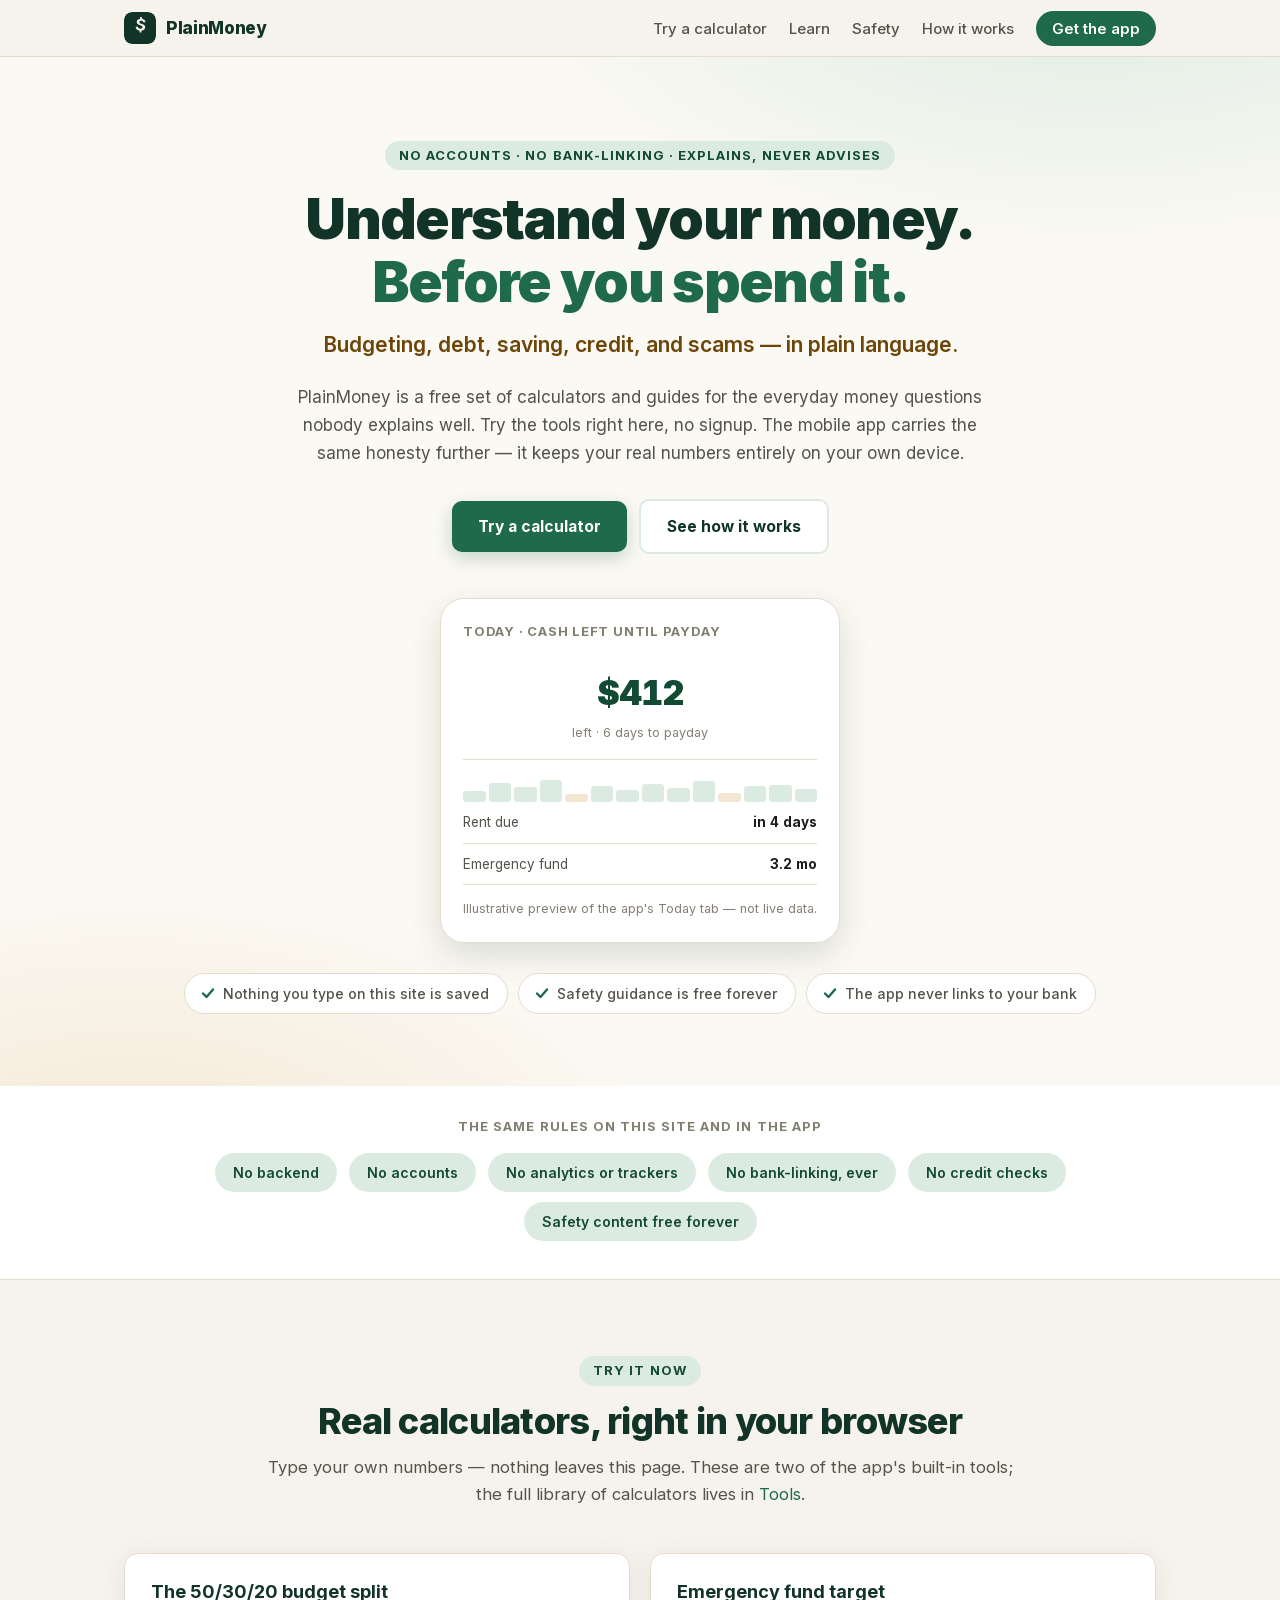
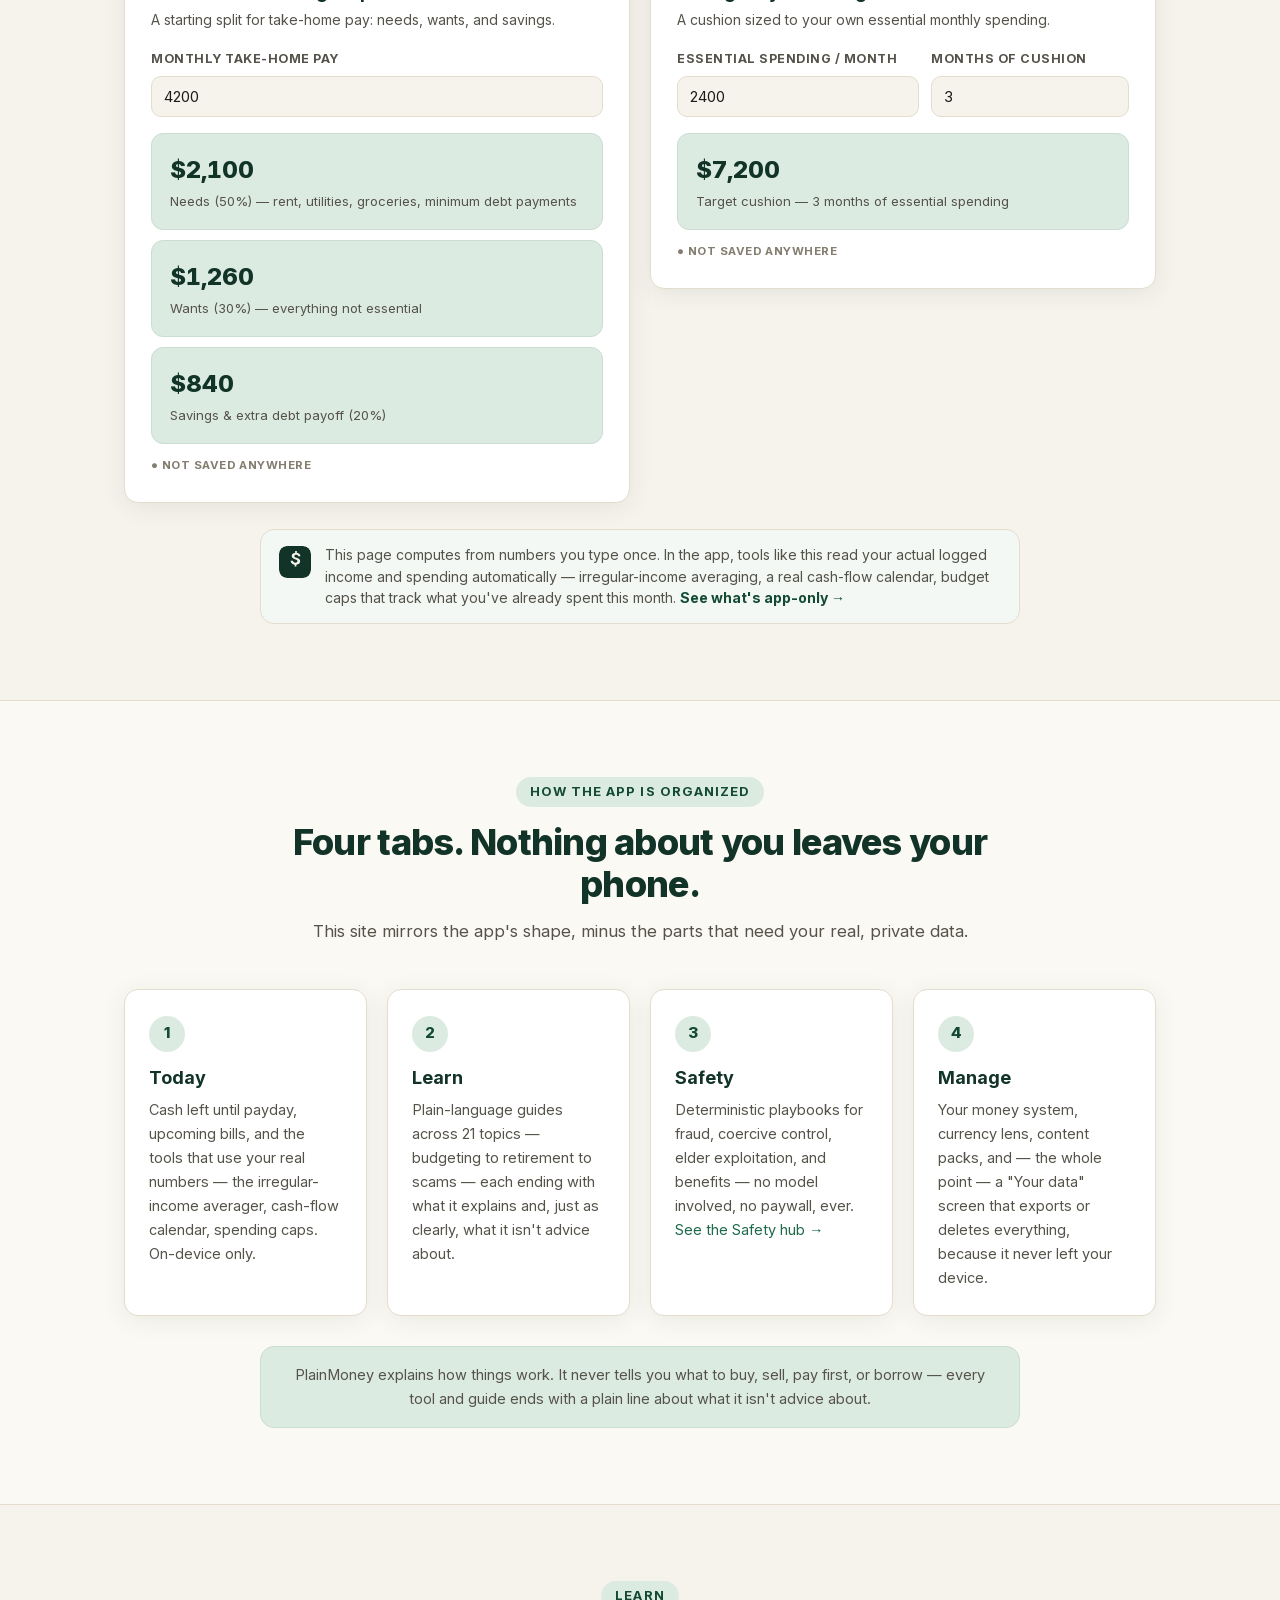
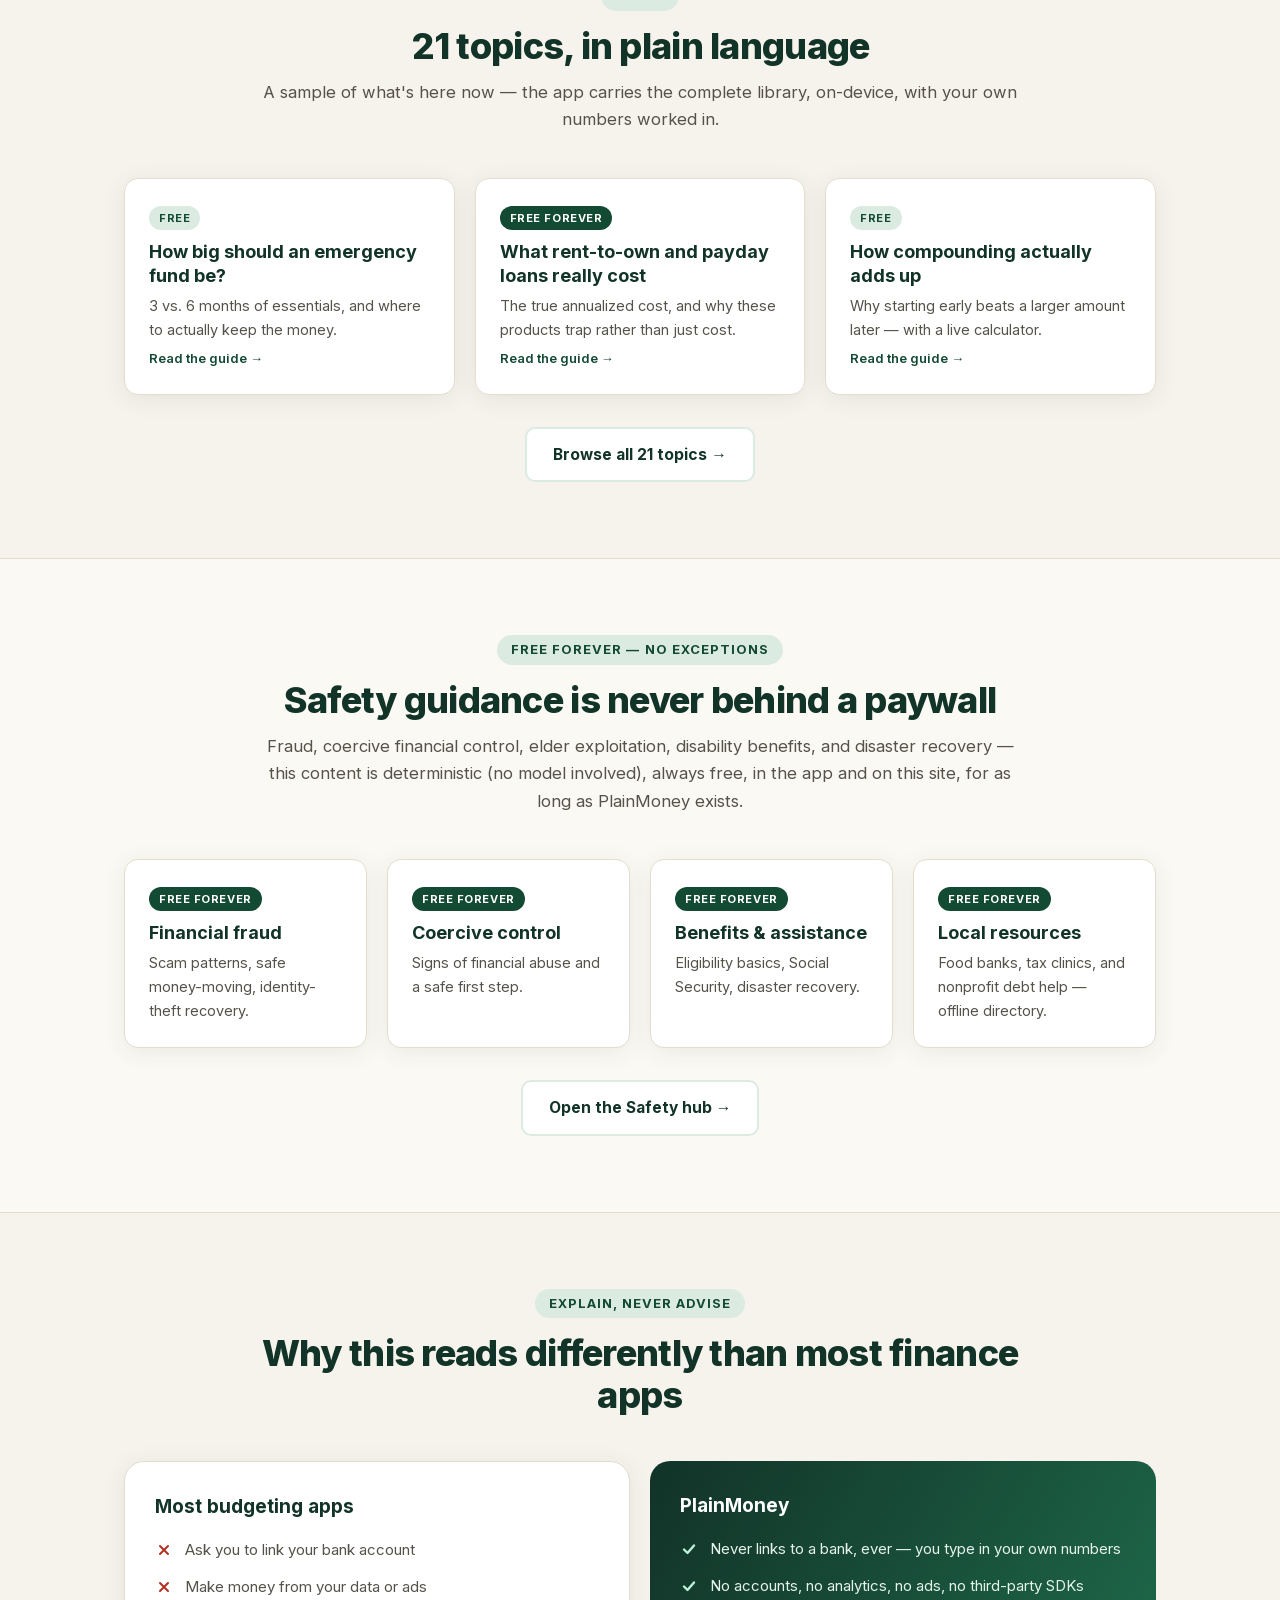
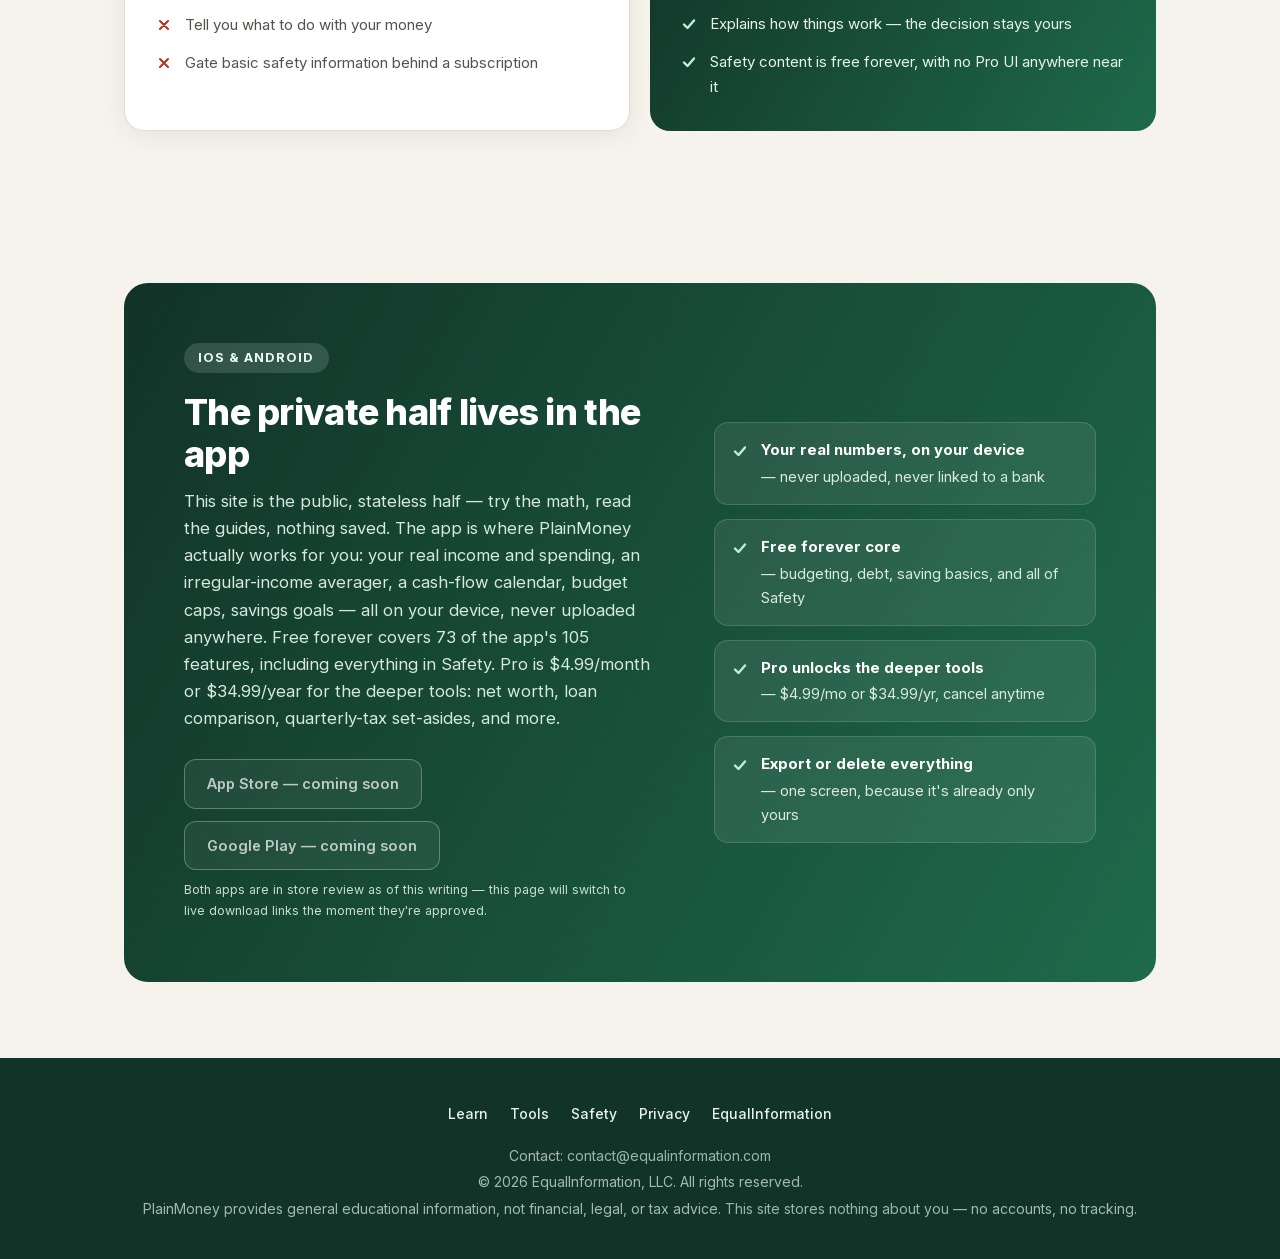
==== index.html @ fc28e8ac "Ship v1 of the public companion site: hero, live calculators, Learn/Safety hubs Static HTML/CSS/JS s" ====
<!DOCTYPE html>
<html lang="en">
<head>
<meta charset="UTF-8">
<meta name="viewport" content="width=device-width, initial-scale=1.0">
<title>PlainMoney — Plain-language money help, free forever where it matters</title>
<meta name="description" content="Understand budgeting, debt, saving, credit, and scams in plain language — free calculators and guides, no signup. The full private, on-device app keeps your real numbers off the internet entirely.">
<link rel="canonical" href="https://equalinformation.com/plain-money-personal-finance-site/">
<link rel="icon" type="image/svg+xml" href="assets/img/favicon.svg">
<meta name="theme-color" content="#123328">
<meta property="og:title" content="PlainMoney — Plain-language money help, free forever where it matters">
<meta property="og:description" content="Free calculators and plain-language guides on budgeting, debt, saving, and scams. The app keeps your real numbers private, on your device, forever.">
<meta property="og:type" content="website">
<meta property="og:site_name" content="PlainMoney">
<link rel="stylesheet" href="assets/fonts/inter.css">
<link rel="stylesheet" href="assets/css/style.css">
</head>
<body>

<a class="skip" href="#main">Skip to content</a>

<nav aria-label="Main">
  <div class="nav-inner">
    <a href="./" class="nav-logo">
      <img src="assets/img/favicon.svg" alt="" width="32" height="32">
      <span>PlainMoney</span>
    </a>
    <ul class="nav-links" id="nav-links">
      <li><a href="#tools">Try a calculator</a></li>
      <li><a href="learn/">Learn</a></li>
      <li><a href="safety/">Safety</a></li>
      <li><a href="#how">How it works</a></li>
      <li><a href="#apps" class="nav-cta">Get the app</a></li>
    </ul>
    <button class="mobile-menu-btn" onclick="document.getElementById('nav-links').classList.toggle('show')" aria-label="Menu">&#9776;</button>
  </div>
</nav>

<main id="main">

<!-- ============ HERO ============ -->
<header class="hero">
  <div class="wrap">
    <p class="kicker">No accounts &middot; No bank-linking &middot; Explains, never advises</p>
    <h1>Understand your money.<br><span class="accent">Before you spend it.</span></h1>
    <p class="tagline">Budgeting, debt, saving, credit, and scams — in plain language.</p>
    <p class="lede">
      PlainMoney is a free set of calculators and guides for the everyday money questions
      nobody explains well. Try the tools right here, no signup. The mobile app carries the
      same honesty further — it keeps your real numbers entirely on your own device.
    </p>
    <div class="cta-row">
      <a class="btn btn-primary" href="#tools">Try a calculator</a>
      <a class="btn btn-ghost" href="#how">See how it works</a>
    </div>

    <div class="phone" aria-hidden="true">
      <div class="phone-top">
        <span class="phone-title">Today &middot; cash left until payday</span>
      </div>
      <div class="phone-hero">
        <div class="amt">$412</div>
        <div class="cap">left &middot; 6 days to payday</div>
      </div>
      <div class="phone-bar">
        <span style="height:40%"></span><span style="height:70%"></span><span style="height:55%"></span>
        <span style="height:80%"></span><span style="height:30%" class="low"></span><span style="height:60%"></span>
        <span style="height:45%"></span><span style="height:65%"></span><span style="height:50%"></span>
        <span style="height:75%"></span><span style="height:35%" class="low"></span><span style="height:58%"></span>
        <span style="height:62%"></span><span style="height:48%"></span>
      </div>
      <div class="phone-row"><span class="tag">Rent due</span><span class="val">in 4 days</span></div>
      <div class="phone-row"><span class="tag">Emergency fund</span><span class="val">3.2 mo</span></div>
      <div class="phone-note">Illustrative preview of the app's Today tab — not live data.</div>
    </div>

    <ul class="hero-points">
      <li>Nothing you type on this site is saved</li>
      <li>Safety guidance is free forever</li>
      <li>The app never links to your bank</li>
    </ul>
  </div>
</header>

<!-- ============ PRINCIPLES STRIP ============ -->
<section class="sources" aria-label="Principles">
  <div class="wrap">
    <p class="sources-label">The same rules on this site and in the app</p>
    <ul class="source-chips">
      <li>No backend</li>
      <li>No accounts</li>
      <li>No analytics or trackers</li>
      <li>No bank-linking, ever</li>
      <li>No credit checks</li>
      <li>Safety content free forever</li>
    </ul>
  </div>
</section>

<!-- ============ TOOLS ============ -->
<section id="tools" class="section">
  <div class="wrap">
    <div class="section-head">
      <p class="kicker">Try it now</p>
      <h2>Real calculators, right in your browser</h2>
      <p class="section-lede">
        Type your own numbers — nothing leaves this page. These are two of the app's built-in
        tools; the full library of calculators lives in <a href="tools/">Tools</a>.
      </p>
    </div>

    <div class="grid cols-2" style="align-items:start">
      <div class="tool-card" data-tool="503020">
        <h3>The 50/30/20 budget split</h3>
        <p class="tool-desc">A starting split for take-home pay: needs, wants, and savings.</p>
        <div class="tool-row">
          <div class="field">
            <label for="t1-income">Monthly take-home pay</label>
            <input id="t1-income" type="number" min="0" step="50" value="4200" data-in="income">
          </div>
        </div>
        <div data-out></div>
        <p class="tool-not-saved">&#9679; Not saved anywhere</p>
      </div>

      <div class="tool-card" data-tool="emergency-fund">
        <h3>Emergency fund target</h3>
        <p class="tool-desc">A cushion sized to your own essential monthly spending.</p>
        <div class="tool-row" style="grid-template-columns:1fr 1fr">
          <div class="field">
            <label for="t2-essentials">Essential spending / month</label>
            <input id="t2-essentials" type="number" min="0" step="50" value="2400" data-in="essentials">
          </div>
          <div class="field">
            <label for="t2-months">Months of cushion</label>
            <input id="t2-months" type="number" min="1" max="12" step="1" value="3" data-in="months">
          </div>
        </div>
        <div data-out></div>
        <p class="tool-not-saved">&#9679; Not saved anywhere</p>
      </div>
    </div>

    <div class="app-plug">
      <img src="assets/img/favicon.svg" alt="">
      <p>This page computes from numbers you type once. In the app, tools like this read your
      actual logged income and spending automatically — irregular-income averaging, a real
      cash-flow calendar, budget caps that track what you've already spent this month.
      <a href="#apps">See what's app-only &rarr;</a></p>
    </div>
  </div>
</section>

<!-- ============ HOW IT WORKS ============ -->
<section id="how" class="section tint">
  <div class="wrap">
    <div class="section-head">
      <p class="kicker">How the app is organized</p>
      <h2>Four tabs. Nothing about you leaves your phone.</h2>
      <p class="section-lede">This site mirrors the app's shape, minus the parts that need your real, private data.</p>
    </div>
    <ol class="steps">
      <li>
        <span class="step-num">1</span>
        <h3>Today</h3>
        <p>Cash left until payday, upcoming bills, and the tools that use your real numbers —
        the irregular-income averager, cash-flow calendar, spending caps. On-device only.</p>
      </li>
      <li>
        <span class="step-num">2</span>
        <h3>Learn</h3>
        <p>Plain-language guides across 21 topics — budgeting to retirement to scams — each
        ending with what it explains and, just as clearly, what it isn't advice about.</p>
      </li>
      <li>
        <span class="step-num">3</span>
        <h3>Safety</h3>
        <p>Deterministic playbooks for fraud, coercive control, elder exploitation, and benefits
        — no model involved, no paywall, ever. <a href="safety/">See the Safety hub &rarr;</a></p>
      </li>
      <li>
        <span class="step-num">4</span>
        <h3>Manage</h3>
        <p>Your money system, currency lens, content packs, and — the whole point — a "Your
        data" screen that exports or deletes everything, because it never left your device.</p>
      </li>
    </ol>
    <p class="fineprint">
      PlainMoney explains how things work. It never tells you what to buy, sell, pay first, or
      borrow — every tool and guide ends with a plain line about what it isn't advice about.
    </p>
  </div>
</section>

<!-- ============ LEARN PREVIEW ============ -->
<section id="learn" class="section">
  <div class="wrap">
    <div class="section-head">
      <p class="kicker">Learn</p>
      <h2>21 topics, in plain language</h2>
      <p class="section-lede">A sample of what's here now — the app carries the complete library, on-device, with your own numbers worked in.</p>
    </div>
    <div class="grid cols-3">
      <a class="card card-link hoverable" href="learn/emergency-fund.html">
        <span class="badge badge-free">Free</span>
        <h3 style="margin-top:10px">How big should an emergency fund be?</h3>
        <p>3 vs. 6 months of essentials, and where to actually keep the money.</p>
        <span class="try">Read the guide &rarr;</span>
      </a>
      <a class="card card-link hoverable" href="learn/rent-to-own-and-payday-loans.html">
        <span class="badge badge-forever">Free forever</span>
        <h3 style="margin-top:10px">What rent-to-own and payday loans really cost</h3>
        <p>The true annualized cost, and why these products trap rather than just cost.</p>
        <span class="try">Read the guide &rarr;</span>
      </a>
      <a class="card card-link hoverable" href="learn/compound-interest.html">
        <span class="badge badge-free">Free</span>
        <h3 style="margin-top:10px">How compounding actually adds up</h3>
        <p>Why starting early beats a larger amount later — with a live calculator.</p>
        <span class="try">Read the guide &rarr;</span>
      </a>
    </div>
    <div class="cta-row" style="margin-top:32px">
      <a class="btn btn-ghost" href="learn/">Browse all 21 topics &rarr;</a>
    </div>
  </div>
</section>

<!-- ============ SAFETY (never gated, no plug nearby) ============ -->
<section class="section tint">
  <div class="wrap">
    <div class="section-head">
      <p class="kicker">Free forever &mdash; no exceptions</p>
      <h2>Safety guidance is never behind a paywall</h2>
      <p class="section-lede">
        Fraud, coercive financial control, elder exploitation, disability benefits, and disaster
        recovery — this content is deterministic (no model involved), always free, in the app
        and on this site, for as long as PlainMoney exists.
      </p>
    </div>
    <div class="grid cols-4">
      <div class="card"><span class="badge badge-forever">Free forever</span><h3 style="margin-top:10px">Financial fraud</h3><p>Scam patterns, safe money-moving, identity-theft recovery.</p></div>
      <div class="card"><span class="badge badge-forever">Free forever</span><h3 style="margin-top:10px">Coercive control</h3><p>Signs of financial abuse and a safe first step.</p></div>
      <div class="card"><span class="badge badge-forever">Free forever</span><h3 style="margin-top:10px">Benefits & assistance</h3><p>Eligibility basics, Social Security, disaster recovery.</p></div>
      <div class="card"><span class="badge badge-forever">Free forever</span><h3 style="margin-top:10px">Local resources</h3><p>Food banks, tax clinics, and nonprofit debt help — offline directory.</p></div>
    </div>
    <div class="cta-row" style="margin-top:32px">
      <a class="btn btn-ghost" href="safety/">Open the Safety hub &rarr;</a>
    </div>
  </div>
</section>

<!-- ============ EVIDENCE / VERSUS ============ -->
<section class="section">
  <div class="wrap">
    <div class="section-head">
      <p class="kicker">Explain, never advise</p>
      <h2>Why this reads differently than most finance apps</h2>
    </div>
    <div class="versus">
      <div class="v-col v-them">
        <h3>Most budgeting apps</h3>
        <ul>
          <li>Ask you to link your bank account</li>
          <li>Make money from your data or ads</li>
          <li>Tell you what to do with your money</li>
          <li>Gate basic safety information behind a subscription</li>
        </ul>
      </div>
      <div class="v-col v-us">
        <h3>PlainMoney</h3>
        <ul>
          <li>Never links to a bank, ever — you type in your own numbers</li>
          <li>No accounts, no analytics, no ads, no third-party SDKs</li>
          <li>Explains how things work — the decision stays yours</li>
          <li>Safety content is free forever, with no Pro UI anywhere near it</li>
        </ul>
      </div>
    </div>
  </div>
</section>

<!-- ============ APPS CTA ============ -->
<section id="apps" class="section apps-band">
  <div class="wrap apps-grid">
    <div>
      <p class="kicker" style="background:rgba(255,255,255,.14);color:#eafaf1">iOS &amp; Android</p>
      <h2>The private half lives in the app</h2>
      <p class="section-lede lede-light">
        This site is the public, stateless half — try the math, read the guides, nothing saved.
        The app is where PlainMoney actually works for you: your real income and spending,
        an irregular-income averager, a cash-flow calendar, budget caps, savings goals — all on
        your device, never uploaded anywhere. Free forever covers 73 of the app's 105 features,
        including everything in Safety. Pro is $4.99/month or $34.99/year for the deeper tools:
        net worth, loan comparison, quarterly-tax set-asides, and more.
      </p>
      <div class="cta-row">
        <span class="store-pill disabled">App Store — coming soon</span>
        <span class="store-pill disabled">Google Play — coming soon</span>
      </div>
      <p class="tool-note" style="color:#c7ddcf;margin-top:10px">Both apps are in store review as of this writing — this page will switch to live download links the moment they're approved.</p>
    </div>
    <ul class="apps-points">
      <li><strong>Your real numbers, on your device</strong> — never uploaded, never linked to a bank</li>
      <li><strong>Free forever core</strong> — budgeting, debt, saving basics, and all of Safety</li>
      <li><strong>Pro unlocks the deeper tools</strong> — $4.99/mo or $34.99/yr, cancel anytime</li>
      <li><strong>Export or delete everything</strong> — one screen, because it's already only yours</li>
    </ul>
  </div>
</section>

</main>

<footer>
  <div class="wrap footer-inner">
    <ul class="footer-links">
      <li><a href="learn/">Learn</a></li>
      <li><a href="tools/">Tools</a></li>
      <li><a href="safety/">Safety</a></li>
      <li><a href="privacy.html">Privacy</a></li>
      <li><a href="https://equalinformation.com" target="_blank" rel="noopener">EqualInformation</a></li>
    </ul>
    <p class="footer-copy">
      Contact: <a href="mailto:contact@equalinformation.com">contact@equalinformation.com</a><br>
      &copy; 2026 EqualInformation, LLC. All rights reserved.<br>
      PlainMoney provides general educational information, not financial, legal, or tax advice.
      <a href="privacy.html">This site stores nothing about you</a> — no accounts, no tracking.
    </p>
  </div>
</footer>

<script>
  if (!matchMedia('(prefers-reduced-motion: reduce)').matches && 'IntersectionObserver' in window) {
    var io = new IntersectionObserver(function (entries) {
      entries.forEach(function (e) { if (e.isIntersecting) { e.target.classList.add('in'); io.unobserve(e.target); } });
    }, { threshold: 0.12 });
    document.querySelectorAll('.section .wrap').forEach(function (el) { el.classList.add('reveal'); io.observe(el); });
  }
  document.querySelectorAll('.nav-links a').forEach(function (a) {
    a.addEventListener('click', function () { document.getElementById('nav-links').classList.remove('show'); });
  });
</script>
<script src="assets/js/tools.js"></script>

</body>
</html>
---- assets/fonts/inter.css ----
/* Inter variable font (latin subset) — self-hosted, no third-party requests.
   Single variable file covers all weights 100–900. */
@font-face {
    font-family: 'Inter';
    font-style: normal;
    font-weight: 100 900;
    font-display: swap;
    src: url(inter-latin-var.woff2) format('woff2');
    unicode-range: U+0000-00FF, U+0131, U+0152-0153, U+02BB-02BC, U+02C6, U+02DA, U+02DC, U+0304, U+0308, U+0329, U+2000-206F, U+20AC, U+2122, U+2191, U+2193, U+2212, U+2215, U+FEFF, U+FFFD;
}
---- assets/css/style.css ----
/* PlainMoney — brand stylesheet
   Formula shared with nutrisize.health / insurance-site: white-canvas-style layout,
   Inter type, pill kickers, 14px card radius, tinted-hairline cards, dark footer band.
   Palette is PlainMoney's OWN — pulled straight from the shipped app's "Paper & Ink"
   theme (ios/PlainMoney/Resources/Theme.swift, android Colors.kt) so the site previews
   what the app actually looks like: warm paper, not white; deep green; amber only for
   genuine caution. Not a copy of nutrisize's green or insurance's blue — same formula,
   this product's own colors. */

:root {
    --green-900: #123328;
    --green-700: #134a34;
    --green-600: #1e6a4b;
    --green-500: #278860;
    --green-100: #dcebe2;
    --amber-700: #6e4509;
    --amber-600: #8a5a0c;
    --amber-500: #a8690e;
    --amber-100: #f3e6d2;
    --red-600: #b3311f;
    --ink: #1c1b18;
    --ink-soft: #55524a;
    --ink-faint: #837e70;
    --paper: #f6f3ec;
    --paper-tint: #fbf9f3;
    --card: #ffffff;
    --line: #e4ddcd;
    --radius: 14px;
    --shadow: 0 4px 24px rgba(18, 51, 40, 0.08);
    --maxw: 1080px;
}

* { margin: 0; padding: 0; box-sizing: border-box; }

html { scroll-behavior: smooth; scroll-padding-top: 74px; }

body {
    font-family: 'Inter', -apple-system, BlinkMacSystemFont, 'Segoe UI', Roboto, sans-serif;
    color: var(--ink);
    background: var(--paper);
    line-height: 1.65;
    font-size: 16px;
    -webkit-font-smoothing: antialiased;
}

img { max-width: 100%; display: block; }
a { color: var(--green-600); text-decoration: none; }
a:hover { text-decoration: underline; }

.wrap { max-width: var(--maxw); margin: 0 auto; padding: 0 24px; }

.sr-only, .skip {
    position: absolute; width: 1px; height: 1px; overflow: hidden;
    clip: rect(0 0 0 0); white-space: nowrap;
}
.skip:focus {
    position: fixed; top: 8px; left: 8px; z-index: 100; width: auto; height: auto;
    clip: auto; background: var(--green-900); color: #fff; padding: 10px 16px;
    border-radius: 8px; text-decoration: none;
}

/* ---------- Navigation ---------- */

nav {
    position: sticky; top: 0; z-index: 50;
    background: rgba(246, 243, 236, 0.92);
    backdrop-filter: blur(10px);
    -webkit-backdrop-filter: blur(10px);
    border-bottom: 1px solid var(--line);
}
.nav-inner {
    max-width: var(--maxw); margin: 0 auto; padding: 12px 24px;
    display: flex; align-items: center; gap: 28px;
}
.nav-logo {
    display: flex; align-items: center; gap: 10px;
    font-weight: 800; font-size: 17px; color: var(--green-900);
    letter-spacing: -0.02em;
}
.nav-logo img { width: 32px; height: 32px; border-radius: 8px; }
.nav-links { display: flex; gap: 22px; list-style: none; margin-left: auto; align-items: center; }
.nav-links a { color: var(--ink-soft); font-size: 15px; font-weight: 500; text-decoration: none; }
.nav-links a:hover { color: var(--green-700); text-decoration: none; }
.nav-links .nav-cta {
    background: var(--green-600); color: #fff !important;
    padding: 8px 16px; border-radius: 999px; font-weight: 600;
}
.nav-links .nav-cta:hover { background: var(--green-700); }
.mobile-menu-btn {
    display: none; margin-left: auto; background: none; border: none;
    font-size: 24px; color: var(--green-900); cursor: pointer;
}

.crumbs { background: var(--paper); border-bottom: 1px solid var(--line); }
.crumbs .wrap { padding: 11px 24px; font-size: 13px; color: var(--ink-faint);
    display: flex; flex-wrap: wrap; align-items: center; gap: 2px 0; }
.crumbs a { color: var(--green-700); font-weight: 600; }
.crumbs .sep { margin: 0 9px; color: #c2b9a2; }
.crumbs .current { color: var(--ink-soft); }

/* ---------- Hero ---------- */

.hero {
    background:
        radial-gradient(1000px 500px at 85% -10%, var(--green-100) 0%, transparent 60%),
        radial-gradient(900px 500px at 10% 110%, var(--amber-100) 0%, transparent 60%),
        var(--paper-tint);
    padding: 84px 0 72px;
    text-align: center;
}
.hero-sub { padding: 56px 0 40px; }

.kicker {
    display: inline-block; font-size: 13px; font-weight: 700; letter-spacing: 0.08em;
    text-transform: uppercase; color: var(--green-700);
    background: var(--green-100); border-radius: 999px; padding: 4px 14px; margin-bottom: 18px;
}

.hero h1 {
    font-size: clamp(34px, 5.5vw, 56px);
    font-weight: 900; letter-spacing: -0.03em; line-height: 1.12;
    color: var(--green-900);
}
.hero h1 .accent { color: var(--green-600); }

.hero .tagline {
    margin-top: 14px; font-size: clamp(17px, 2.4vw, 21px);
    font-weight: 600; color: var(--amber-700);
}

.hero .lede {
    margin: 20px auto 0; max-width: 720px;
    font-size: 17px; color: var(--ink-soft);
}

.cta-row {
    margin-top: 32px; display: flex; flex-wrap: wrap; gap: 12px;
    justify-content: center; align-items: center;
}

.btn {
    display: inline-flex; align-items: center; gap: 8px;
    padding: 13px 26px; border-radius: 10px;
    font-weight: 700; font-size: 15.5px; text-decoration: none;
    border: none; cursor: pointer;
    transition: background .15s, border-color .15s, transform .1s;
}
.btn:hover { text-decoration: none; }
.btn:active { transform: translateY(1px); }
.btn-primary { background: var(--green-600); color: #fff; box-shadow: 0 6px 18px rgba(30,106,75,.25); }
.btn-primary:hover { background: var(--green-700); }
.btn-ghost { background: #fff; color: var(--green-900); border: 2px solid var(--green-100); }
.btn-ghost:hover { border-color: var(--green-600); }
.btn.outline { background: transparent; border: 2px solid var(--green-600); color: var(--green-700); }

/* Hero "Today tab" mockup */

.phone {
    background: #fff;
    border: 1px solid var(--line);
    border-radius: 24px; padding: 22px;
    box-shadow: 0 12px 34px rgba(18, 51, 40, 0.14);
    max-width: 400px; margin: 44px auto 0;
    text-align: left;
}
.phone-top { display: flex; justify-content: space-between; align-items: center; gap: 8px; margin-bottom: 14px; }
.phone-title { font-weight: 700; font-size: 13px; color: var(--ink-faint); text-transform: uppercase; letter-spacing: .06em; }
.phone-hero { text-align: center; padding: 8px 0 16px; border-bottom: 1px solid var(--line); margin-bottom: 14px; }
.phone-hero .amt { font-size: 34px; font-weight: 900; color: var(--green-800, var(--green-700)); letter-spacing: -0.02em; font-variant-numeric: tabular-nums; }
.phone-hero .cap { font-size: 12.5px; color: var(--ink-faint); margin-top: 2px; }
.phone-bar { display: flex; gap: 3px; margin-top: 14px; height: 28px; align-items: flex-end; }
.phone-bar span { flex: 1; background: var(--green-100); border-radius: 3px; }
.phone-bar span.low { background: var(--amber-100); }
.phone-row { display: flex; justify-content: space-between; align-items: center; padding: 9px 0; border-bottom: 1px solid var(--line); font-size: 13.5px; }
.phone-row:last-child { border-bottom: none; }
.phone-row .tag { color: var(--ink-soft); }
.phone-row .val { font-weight: 700; color: var(--ink); font-variant-numeric: tabular-nums; }
.phone-note { text-align: center; font-size: 12.5px; color: var(--ink-faint); margin-top: 14px; }

.hero-points {
    list-style: none; margin-top: 30px;
    display: flex; flex-wrap: wrap; gap: 10px; justify-content: center;
}
.hero-points li {
    background: #fff; border: 1px solid var(--line); border-radius: 999px;
    padding: 8px 18px 8px 38px; font-size: 14px; font-weight: 500; color: var(--ink-soft);
    position: relative;
}
.hero-points li::before {
    content: ""; position: absolute; left: 15px; top: 50%; margin-top: -8px;
    width: 16px; height: 16px;
    background: no-repeat center / contain
      url('data:image/svg+xml,<svg xmlns="http://www.w3.org/2000/svg" viewBox="0 0 16 16"><path d="M3 8.5 6.5 12 13 4.5" fill="none" stroke="%231e6a4b" stroke-width="2.4" stroke-linecap="round" stroke-linejoin="round"/></svg>');
}

/* ---------- Principles strip ---------- */

.sources { background: var(--card); padding: 30px 0 38px; border-bottom: 1px solid var(--line); }
.sources-label {
    text-align: center; color: var(--ink-faint); font-size: 13px; font-weight: 700;
    letter-spacing: 0.08em; text-transform: uppercase; margin-bottom: 16px;
}
.source-chips { list-style: none; display: flex; flex-wrap: wrap; justify-content: center; gap: 10px 12px; }
.source-chips li {
    background: var(--green-100); color: var(--green-700);
    border-radius: 999px; padding: 8px 18px; font-weight: 600; font-size: 14px;
}

/* ---------- Sections ---------- */

.section { padding: 76px 0; }
.section.tint { background: var(--paper-tint); border-top: 1px solid var(--line); border-bottom: 1px solid var(--line); }

.section-head { text-align: center; max-width: 760px; margin: 0 auto; }
.section-head .kicker { margin-bottom: 14px; }

h2 {
    font-size: clamp(26px, 4vw, 36px);
    font-weight: 800; letter-spacing: -0.02em; line-height: 1.18;
    color: var(--green-900); margin-bottom: 12px;
}
h3 { font-size: 18px; font-weight: 700; color: var(--green-900); line-height: 1.35; }

.section-lede { color: var(--ink-soft); font-size: 16.5px; }
.lede-light { color: #d6e9df; }

/* Cards / grids */

.grid { display: grid; grid-template-columns: repeat(3, 1fr); gap: 20px; margin-top: 44px; }
.grid.cols-2 { grid-template-columns: repeat(2, 1fr); }
.grid.cols-4 { grid-template-columns: repeat(4, 1fr); }

.card {
    background: var(--card); border: 1px solid var(--line); border-radius: var(--radius);
    box-shadow: var(--shadow); padding: 24px;
    transition: transform .18s, box-shadow .18s;
}
.card.hoverable:hover { transform: translateY(-3px); box-shadow: 0 10px 30px rgba(18,51,40,.13); }
.card .icon {
    width: 46px; height: 46px; border-radius: 12px; display: flex;
    align-items: center; justify-content: center; font-size: 22px;
    background: var(--green-100); margin-bottom: 14px;
}
.card .icon.amber { background: var(--amber-100); }
.card h3 { margin-bottom: 6px; }
.card p { font-size: 14.5px; color: var(--ink-soft); }
.card-link { display: block; color: inherit; text-decoration: none; }
.card-link:hover { text-decoration: none; }
.go { color: var(--green-600); font-weight: 800; }
.try { display: block; margin-top: 6px; font-size: 13px; color: var(--green-700); font-weight: 600; }

.badge {
    display: inline-block; font-size: 11px; font-weight: 700; letter-spacing: .05em;
    text-transform: uppercase; border-radius: 999px; padding: 3px 10px;
}
.badge-free { background: var(--green-100); color: var(--green-700); }
.badge-forever { background: var(--green-700); color: #fff; }
.badge-pro { background: var(--amber-100); color: var(--amber-700); }
.badge-soon { background: #efe9d9; color: var(--ink-faint); }

/* Steps */

.steps { list-style: none; margin-top: 44px; display: grid; grid-template-columns: repeat(auto-fit, minmax(230px, 1fr)); gap: 20px; }
.steps li { background: var(--card); border: 1px solid var(--line); border-radius: var(--radius); box-shadow: var(--shadow); padding: 26px 24px; }
.step-num {
    display: inline-flex; align-items: center; justify-content: center;
    width: 36px; height: 36px; border-radius: 50%;
    background: var(--green-100); color: var(--green-700); font-weight: 800; font-size: 15px;
    margin-bottom: 14px;
}
.steps h3 { margin-bottom: 8px; }
.steps p { font-size: 14.5px; color: var(--ink-soft); }

.fineprint {
    margin: 30px auto 0; font-size: 14.5px; color: var(--ink-soft); max-width: 760px;
    background: var(--green-100); border: 1px solid #c9ddd0; border-radius: var(--radius);
    padding: 16px 20px; text-align: center;
}

/* Versus */

.versus { display: grid; grid-template-columns: repeat(auto-fit, minmax(290px, 1fr)); gap: 20px; margin-top: 44px; }
.v-col { border-radius: 20px; padding: 32px 30px; }
.v-col h3 { margin-bottom: 18px; font-size: 19px; }
.v-col ul { list-style: none; display: grid; gap: 13px; }
.v-col li { padding-left: 30px; position: relative; font-size: 15px; }
.v-col li::before { content: ""; position: absolute; left: 0; top: 3px; width: 18px; height: 18px; background: no-repeat center / contain; }
.v-them { background: var(--card); border: 1px solid var(--line); box-shadow: var(--shadow); }
.v-them li { color: var(--ink-soft); }
.v-them li::before { background-image: url('data:image/svg+xml,<svg xmlns="http://www.w3.org/2000/svg" viewBox="0 0 18 18"><path d="M5 5l8 8M13 5l-8 8" stroke="%23b3311f" stroke-width="2" stroke-linecap="round"/></svg>'); }
.v-us { background: linear-gradient(120deg, var(--green-900), var(--green-600)); }
.v-us h3 { color: #fff; }
.v-us li { color: #e6f2ec; }
.v-us li::before { background-image: url('data:image/svg+xml,<svg xmlns="http://www.w3.org/2000/svg" viewBox="0 0 18 18"><path d="M4 9.5 7.5 13 14 5.5" fill="none" stroke="%23bdf0d8" stroke-width="2.4" stroke-linecap="round" stroke-linejoin="round"/></svg>'); }

/* Tools (calculators) */

.tool-card { background: var(--card); border: 1px solid var(--line); border-radius: var(--radius); box-shadow: var(--shadow); padding: 26px; }
.tool-card h3 { margin-bottom: 4px; }
.tool-card .tool-desc { font-size: 14px; color: var(--ink-soft); margin-bottom: 18px; }
.tool-row { display: grid; grid-template-columns: 1fr; gap: 12px; margin-bottom: 14px; }
.field { display: flex; flex-direction: column; gap: 6px; }
.field label { font-size: 12.5px; font-weight: 700; color: var(--ink-soft); text-transform: uppercase; letter-spacing: .04em; }
.field input, .field select {
    font-family: inherit; font-size: 15px; padding: 10px 12px;
    border: 1.5px solid var(--line); border-radius: 10px; background: var(--paper);
    color: var(--ink);
}
.field input:focus, .field select:focus { outline: 2px solid var(--green-500); outline-offset: 1px; border-color: var(--green-500); }
.tool-result {
    margin-top: 16px; padding: 16px 18px; border-radius: 12px;
    background: var(--green-100); border: 1px solid #c9ddd0;
}
.tool-result .r-num { font-size: 24px; font-weight: 800; color: var(--green-900); font-variant-numeric: tabular-nums; }
.tool-result .r-label { font-size: 13px; color: var(--ink-soft); margin-top: 2px; }
.tool-note { margin-top: 12px; font-size: 12.5px; color: var(--ink-faint); }
.tool-not-saved {
    display: inline-flex; align-items: center; gap: 6px; font-size: 11.5px; font-weight: 700;
    color: var(--ink-faint); text-transform: uppercase; letter-spacing: .04em; margin-top: 12px;
}

/* App/Pro plug components */

.app-plug {
    display: flex; align-items: flex-start; gap: 14px;
    max-width: 760px; margin: 26px auto 0; padding: 14px 18px;
    background: #f3f8f4; border: 1px solid var(--line); border-radius: 14px;
}
.app-plug img { width: 32px; height: 32px; border-radius: 8px; flex: none; margin-top: 2px; }
.app-plug p { margin: 0; font-size: 14px; line-height: 1.55; color: var(--ink-soft); }
.app-plug a { color: var(--green-700); font-weight: 700; white-space: nowrap; }

.iap-plug {
    display: flex; align-items: center; gap: 18px; flex-wrap: wrap;
    max-width: 900px; margin: 30px auto 0; padding: 20px 24px;
    background: linear-gradient(120deg, #f2f8f4, #fbf1e2);
    border: 1px solid var(--line); border-radius: 14px;
}
.iap-plug .iap-icon { width: 50px; height: 50px; border-radius: 12px; flex: none; }
.iap-plug .iap-copy { flex: 1 1 320px; min-width: 240px; }
.iap-plug .iap-copy strong { display: block; color: var(--green-900); font-size: 16px; margin-bottom: 4px; }
.iap-plug .iap-copy p { margin: 0; font-size: 14px; line-height: 1.55; color: var(--ink-soft); }
.iap-plug .iap-cta { flex: none; }

.pd-gate {
    margin: 18px 0 0; padding: 16px 18px; border-radius: 12px;
    background: linear-gradient(120deg, #f3f8f4, #fbf1e2); border: 1px dashed #cddccf;
}
.pd-gate h4 { margin: 0 0 4px; font-size: 14px; color: var(--green-900); }
.pd-gate p { margin: 0; font-size: 13.5px; line-height: 1.55; color: var(--ink-soft); }

/* Apps band */

.apps-band { padding: 76px 0; }
.apps-band .wrap.apps-grid {
    background: linear-gradient(120deg, var(--green-900), var(--green-600));
    border-radius: 24px; padding: clamp(36px, 5vw, 60px);
    max-width: calc(var(--maxw) - 48px);
    display: grid; grid-template-columns: minmax(0, 1.1fr) minmax(0, .9fr);
    gap: clamp(32px, 5vw, 64px); align-items: center;
}
.apps-band h2 { color: #fff; }
.apps-grid .cta-row { margin-top: 26px; justify-content: flex-start; }

.store-pill {
    display: inline-flex; align-items: center; padding: 12px 22px; border-radius: 12px;
    border: 1.5px solid rgba(255,255,255,.4); color: #fff;
    font-weight: 600; font-size: 14.5px; background: rgba(255,255,255,.08);
    text-decoration: none;
}
.store-pill.disabled { opacity: .72; cursor: default; }
.store-pill:hover { text-decoration: none; }

.apps-points { list-style: none; display: grid; gap: 14px; }
.apps-points li {
    color: #d9ecdf; font-size: 14.5px; padding: 15px 18px 15px 46px; position: relative;
    background: rgba(255,255,255,.08); border: 1px solid rgba(255,255,255,.14);
    border-radius: 14px;
}
.apps-points strong { color: #fff; display: block; margin-bottom: 2px; font-size: 15px; }
.apps-points li::before {
    content: ""; position: absolute; left: 16px; top: 19px; width: 18px; height: 18px;
    background: no-repeat center / contain
      url('data:image/svg+xml,<svg xmlns="http://www.w3.org/2000/svg" viewBox="0 0 18 18"><path d="M4 9.5 7.5 13 14 5.5" fill="none" stroke="%23bdf0d8" stroke-width="2.4" stroke-linecap="round" stroke-linejoin="round"/></svg>');
}

/* ---------- Footer ---------- */

footer { background: var(--green-900); color: #cfe0d6; padding: 44px 0 36px; font-size: 14px; }
.footer-inner { max-width: var(--maxw); margin: 0 auto; padding: 0 24px; text-align: center; }
.footer-links { list-style: none; display: flex; gap: 22px; justify-content: center; flex-wrap: wrap; margin-bottom: 18px; }
.footer-links a { color: #e7f2ea; font-weight: 500; }
.footer-links a:hover { color: #fff; }
.footer-copy { opacity: 0.78; line-height: 1.9; }
.footer-copy a { color: #b9e0c9; }

/* ---------- Reveal animation ---------- */

.reveal { opacity: 0; transform: translateY(18px); transition: opacity .6s ease, transform .6s ease; }
.reveal.in { opacity: 1; transform: none; }

@media (prefers-reduced-motion: reduce) {
    html { scroll-behavior: auto; }
    .reveal { opacity: 1; transform: none; transition: none; }
}

/* ---------- Responsive ---------- */

@media (max-width: 900px) {
    .apps-band .wrap.apps-grid { grid-template-columns: 1fr; }
    .grid { grid-template-columns: repeat(2, 1fr) !important; }
}

@media (max-width: 720px) {
    .mobile-menu-btn { display: block; }
    .nav-links {
        display: none; position: absolute; top: 100%; left: 0; right: 0;
        background: var(--paper); border-bottom: 1px solid var(--line);
        flex-direction: column; padding: 16px 24px; gap: 14px; align-items: flex-start;
    }
    .nav-links.show { display: flex; }
    .nav-links .nav-cta { margin: 0; }
    .cta-row .btn { flex: 1 1 auto; justify-content: center; }
    .hero { padding: 60px 0 56px; }
    .grid { grid-template-columns: 1fr !important; }
}
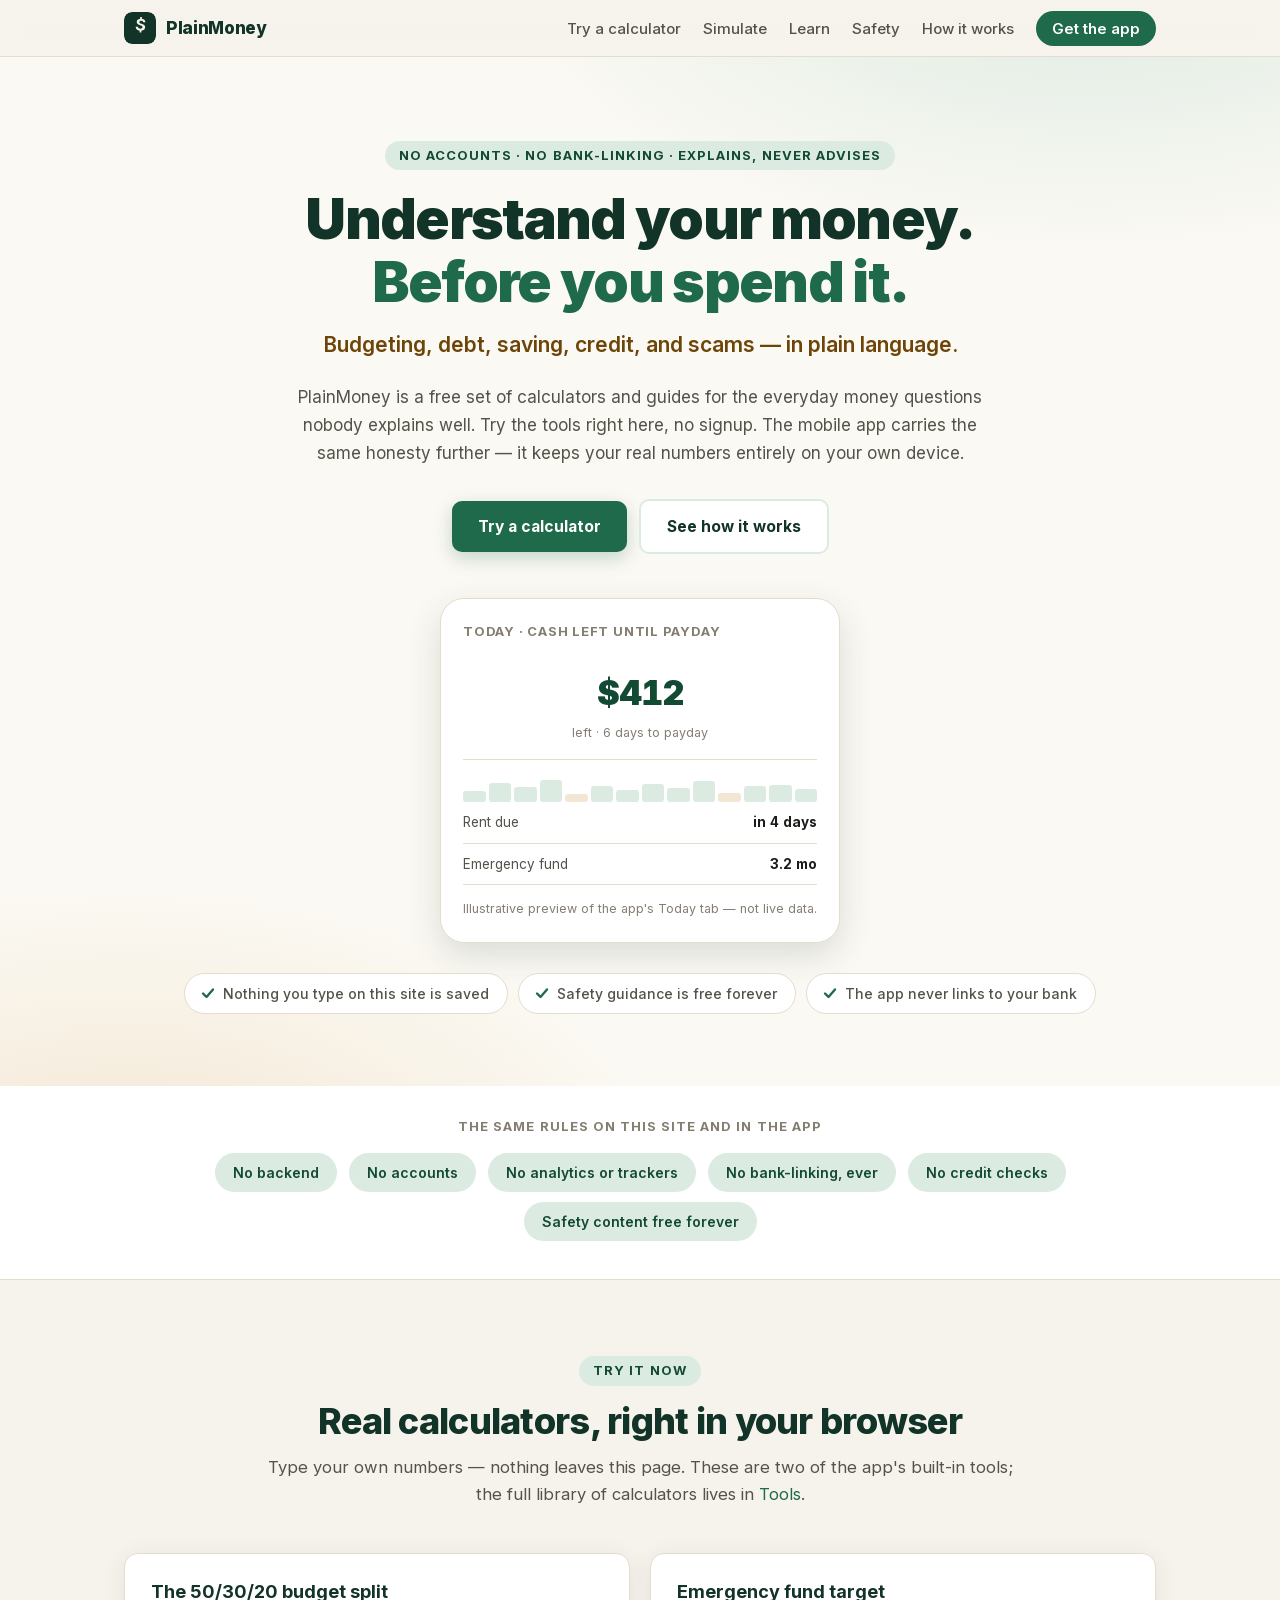
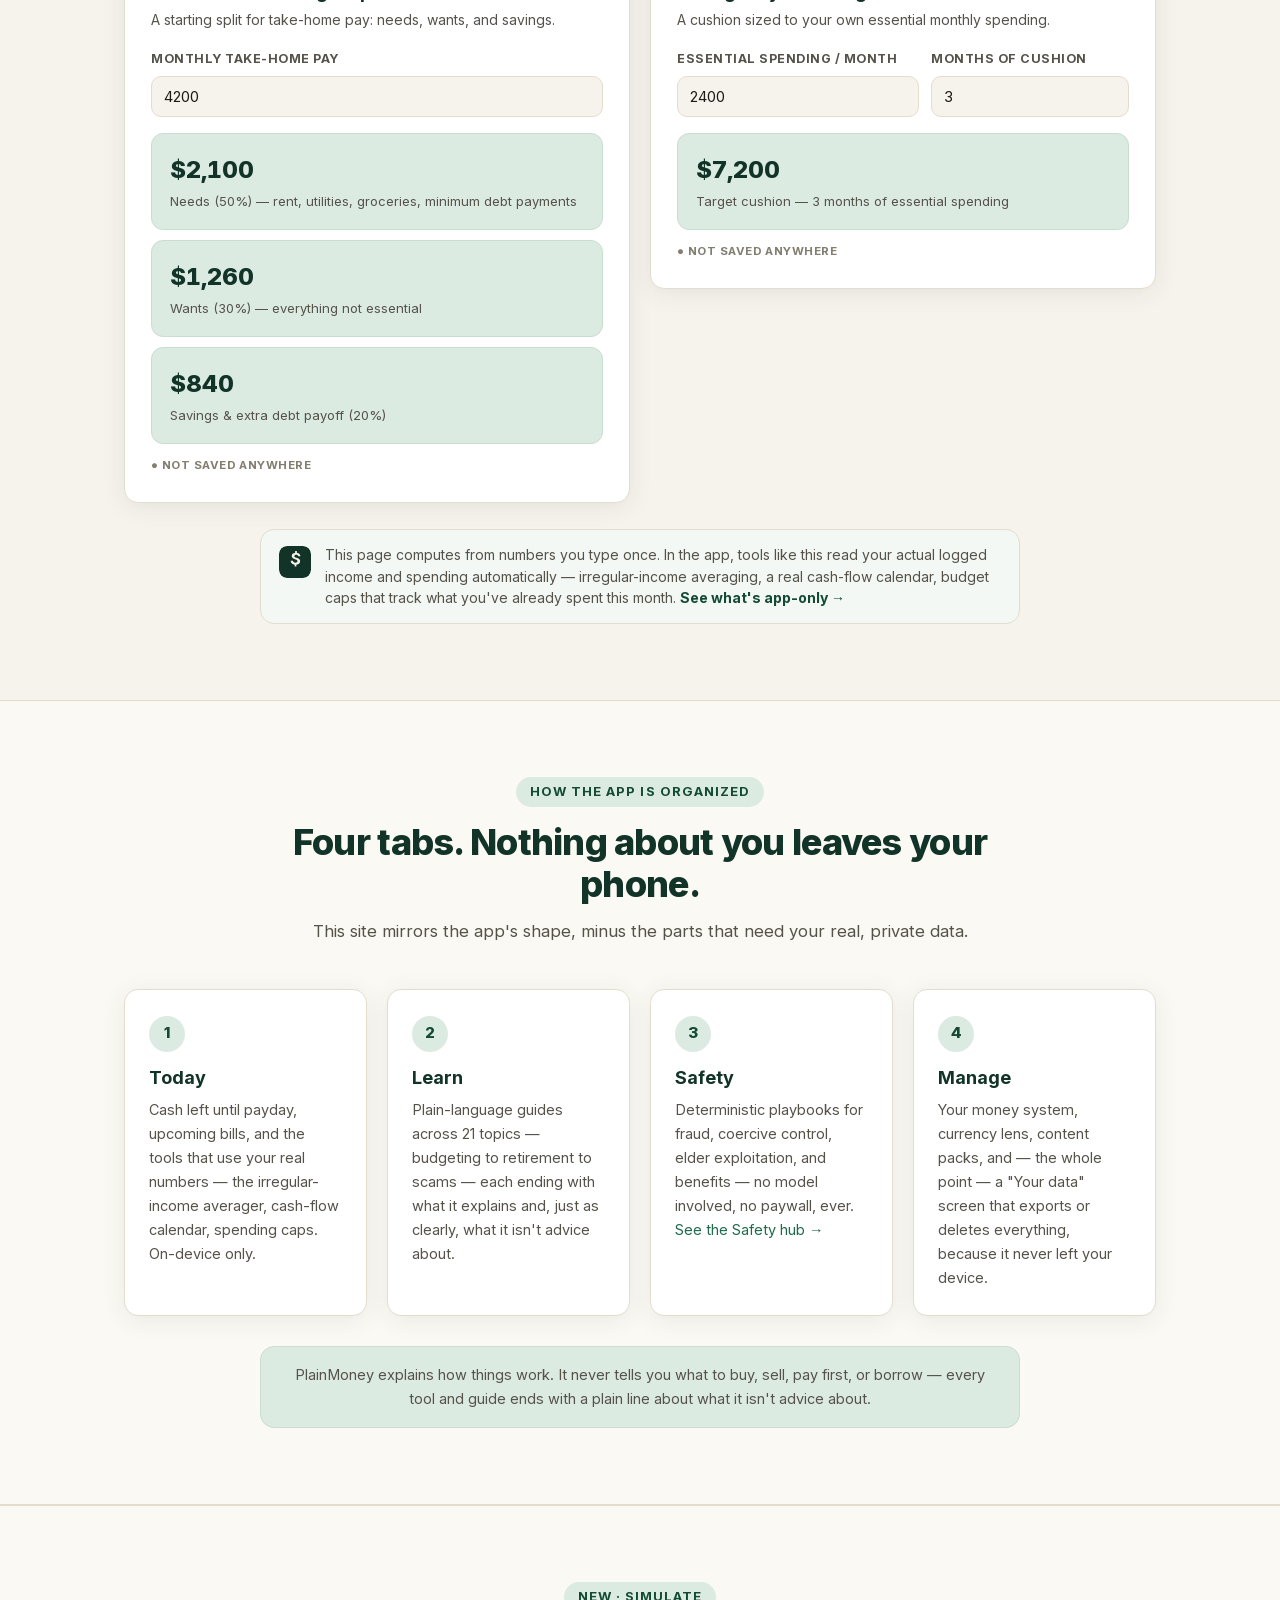
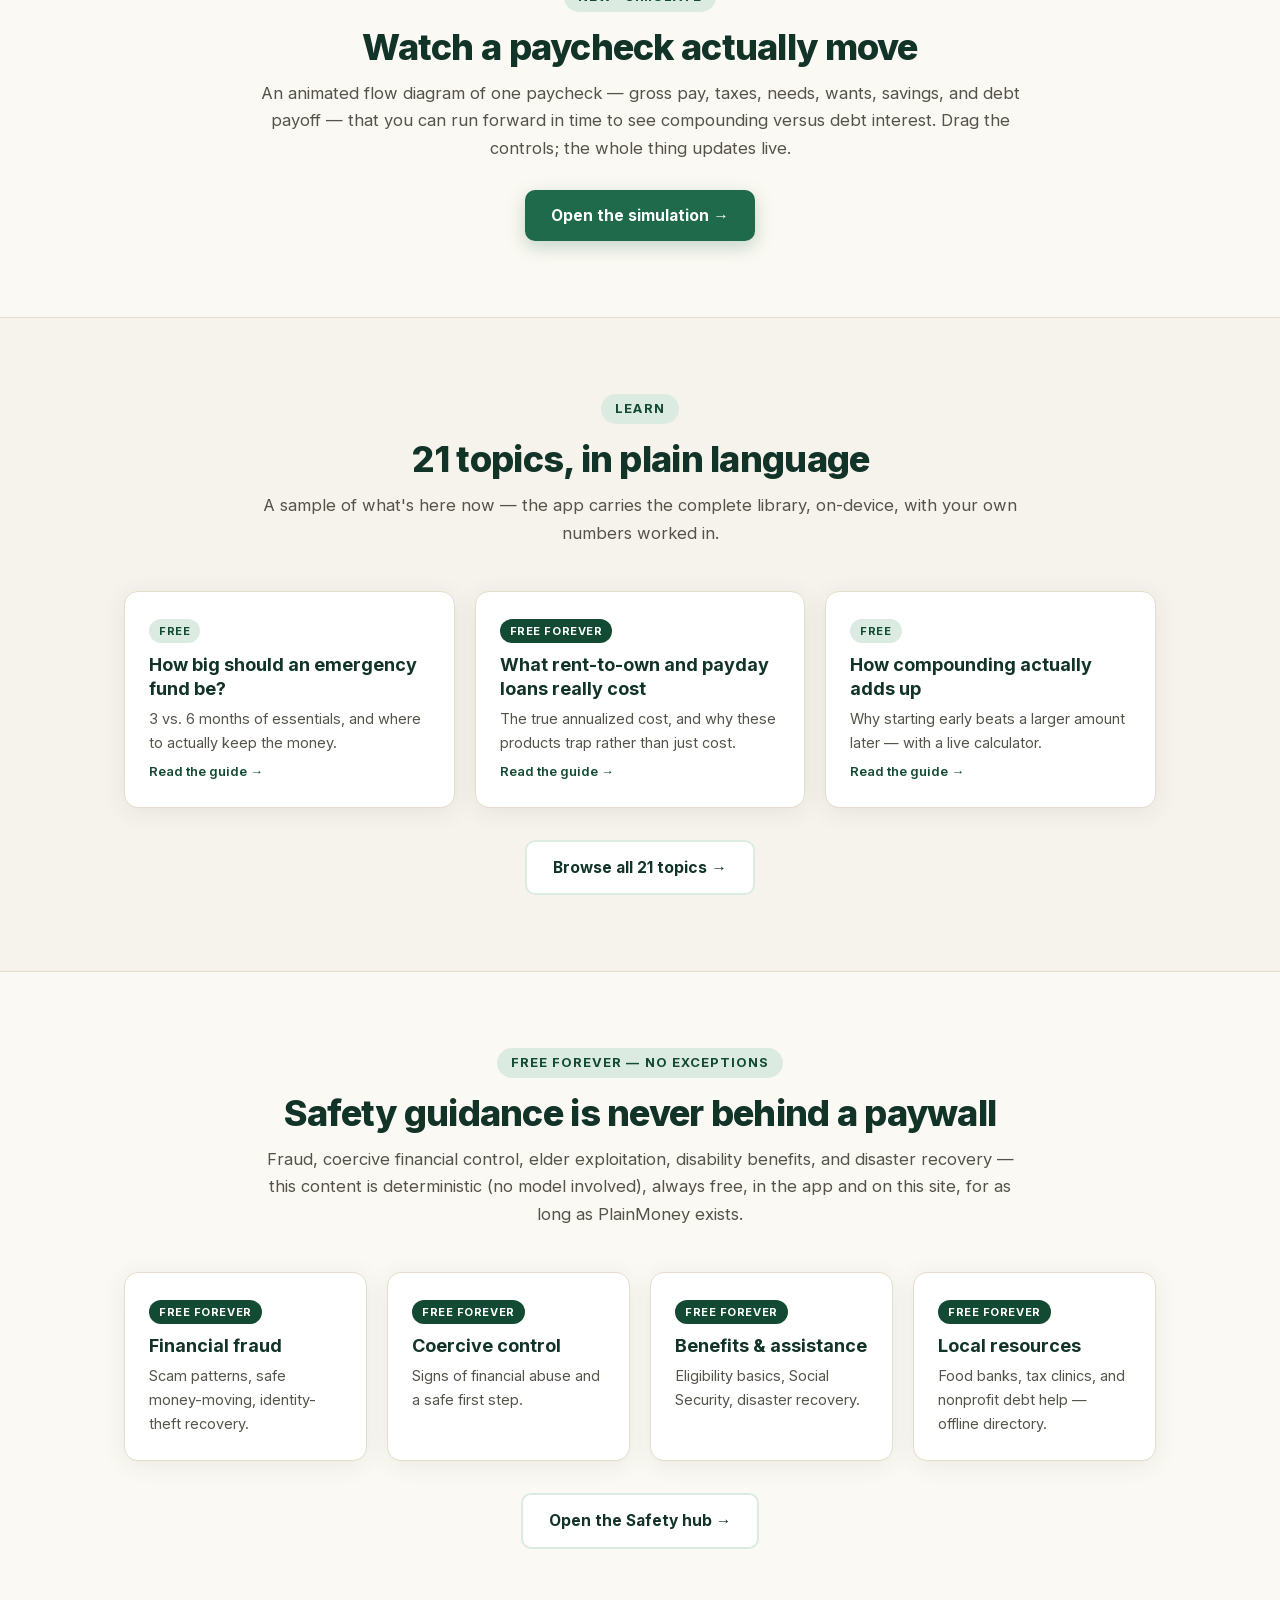
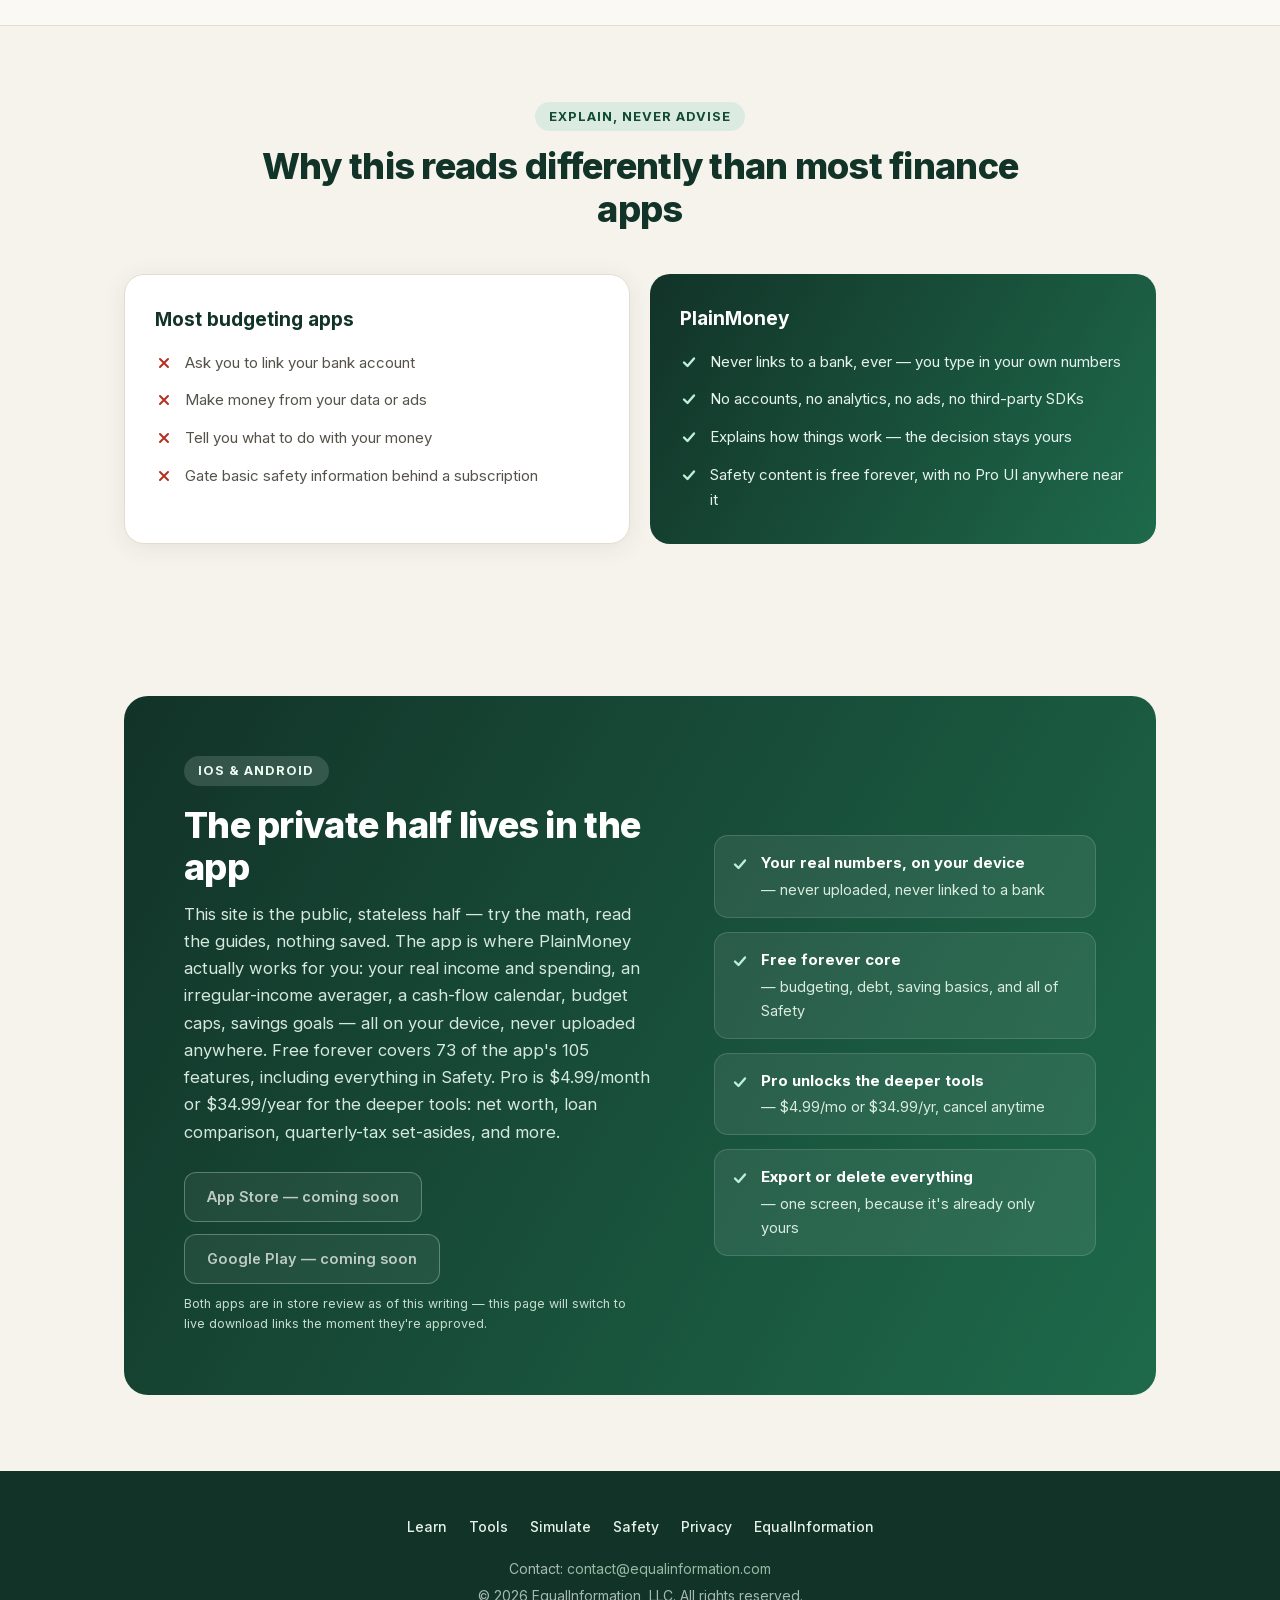
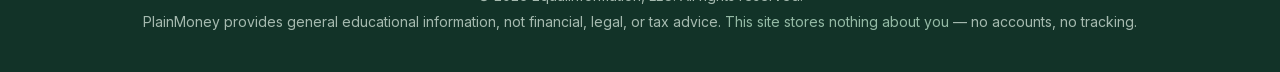
==== commit 5f617b34: "Add "The Journey of a Dollar" — an animated Sankey simulation of one paycheck New simulate/ section:" ====
--- a/index.html
+++ b/index.html
@@ -27,6 +27,7 @@
     </a>
     <ul class="nav-links" id="nav-links">
       <li><a href="#tools">Try a calculator</a></li>
+      <li><a href="simulate/">Simulate</a></li>
       <li><a href="learn/">Learn</a></li>
       <li><a href="safety/">Safety</a></li>
       <li><a href="#how">How it works</a></li>
@@ -192,6 +193,24 @@
   </div>
 </section>
 
+<!-- ============ SIMULATE TEASER ============ -->
+<section class="section tint">
+  <div class="wrap">
+    <div class="section-head">
+      <p class="kicker">New &middot; Simulate</p>
+      <h2>Watch a paycheck actually move</h2>
+      <p class="section-lede">
+        An animated flow diagram of one paycheck — gross pay, taxes, needs, wants, savings, and
+        debt payoff — that you can run forward in time to see compounding versus debt interest.
+        Drag the controls; the whole thing updates live.
+      </p>
+    </div>
+    <div class="cta-row" style="margin-top:28px">
+      <a class="btn btn-primary" href="simulate/">Open the simulation &rarr;</a>
+    </div>
+  </div>
+</section>
+
 <!-- ============ LEARN PREVIEW ============ -->
 <section id="learn" class="section">
   <div class="wrap">
@@ -316,6 +335,7 @@
     <ul class="footer-links">
       <li><a href="learn/">Learn</a></li>
       <li><a href="tools/">Tools</a></li>
+      <li><a href="simulate/">Simulate</a></li>
       <li><a href="safety/">Safety</a></li>
       <li><a href="privacy.html">Privacy</a></li>
       <li><a href="https://equalinformation.com" target="_blank" rel="noopener">EqualInformation</a></li>
--- a/assets/css/style.css
+++ b/assets/css/style.css
@@ -404,6 +404,33 @@
     .reveal { opacity: 1; transform: none; transition: none; }
 }
 
+/* ---------- Simulate (Sankey money-flow) ---------- */
+
+.sankey-wrap {
+    background: var(--card); border: 1px solid var(--line); border-radius: var(--radius);
+    box-shadow: var(--shadow); padding: 16px; overflow-x: auto;
+}
+#sankey-svg { width: 100%; height: auto; display: block; min-width: 640px; }
+.sankey-label { font: 700 13px/1.3 'Inter', sans-serif; fill: var(--ink); }
+.sankey-amt { font: 600 12px/1.3 'Inter', sans-serif; fill: var(--ink-faint); font-variant-numeric: tabular-nums; }
+.flow-link { transition: stroke-opacity .15s; stroke-dasharray: 6 6; animation: flow-dash 1.6s linear infinite; }
+.flow-link:hover { stroke-opacity: 0.6 !important; }
+@keyframes flow-dash { to { stroke-dashoffset: -24; } }
+@media (prefers-reduced-motion: reduce) { .flow-link { animation: none; } }
+
+.sim-controls { display: grid; grid-template-columns: repeat(2, 1fr); gap: 16px; margin-bottom: 22px; }
+.sim-controls .field-slider { display: flex; flex-direction: column; gap: 6px; }
+.sim-controls label { font-size: 12.5px; font-weight: 700; color: var(--ink-soft); display: flex; justify-content: space-between; }
+.sim-controls label .sim-val { color: var(--green-700); font-variant-numeric: tabular-nums; }
+.sim-controls input[type="range"] { width: 100%; accent-color: var(--green-600); }
+.sim-controls input[type="number"] { font-family: inherit; font-size: 15px; padding: 8px 10px; border: 1.5px solid var(--line); border-radius: 8px; background: var(--paper); color: var(--ink); }
+
+.flow-cards { display: grid; grid-template-columns: repeat(auto-fit, minmax(180px, 1fr)); gap: 12px; margin-top: 22px; }
+.flow-card { display: flex; align-items: center; gap: 10px; background: var(--card); border: 1px solid var(--line); border-radius: 10px; padding: 12px 14px; }
+.flow-card .dot { width: 10px; height: 10px; border-radius: 50%; flex: none; }
+.flow-card .fc-label { font-size: 12px; color: var(--ink-faint); font-weight: 600; }
+.flow-card .fc-amt { font-size: 15px; font-weight: 800; color: var(--ink); font-variant-numeric: tabular-nums; }
+
 /* ---------- Responsive ---------- */
 
 @media (max-width: 900px) {
@@ -423,4 +450,5 @@
     .cta-row .btn { flex: 1 1 auto; justify-content: center; }
     .hero { padding: 60px 0 56px; }
     .grid { grid-template-columns: 1fr !important; }
-}
+    .sim-controls { grid-template-columns: 1fr; }
+}
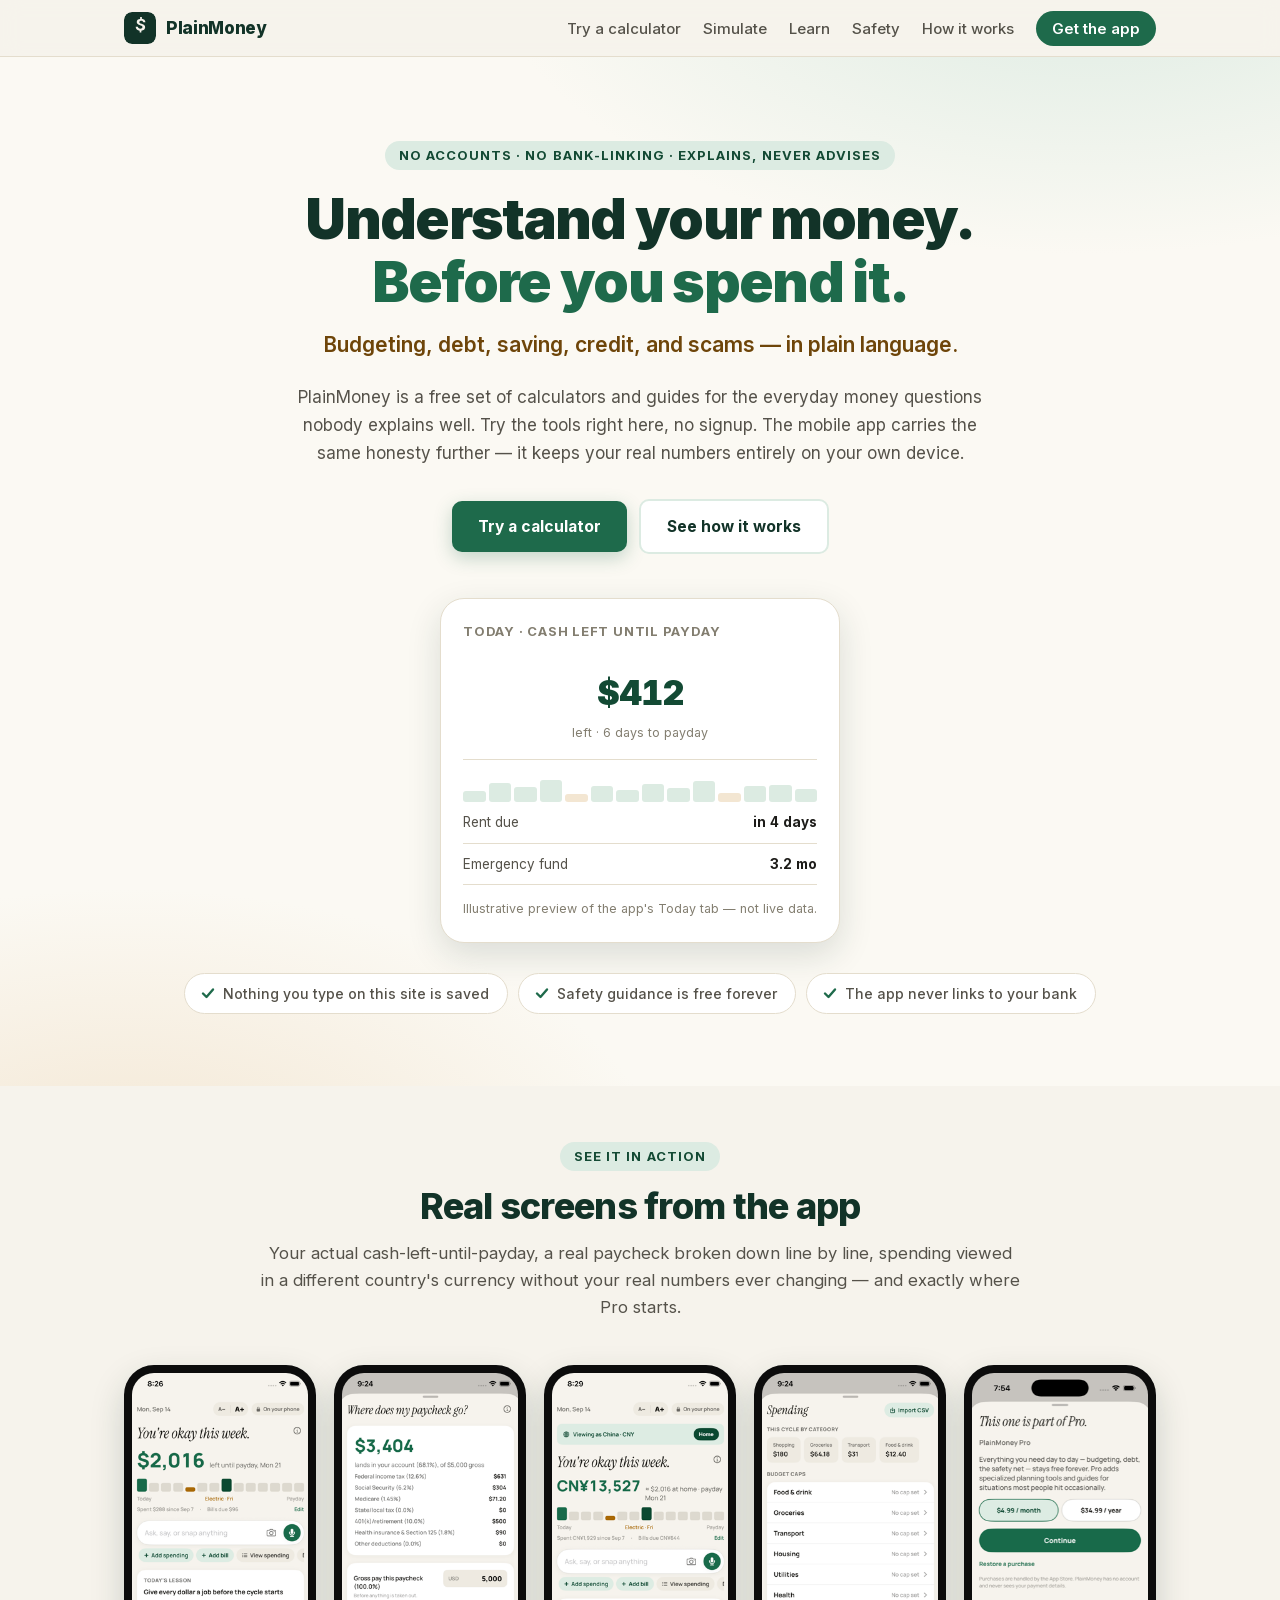
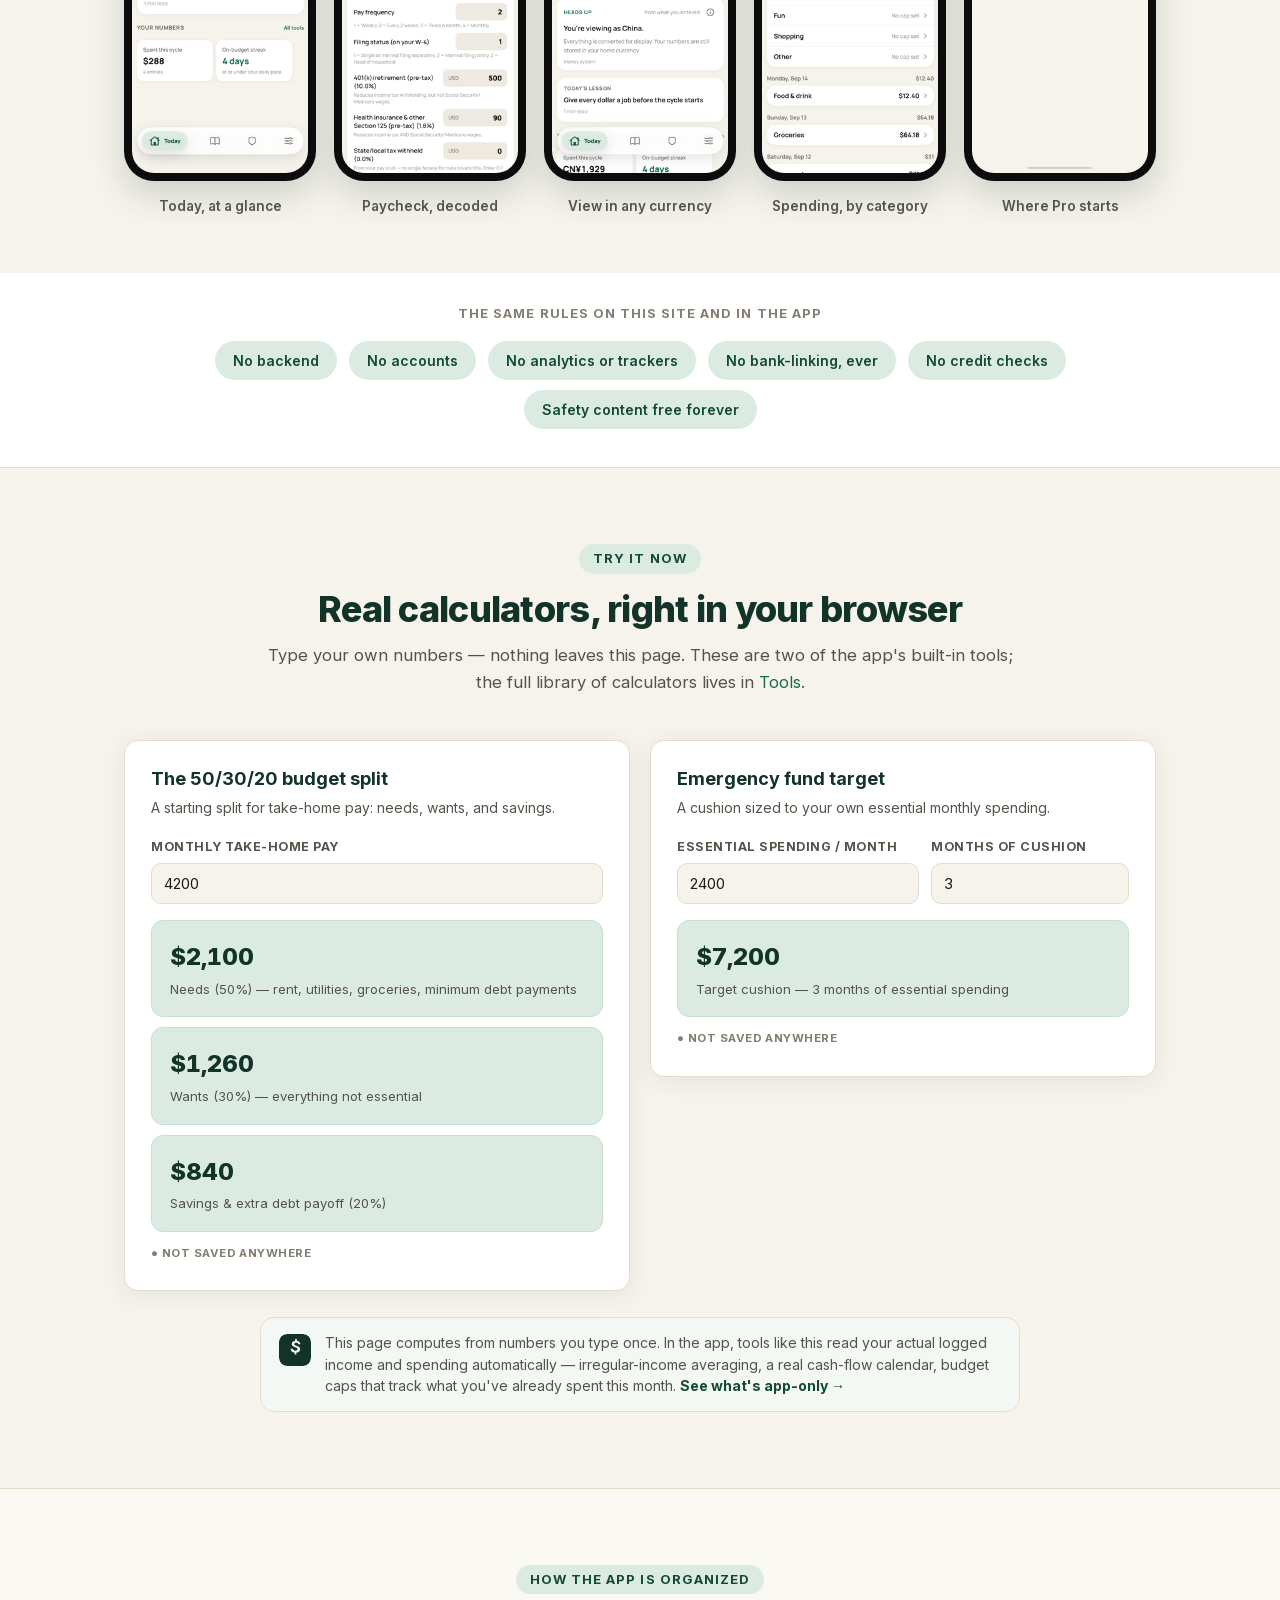
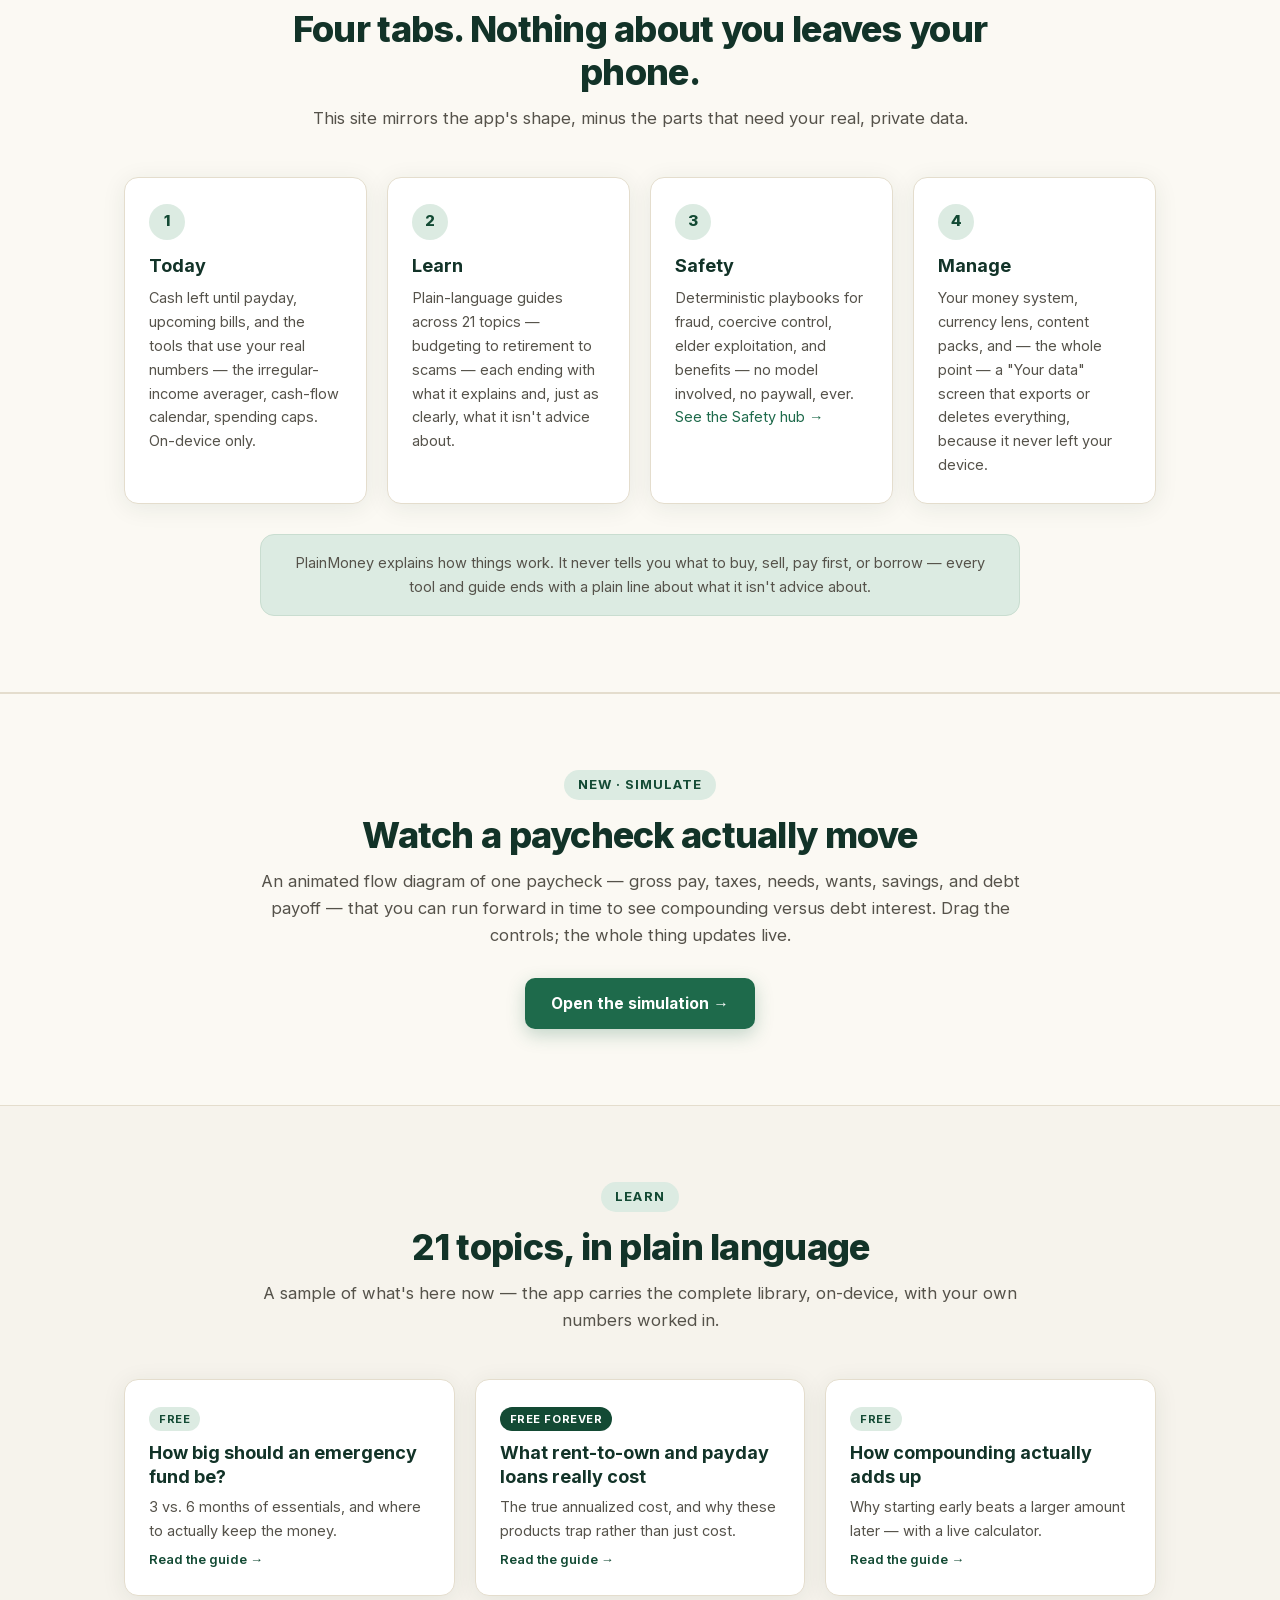
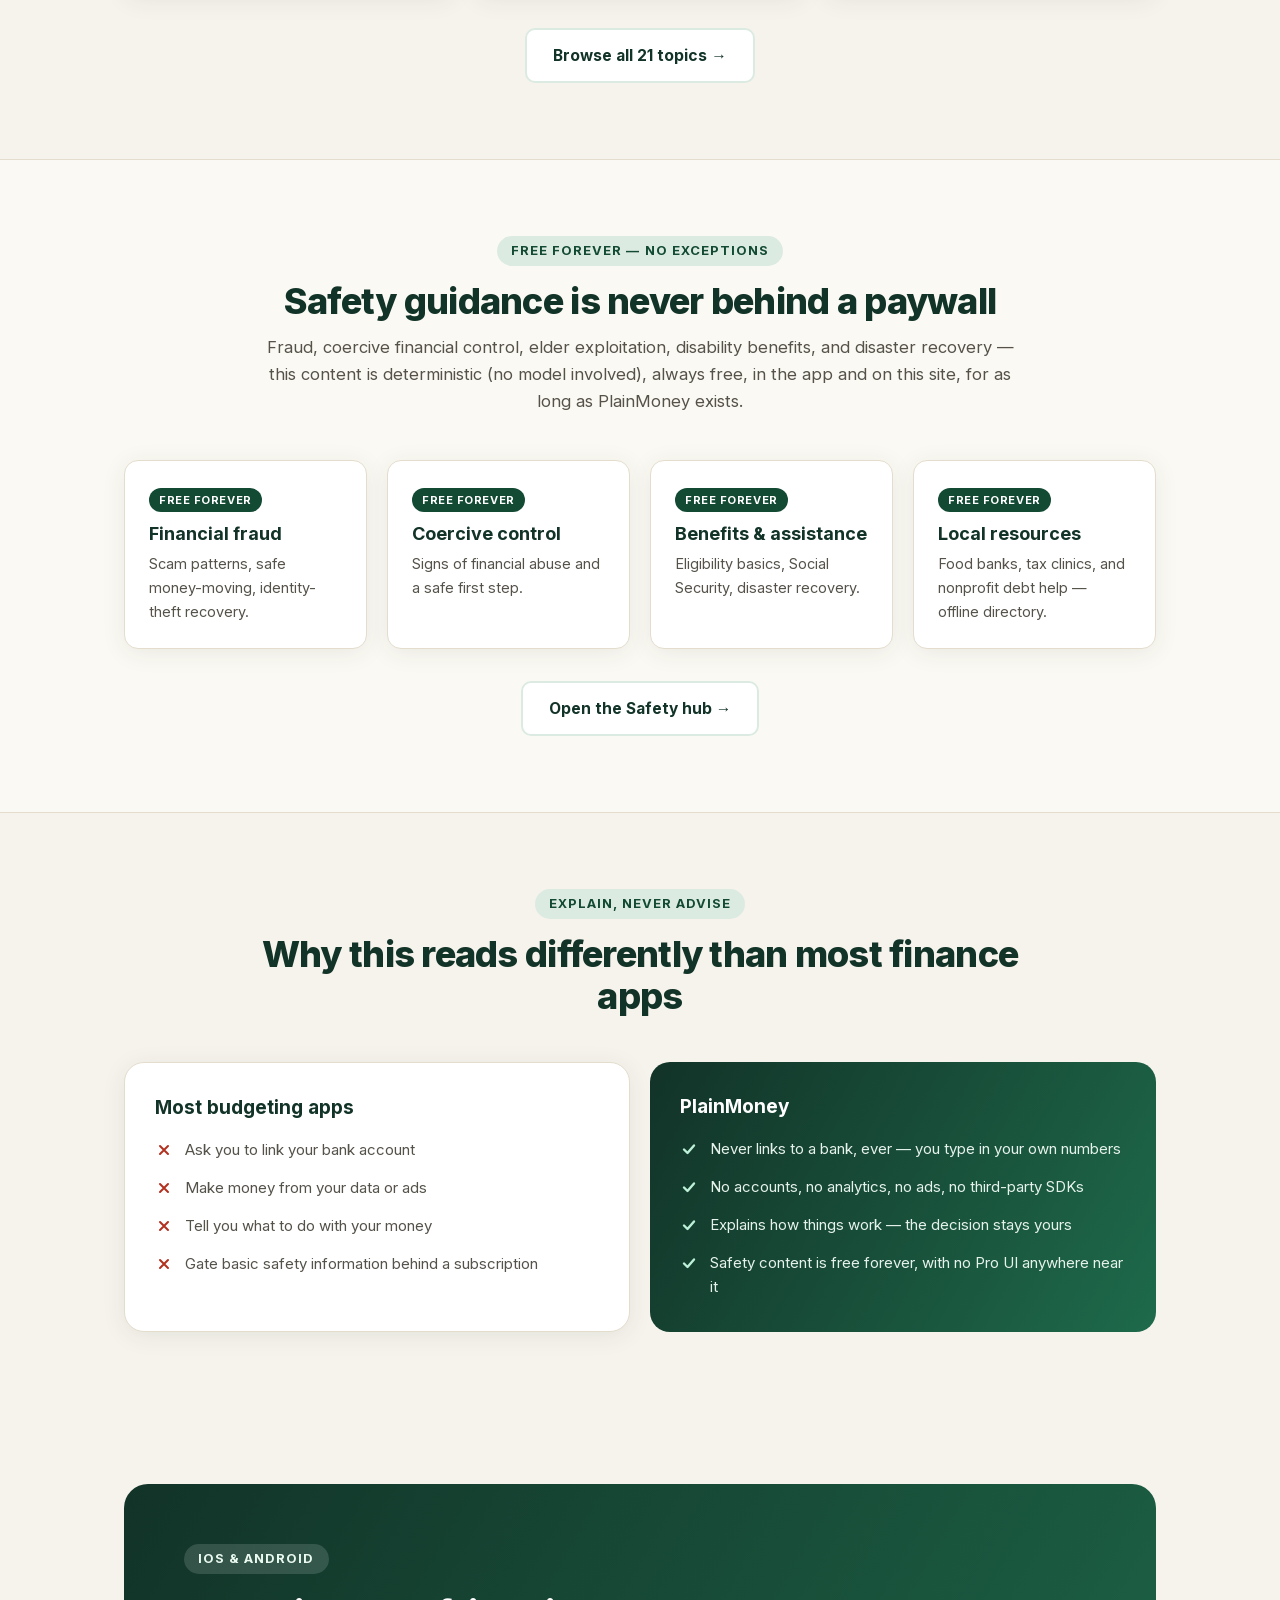
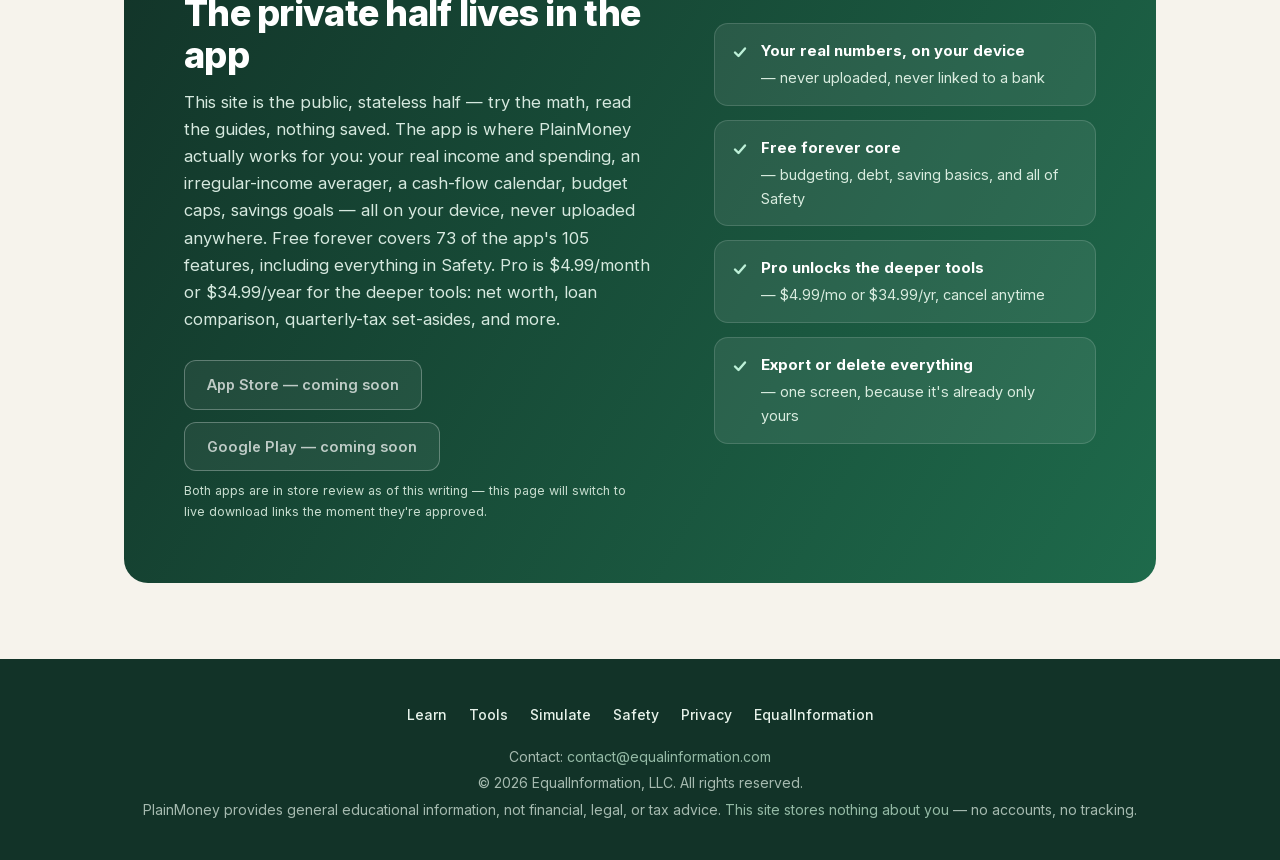
==== commit 62a40a4b: "Add a "See it in action" real-screenshot gallery to the homepage Five real device-framed screenshots" ====
--- a/index.html
+++ b/index.html
@@ -82,6 +82,43 @@
     </ul>
   </div>
 </header>
+
+<!-- ============ SCREENSHOTS ============ -->
+<section class="section" style="padding-top:56px;padding-bottom:56px">
+  <div class="wrap">
+    <div class="section-head">
+      <p class="kicker">See it in action</p>
+      <h2>Real screens from the app</h2>
+      <p class="section-lede">
+        Your actual cash-left-until-payday, a real paycheck broken down line by line, spending
+        viewed in a different country's currency without your real numbers ever changing — and
+        exactly where Pro starts.
+      </p>
+    </div>
+    <ul class="screens-grid">
+      <li class="screen-item">
+        <div class="screen-frame"><img src="assets/img/screens/today.png" alt="PlainMoney Today tab showing cash left until payday and a 14-day spending bar" loading="lazy"></div>
+        <p class="cap">Today, at a glance</p>
+      </li>
+      <li class="screen-item">
+        <div class="screen-frame"><img src="assets/img/screens/paycheck-decoder.png" alt="PlainMoney paycheck decoder tool breaking a gross paycheck into taxes, deductions, and take-home pay" loading="lazy"></div>
+        <p class="cap">Paycheck, decoded</p>
+      </li>
+      <li class="screen-item">
+        <div class="screen-frame"><img src="assets/img/screens/currency-lens.png" alt="PlainMoney showing the same balance viewed in Chinese yuan via the currency lens, without changing the stored amount" loading="lazy"></div>
+        <p class="cap">View in any currency</p>
+      </li>
+      <li class="screen-item">
+        <div class="screen-frame"><img src="assets/img/screens/spending-caps.png" alt="PlainMoney spending screen with category totals and budget caps" loading="lazy"></div>
+        <p class="cap">Spending, by category</p>
+      </li>
+      <li class="screen-item">
+        <div class="screen-frame"><img src="assets/img/screens/pro-pricing.png" alt="PlainMoney Pro pricing screen showing $4.99 per month or $34.99 per year" loading="lazy"></div>
+        <p class="cap">Where Pro starts</p>
+      </li>
+    </ul>
+  </div>
+</section>
 
 <!-- ============ PRINCIPLES STRIP ============ -->
 <section class="sources" aria-label="Principles">
--- a/assets/css/style.css
+++ b/assets/css/style.css
@@ -404,6 +404,24 @@
     .reveal { opacity: 1; transform: none; transition: none; }
 }
 
+/* ---------- Screenshot gallery ("See it in action") ---------- */
+
+.screens-grid {
+    list-style: none; margin-top: 44px;
+    display: grid; grid-template-columns: repeat(5, 1fr); gap: 18px;
+}
+.screen-item { text-align: center; }
+.screen-frame {
+    background: #0c0c0c; border-radius: 30px; padding: 8px;
+    box-shadow: 0 14px 34px rgba(18, 51, 40, 0.18);
+    aspect-ratio: 9 / 19.5; overflow: hidden;
+}
+.screen-frame img {
+    width: 100%; height: 100%; object-fit: cover; object-position: top center;
+    border-radius: 22px; display: block;
+}
+.screen-item .cap { margin-top: 14px; font-size: 13.5px; font-weight: 600; color: var(--ink-soft); }
+
 /* ---------- Simulate (Sankey money-flow) ---------- */
 
 .sankey-wrap {
@@ -436,6 +454,11 @@
 @media (max-width: 900px) {
     .apps-band .wrap.apps-grid { grid-template-columns: 1fr; }
     .grid { grid-template-columns: repeat(2, 1fr) !important; }
+    .screens-grid { grid-template-columns: repeat(3, 1fr); }
+}
+
+@media (max-width: 560px) {
+    .screens-grid { grid-template-columns: repeat(2, 1fr); }
 }
 
 @media (max-width: 720px) {
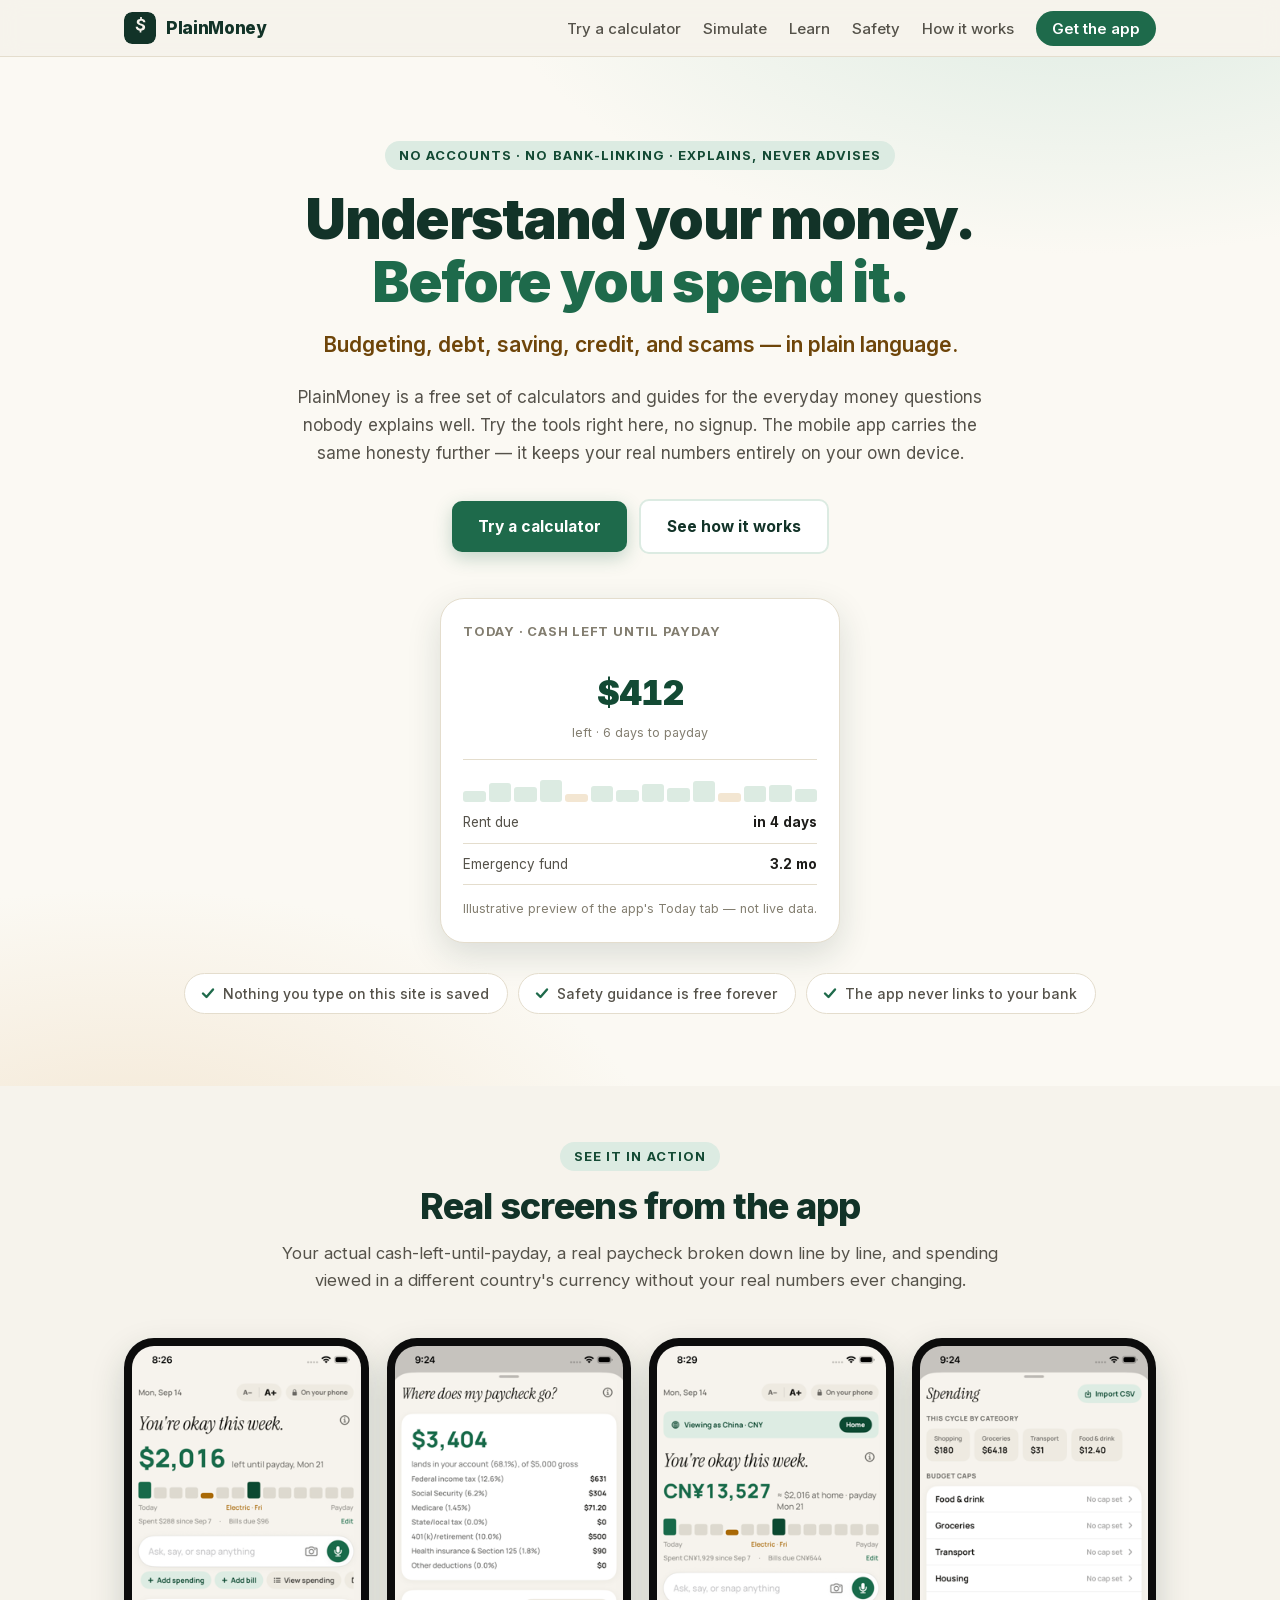
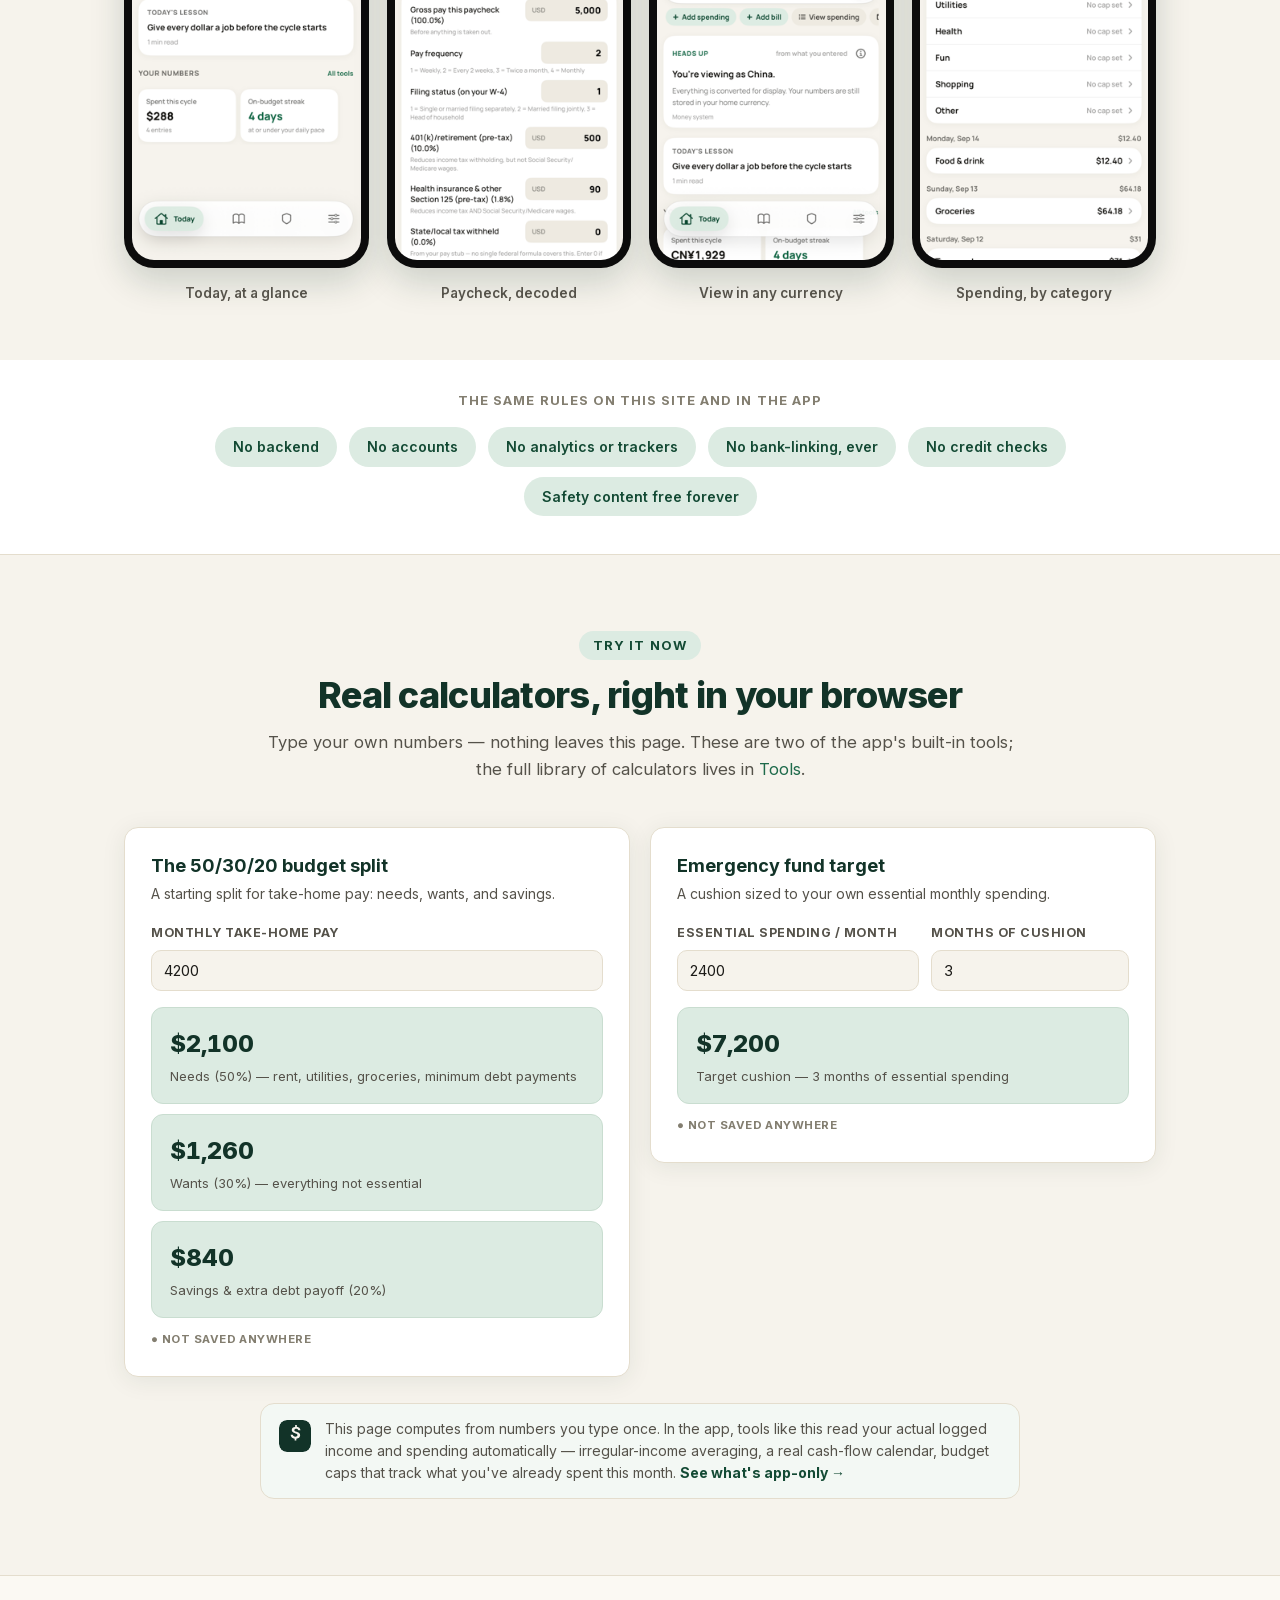
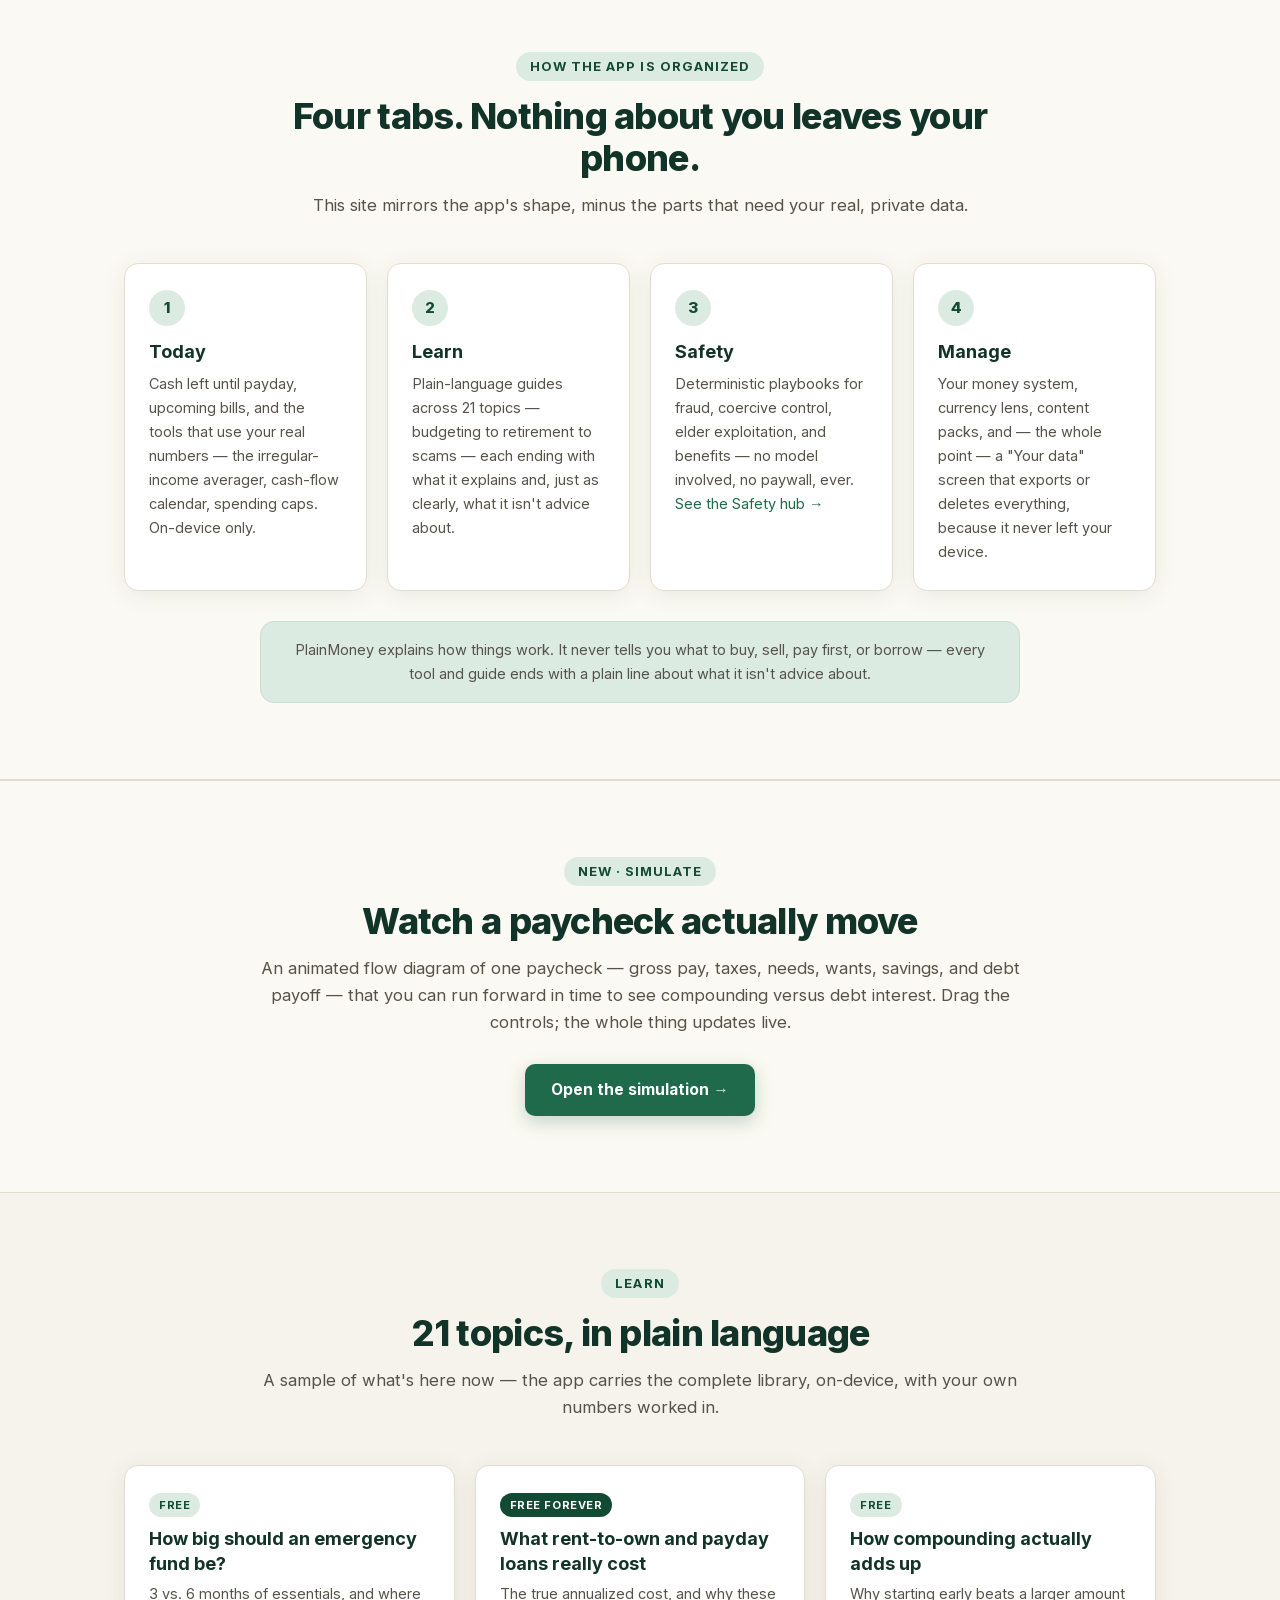
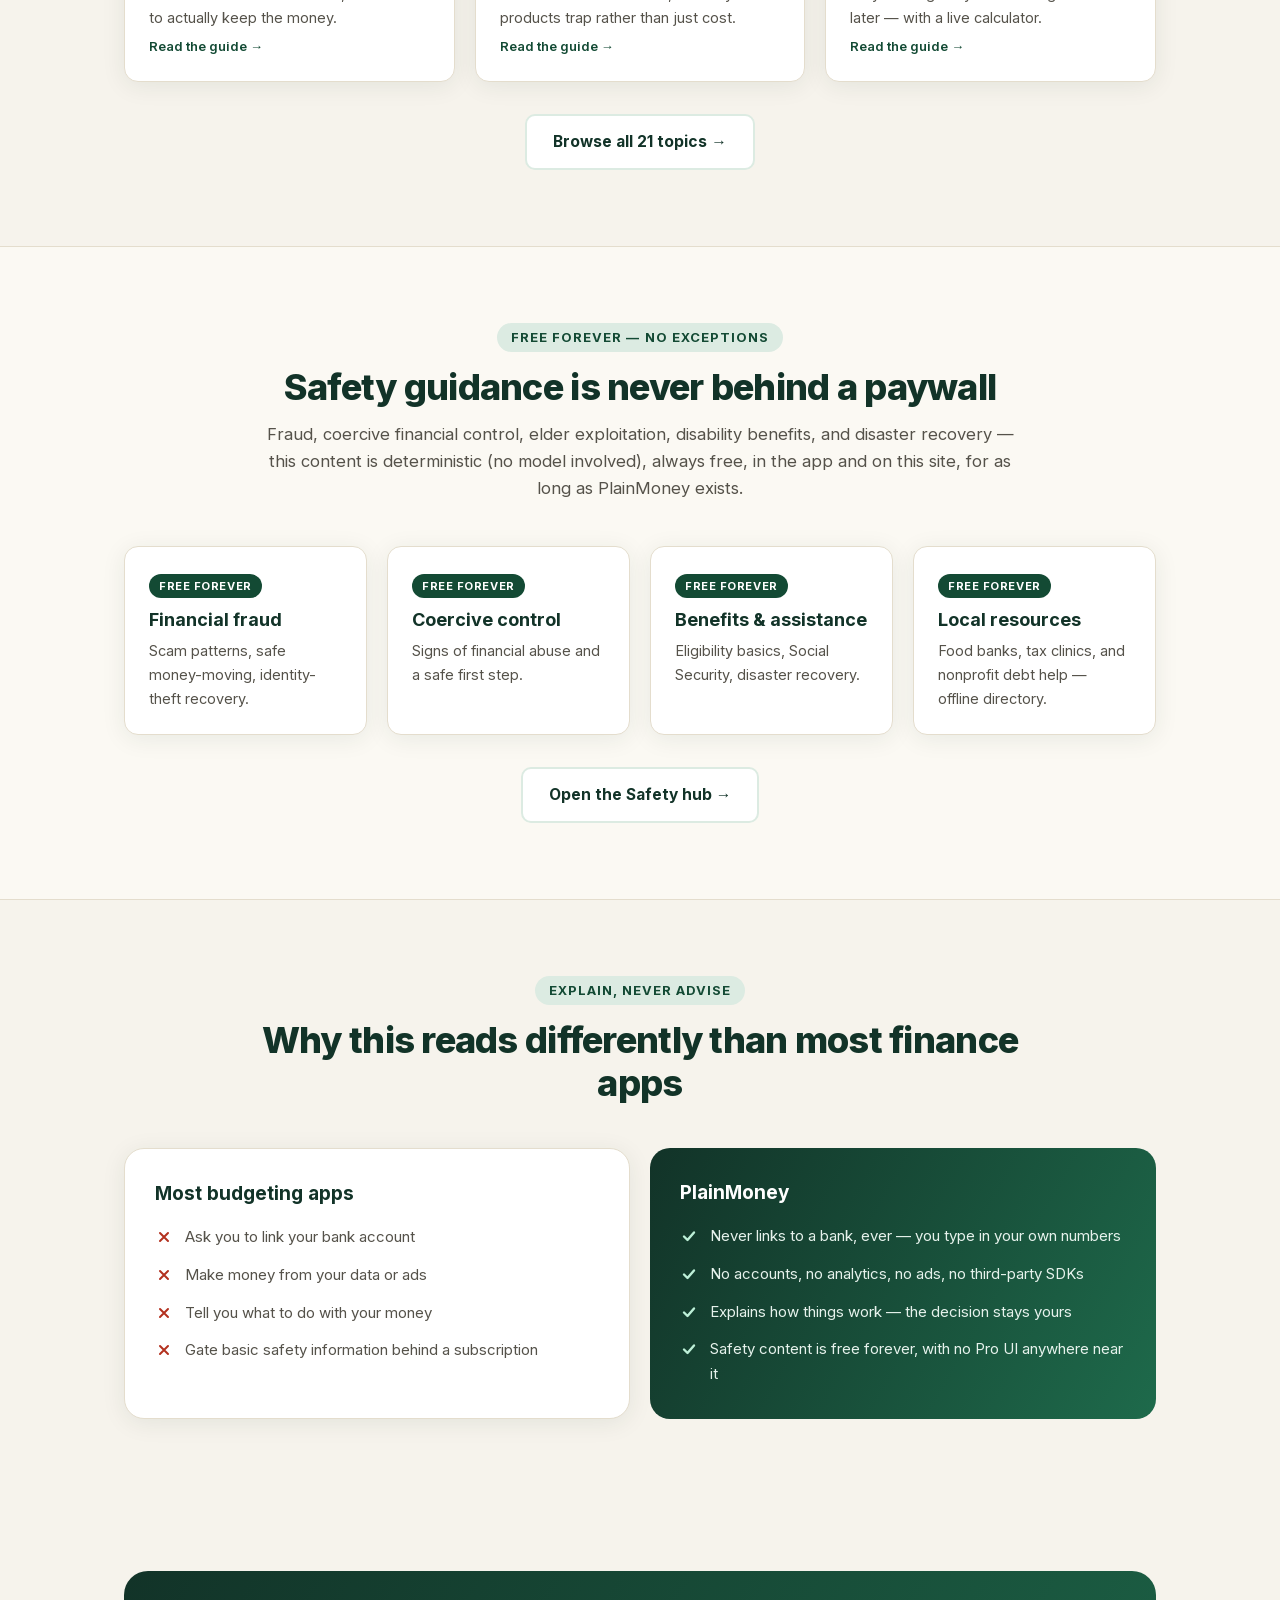
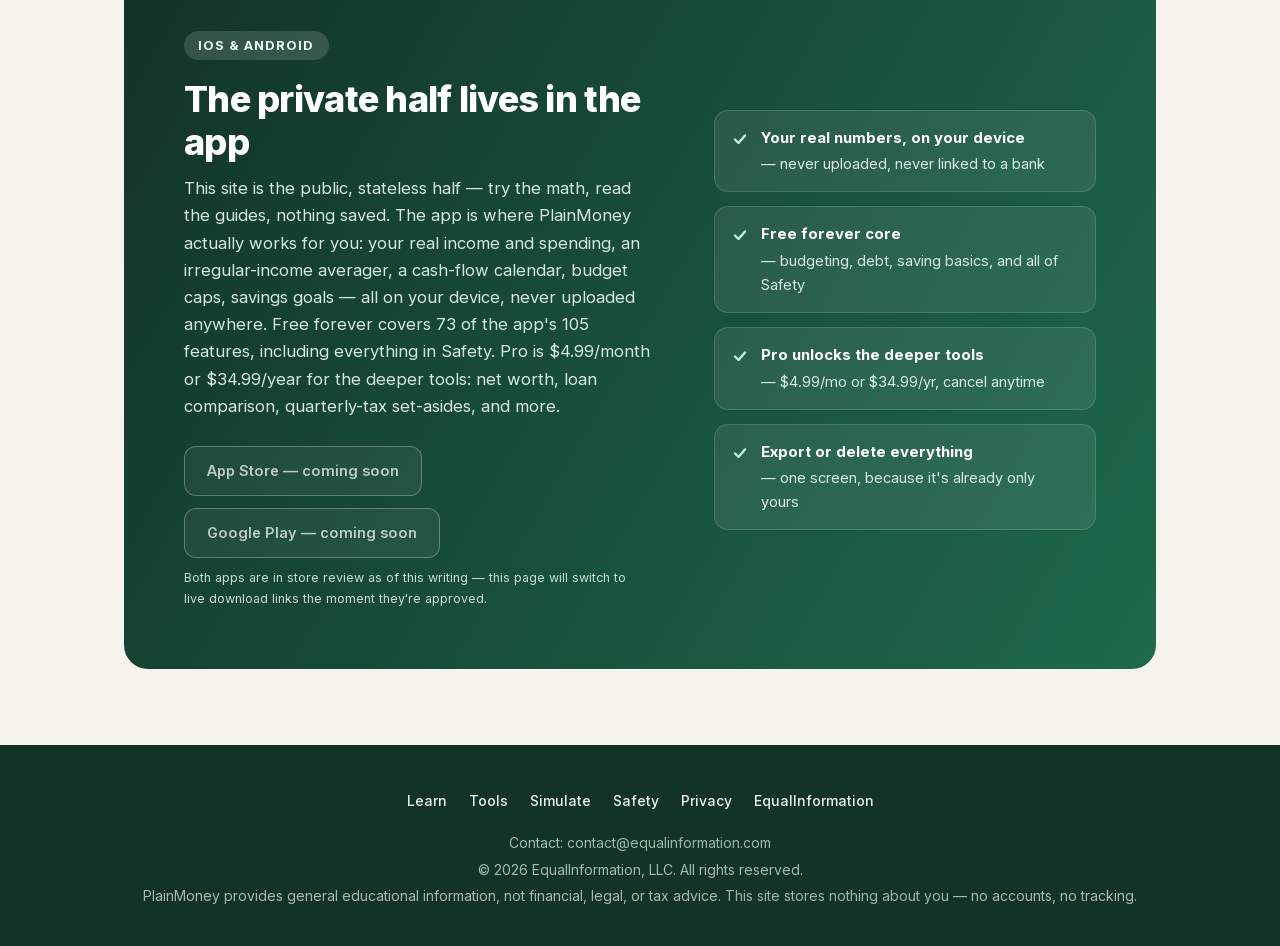
==== commit 691a894a: "Drop the Pro-pricing screenshot from the homepage gallery Not visually compelling next to the other " ====
--- a/index.html
+++ b/index.html
@@ -90,9 +90,9 @@
       <p class="kicker">See it in action</p>
       <h2>Real screens from the app</h2>
       <p class="section-lede">
-        Your actual cash-left-until-payday, a real paycheck broken down line by line, spending
-        viewed in a different country's currency without your real numbers ever changing — and
-        exactly where Pro starts.
+        Your actual cash-left-until-payday, a real paycheck broken down line by line, and
+        spending viewed in a different country's currency without your real numbers ever
+        changing.
       </p>
     </div>
     <ul class="screens-grid">
@@ -111,10 +111,6 @@
       <li class="screen-item">
         <div class="screen-frame"><img src="assets/img/screens/spending-caps.png" alt="PlainMoney spending screen with category totals and budget caps" loading="lazy"></div>
         <p class="cap">Spending, by category</p>
-      </li>
-      <li class="screen-item">
-        <div class="screen-frame"><img src="assets/img/screens/pro-pricing.png" alt="PlainMoney Pro pricing screen showing $4.99 per month or $34.99 per year" loading="lazy"></div>
-        <p class="cap">Where Pro starts</p>
       </li>
     </ul>
   </div>
--- a/assets/css/style.css
+++ b/assets/css/style.css
@@ -408,7 +408,7 @@
 
 .screens-grid {
     list-style: none; margin-top: 44px;
-    display: grid; grid-template-columns: repeat(5, 1fr); gap: 18px;
+    display: grid; grid-template-columns: repeat(4, 1fr); gap: 18px;
 }
 .screen-item { text-align: center; }
 .screen-frame {
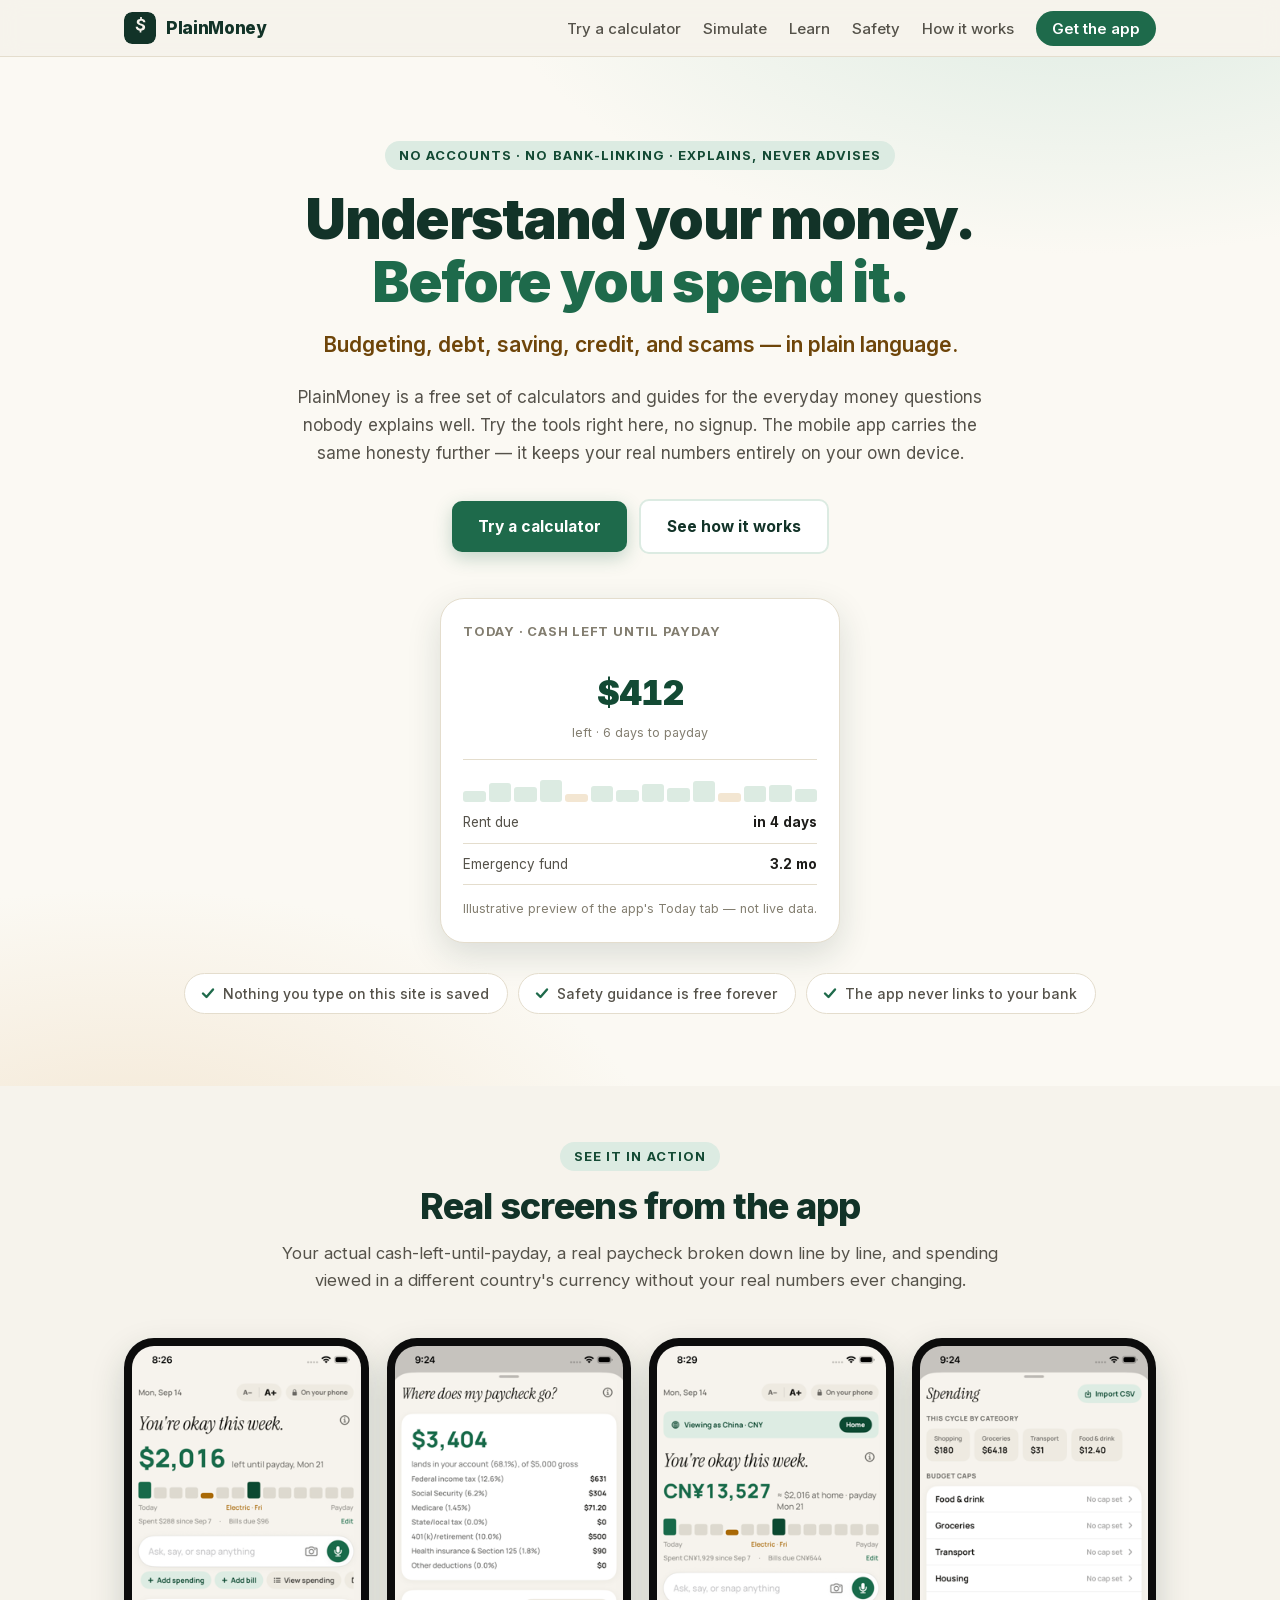
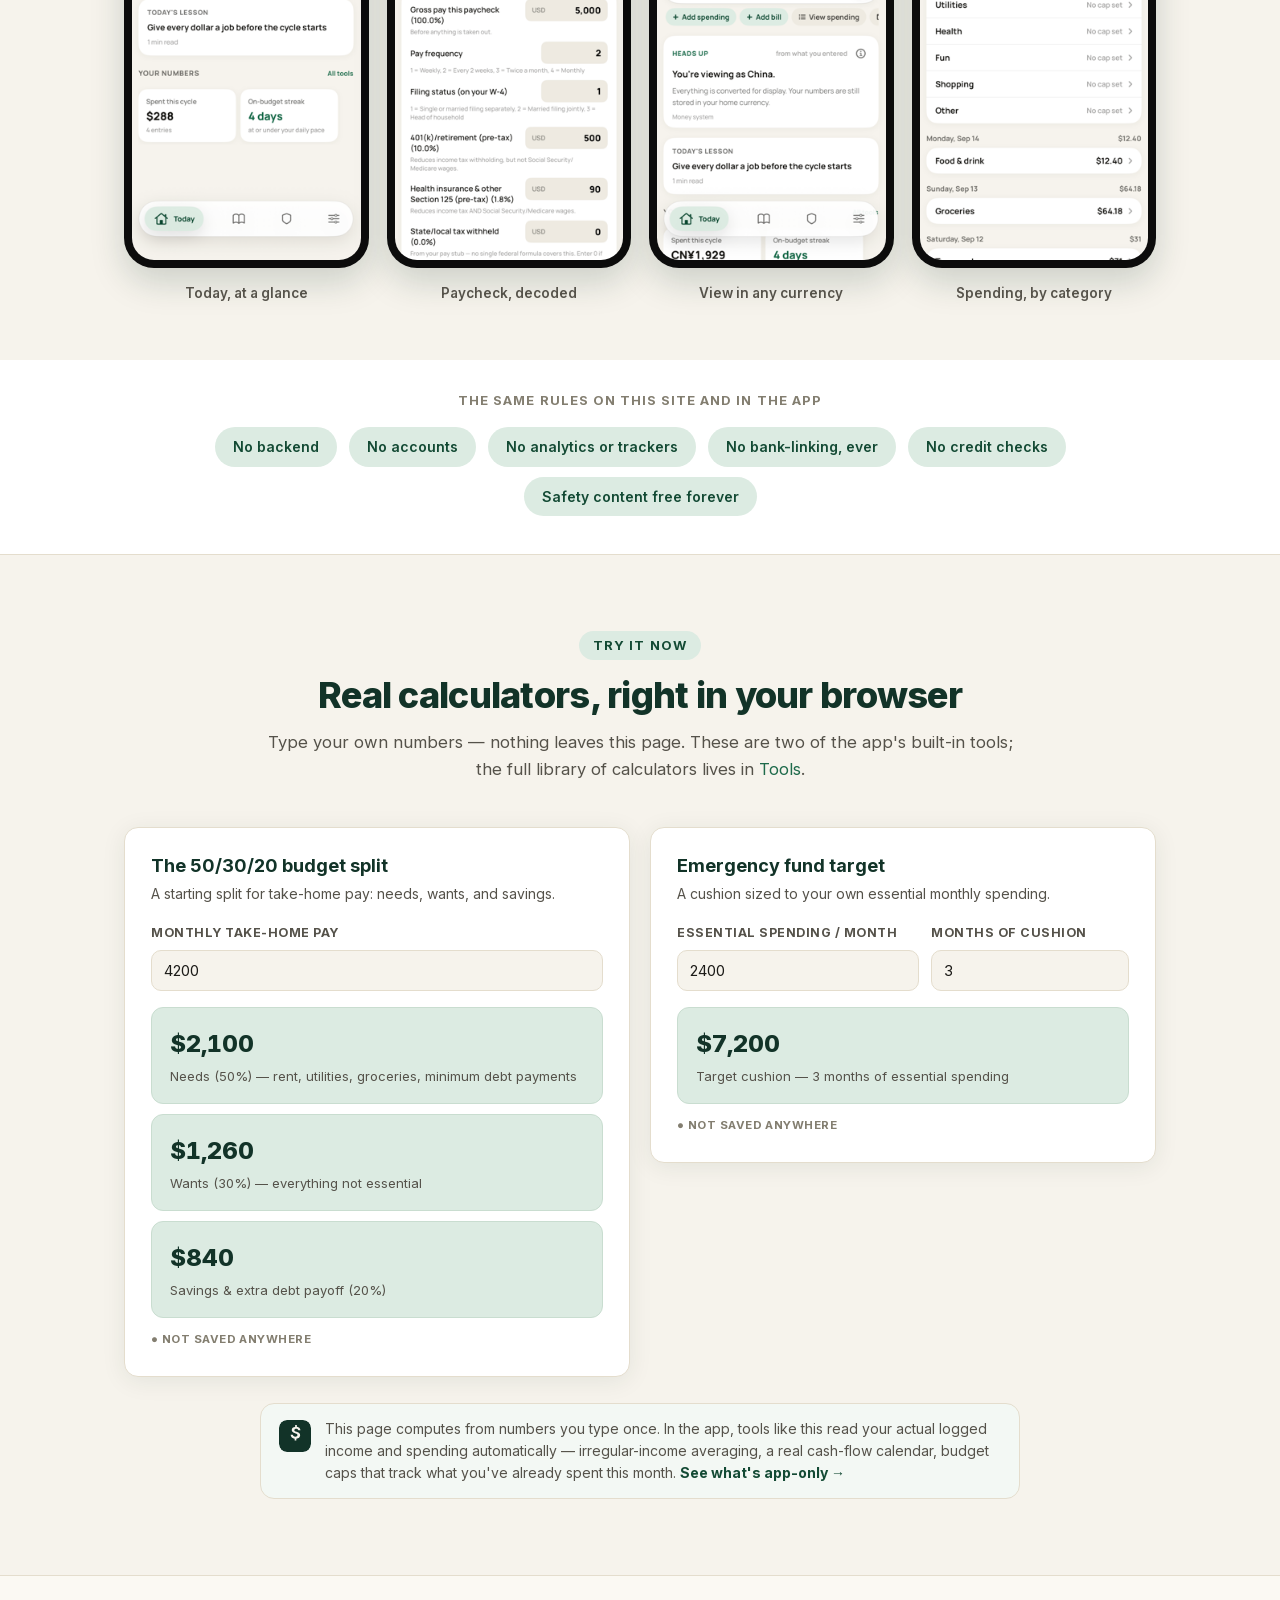
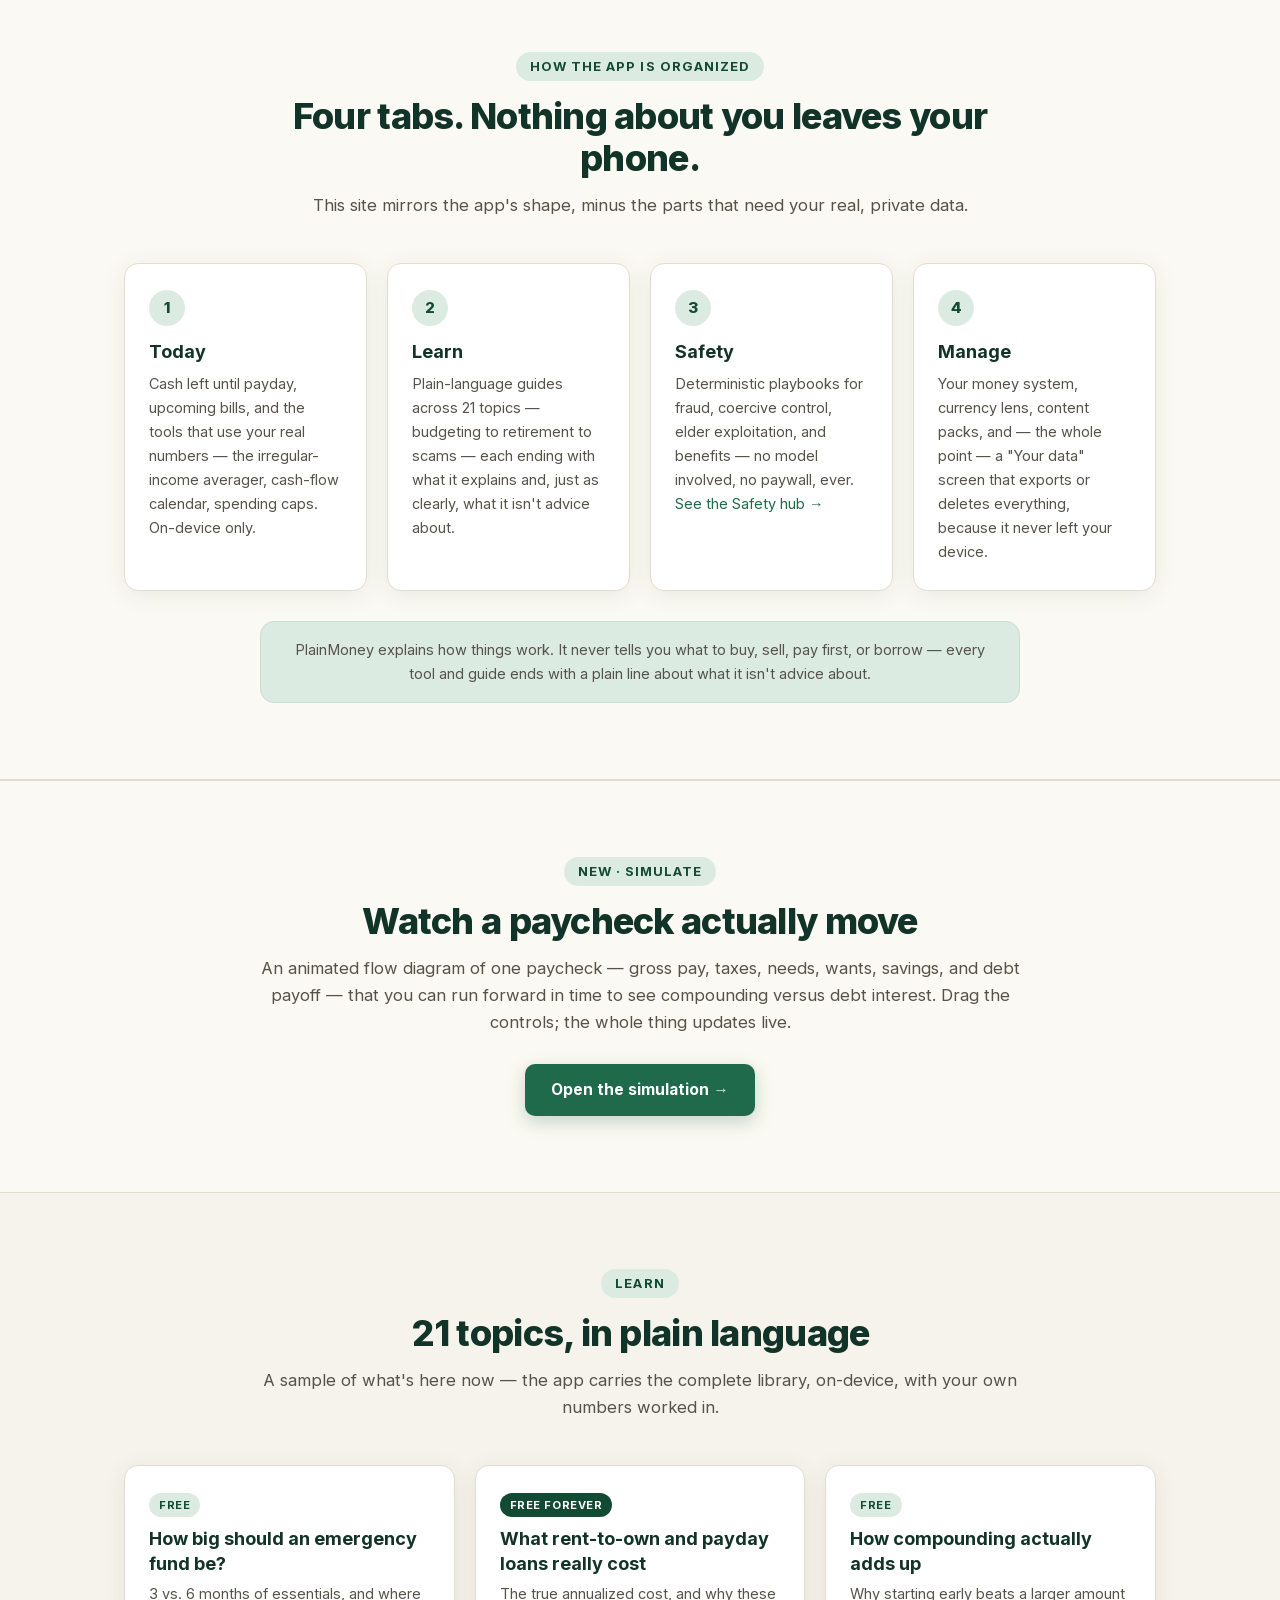
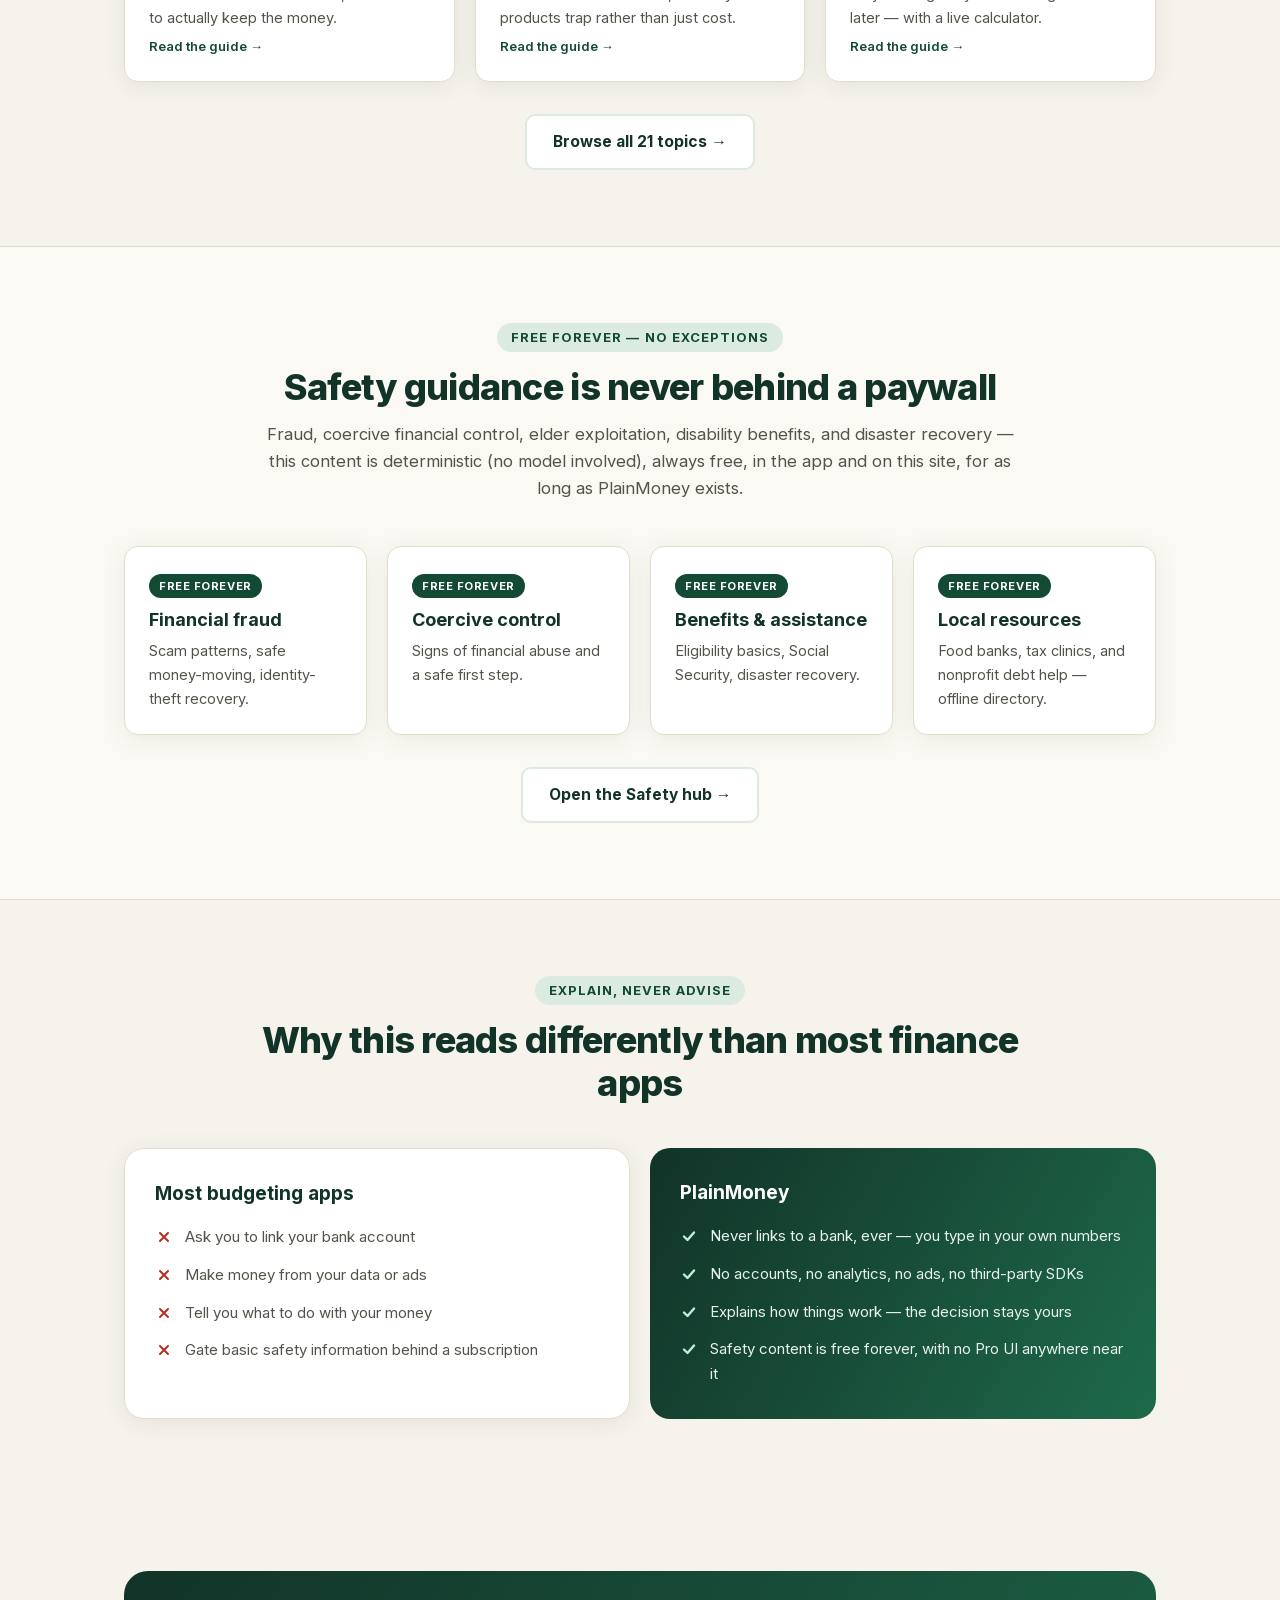
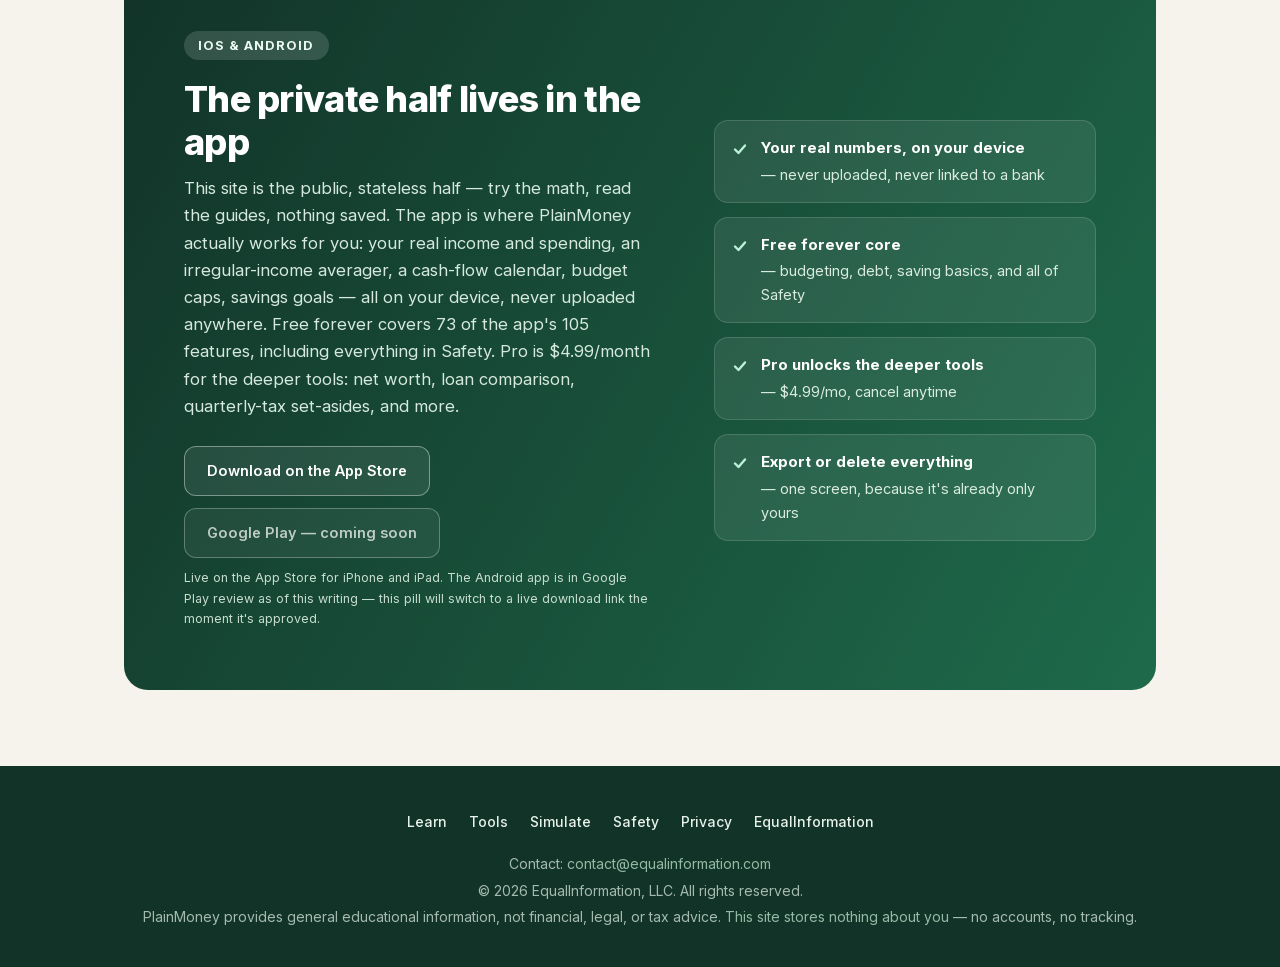
==== commit 3075eca0: "App Store pill goes live (iOS approved 2026-09-22); drop stale $34.99/year Pro price Co-Authored-By:" ====
--- a/index.html
+++ b/index.html
@@ -343,19 +343,19 @@
         The app is where PlainMoney actually works for you: your real income and spending,
         an irregular-income averager, a cash-flow calendar, budget caps, savings goals — all on
         your device, never uploaded anywhere. Free forever covers 73 of the app's 105 features,
-        including everything in Safety. Pro is $4.99/month or $34.99/year for the deeper tools:
+        including everything in Safety. Pro is $4.99/month for the deeper tools:
         net worth, loan comparison, quarterly-tax set-asides, and more.
       </p>
       <div class="cta-row">
-        <span class="store-pill disabled">App Store — coming soon</span>
+        <a class="store-pill" href="https://apps.apple.com/us/app/plainmoney-personal-finance/id6812015595" target="_blank" rel="noopener">Download on the App Store</a>
         <span class="store-pill disabled">Google Play — coming soon</span>
       </div>
-      <p class="tool-note" style="color:#c7ddcf;margin-top:10px">Both apps are in store review as of this writing — this page will switch to live download links the moment they're approved.</p>
+      <p class="tool-note" style="color:#c7ddcf;margin-top:10px">Live on the App Store for iPhone and iPad. The Android app is in Google Play review as of this writing — this pill will switch to a live download link the moment it's approved.</p>
     </div>
     <ul class="apps-points">
       <li><strong>Your real numbers, on your device</strong> — never uploaded, never linked to a bank</li>
       <li><strong>Free forever core</strong> — budgeting, debt, saving basics, and all of Safety</li>
-      <li><strong>Pro unlocks the deeper tools</strong> — $4.99/mo or $34.99/yr, cancel anytime</li>
+      <li><strong>Pro unlocks the deeper tools</strong> — $4.99/mo, cancel anytime</li>
       <li><strong>Export or delete everything</strong> — one screen, because it's already only yours</li>
     </ul>
   </div>
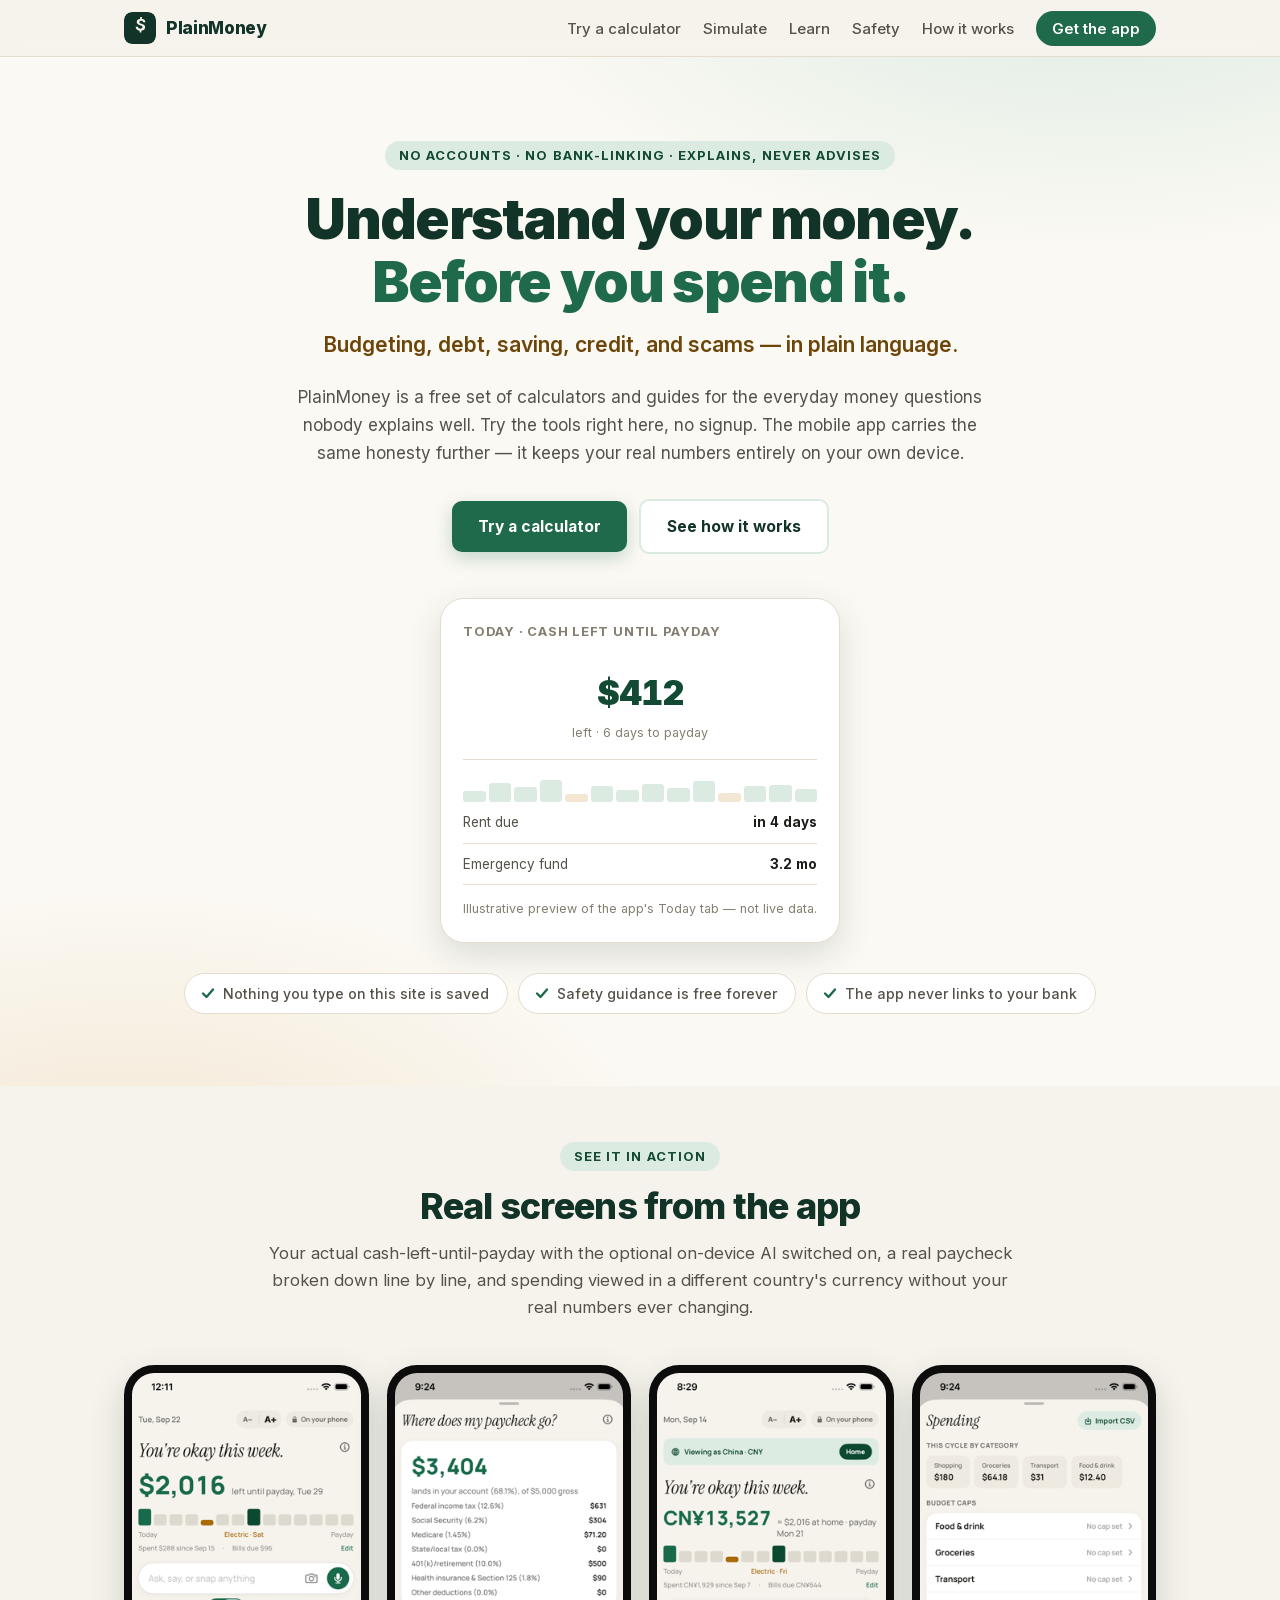
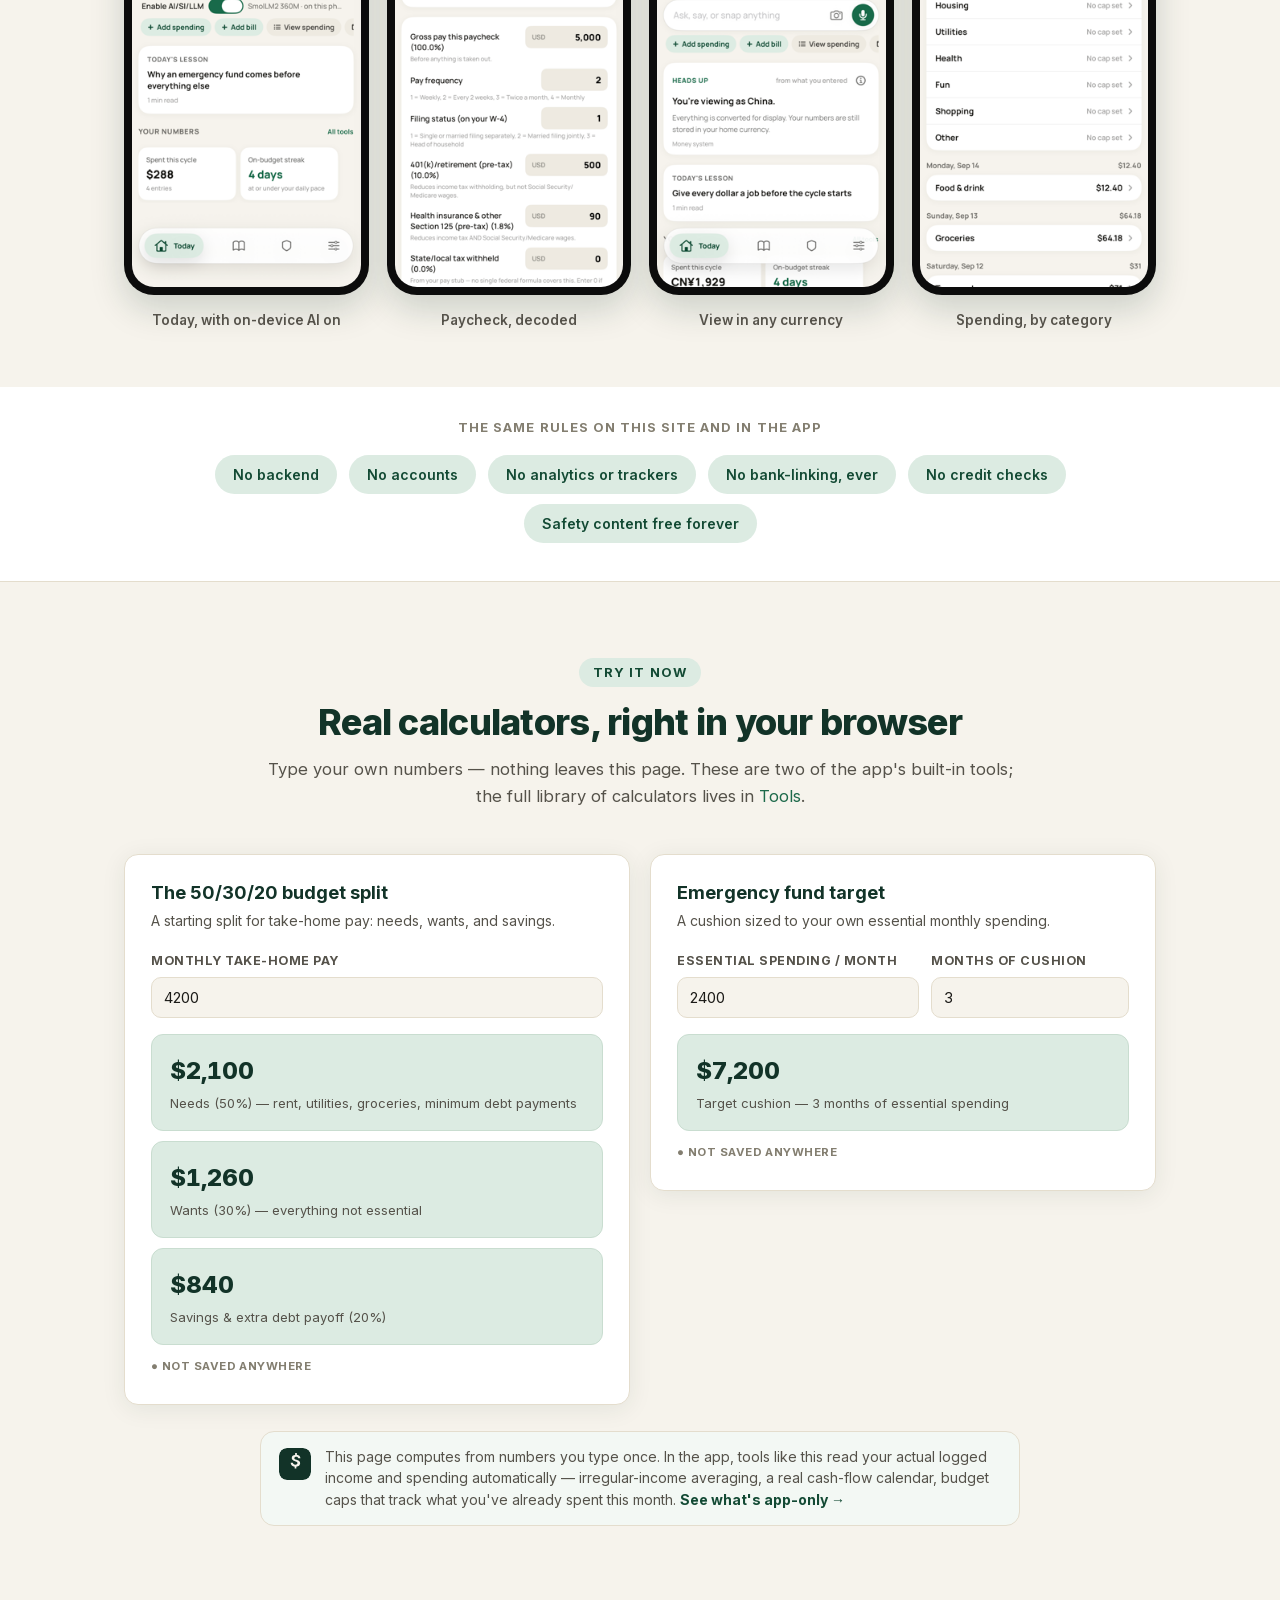
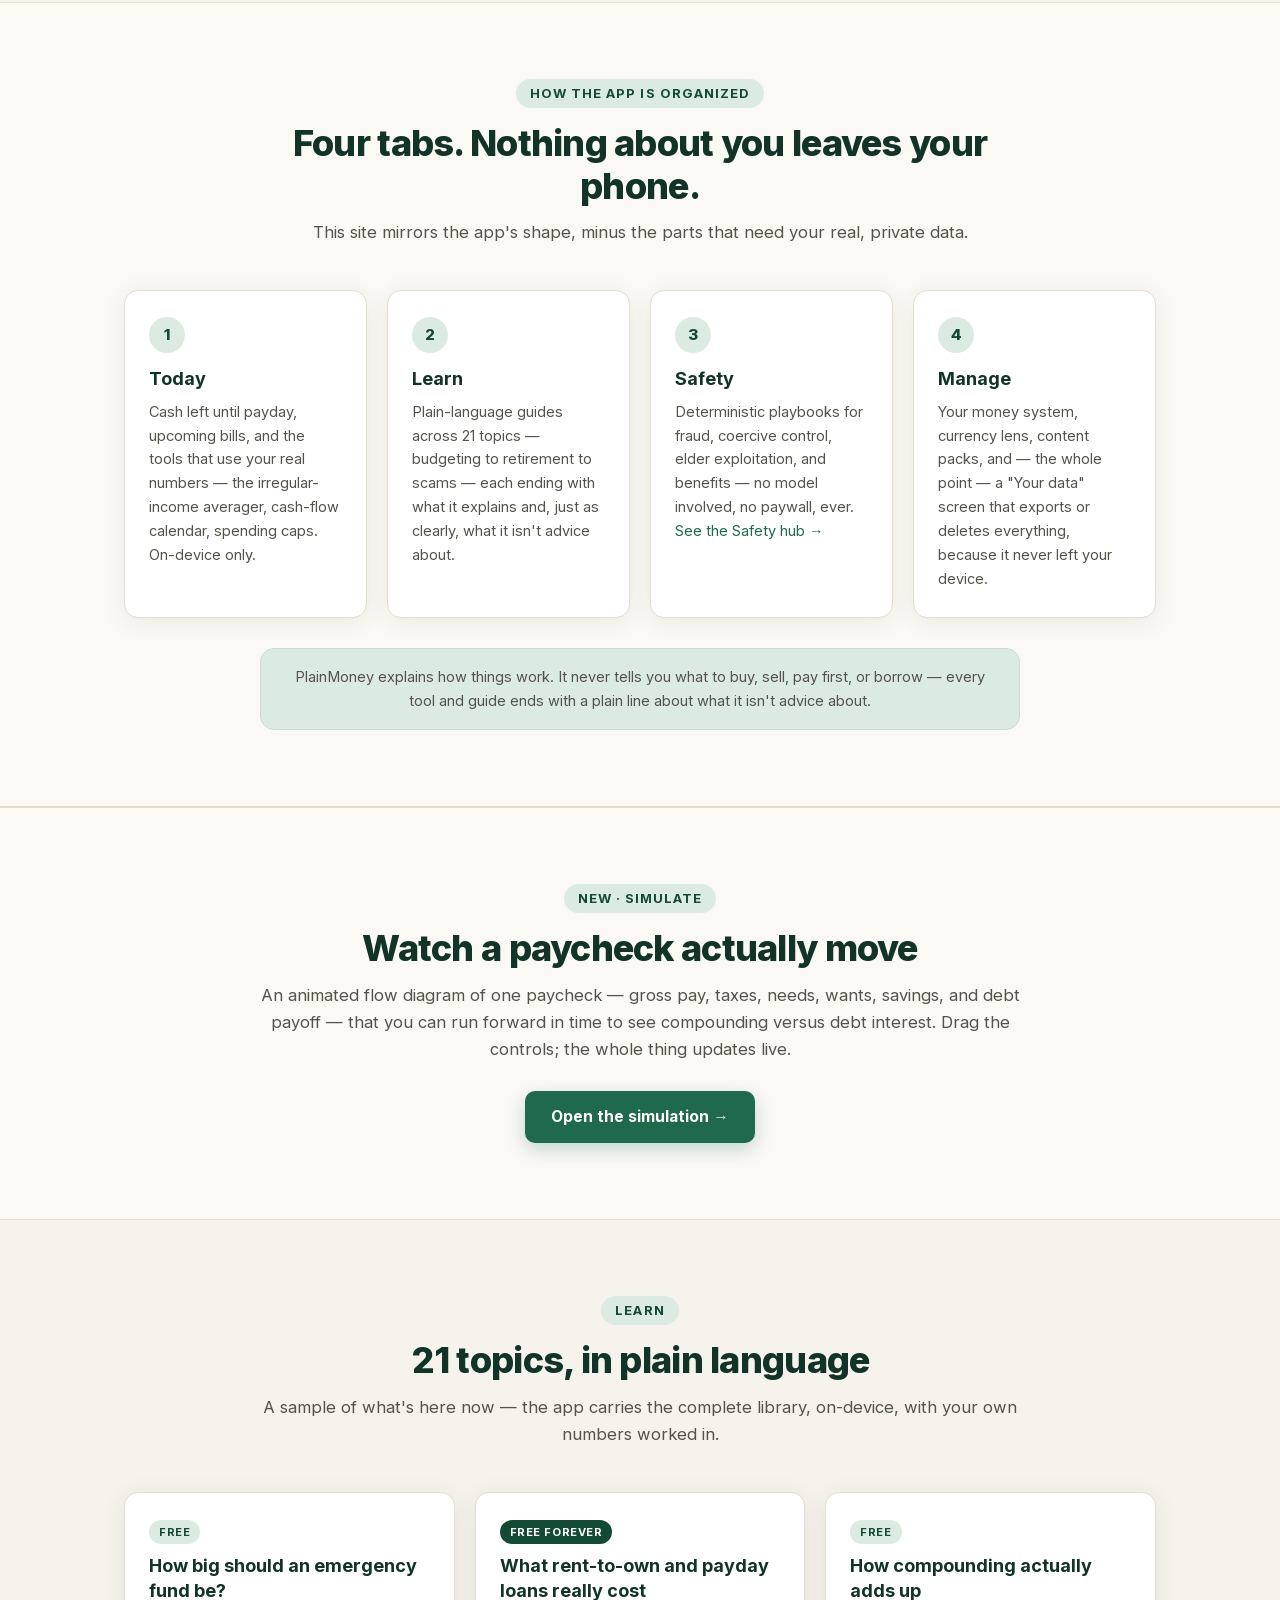
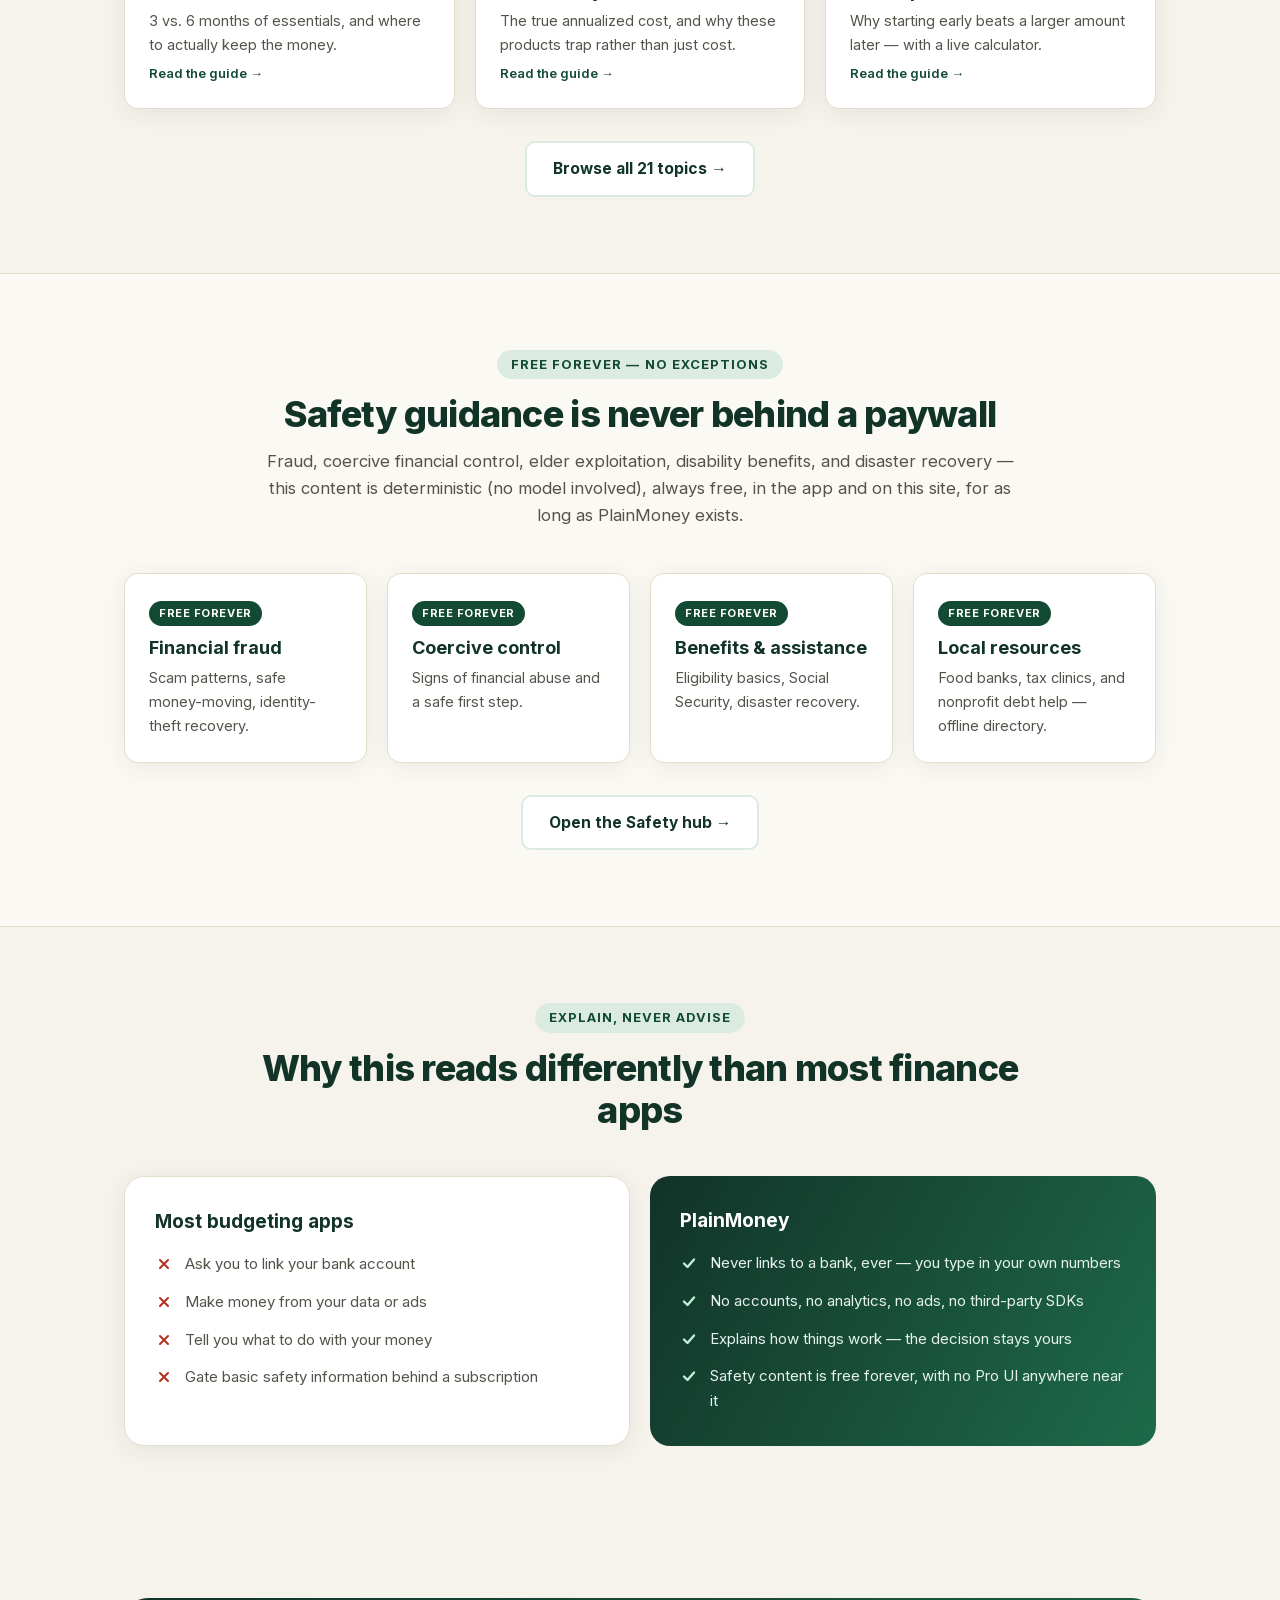
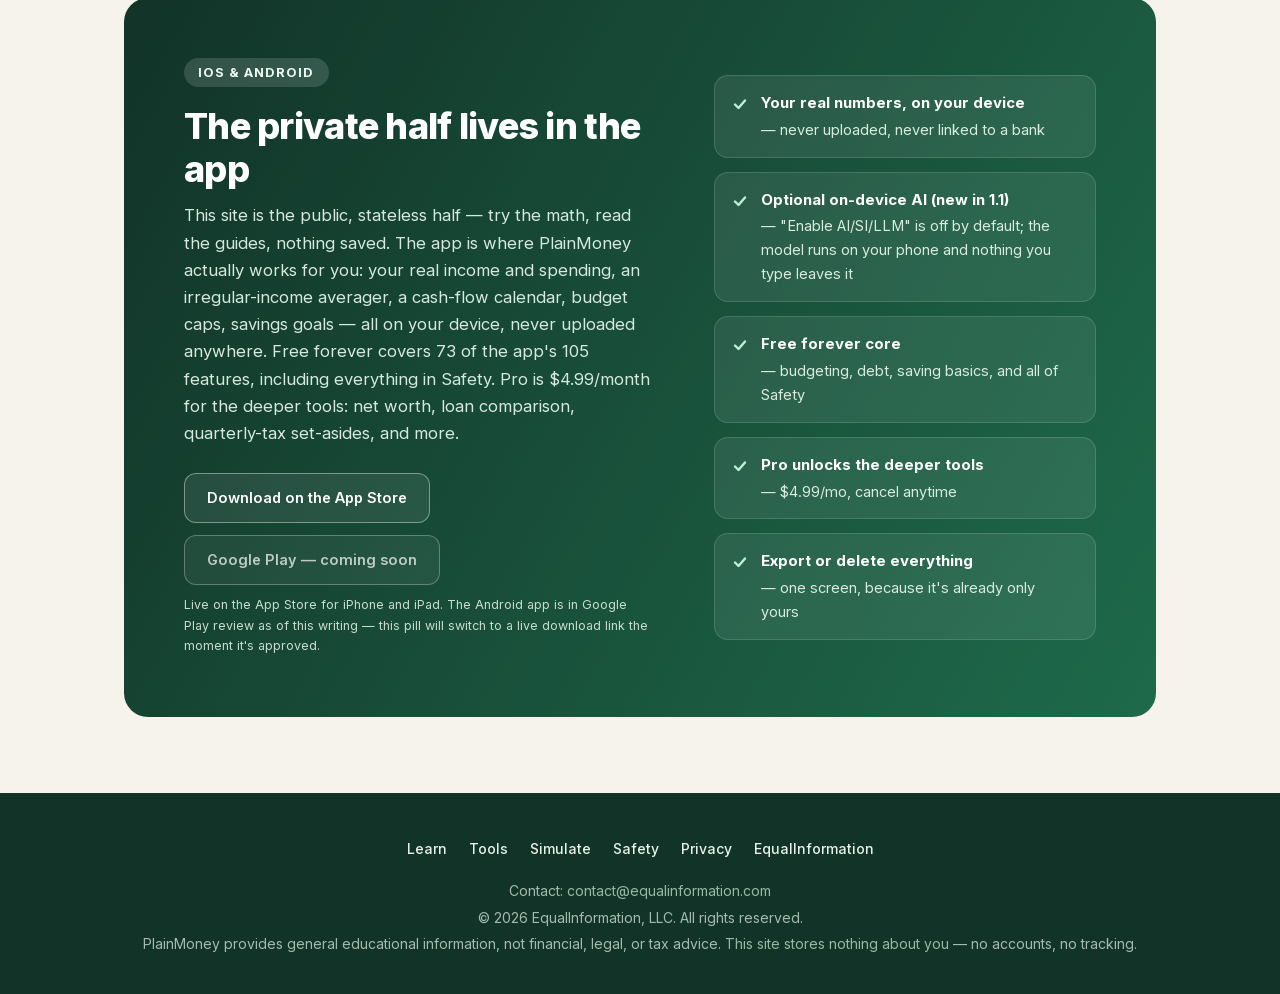
==== commit da02b41d: "Homepage gallery: Today screenshot now shows AI/SI/LLM on; note on-device AI new in 1.1 Co-Authored-" ====
--- a/index.html
+++ b/index.html
@@ -90,15 +90,15 @@
       <p class="kicker">See it in action</p>
       <h2>Real screens from the app</h2>
       <p class="section-lede">
-        Your actual cash-left-until-payday, a real paycheck broken down line by line, and
-        spending viewed in a different country's currency without your real numbers ever
-        changing.
+        Your actual cash-left-until-payday with the optional on-device AI switched on, a real
+        paycheck broken down line by line, and spending viewed in a different country's
+        currency without your real numbers ever changing.
       </p>
     </div>
     <ul class="screens-grid">
       <li class="screen-item">
-        <div class="screen-frame"><img src="assets/img/screens/today.png" alt="PlainMoney Today tab showing cash left until payday and a 14-day spending bar" loading="lazy"></div>
-        <p class="cap">Today, at a glance</p>
+        <div class="screen-frame"><img src="assets/img/screens/today.png" alt="PlainMoney Today tab showing cash left until payday, a 14-day spending bar, and the Enable AI/SI/LLM switch on with an on-device model chosen" loading="lazy"></div>
+        <p class="cap">Today, with on-device AI on</p>
       </li>
       <li class="screen-item">
         <div class="screen-frame"><img src="assets/img/screens/paycheck-decoder.png" alt="PlainMoney paycheck decoder tool breaking a gross paycheck into taxes, deductions, and take-home pay" loading="lazy"></div>
@@ -354,6 +354,7 @@
     </div>
     <ul class="apps-points">
       <li><strong>Your real numbers, on your device</strong> — never uploaded, never linked to a bank</li>
+      <li><strong>Optional on-device AI (new in 1.1)</strong> — "Enable AI/SI/LLM" is off by default; the model runs on your phone and nothing you type leaves it</li>
       <li><strong>Free forever core</strong> — budgeting, debt, saving basics, and all of Safety</li>
       <li><strong>Pro unlocks the deeper tools</strong> — $4.99/mo, cancel anytime</li>
       <li><strong>Export or delete everything</strong> — one screen, because it's already only yours</li>
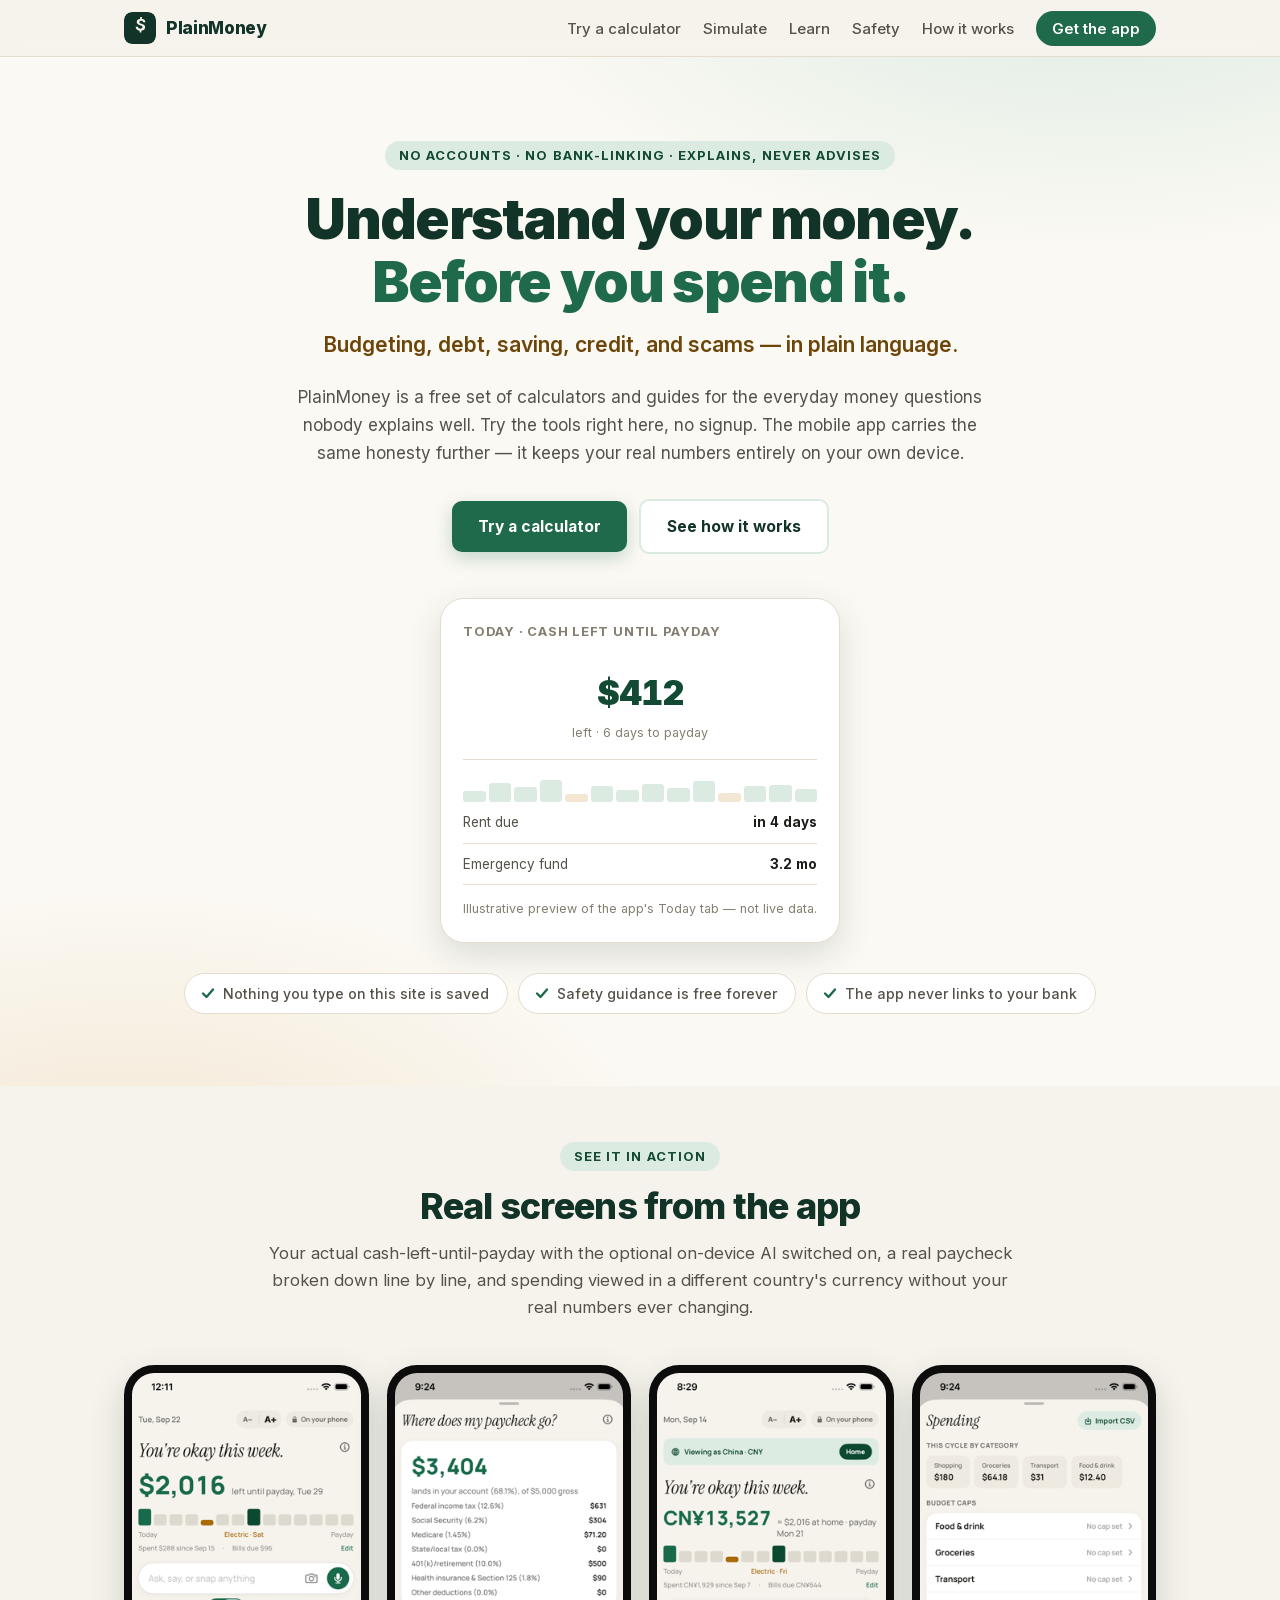
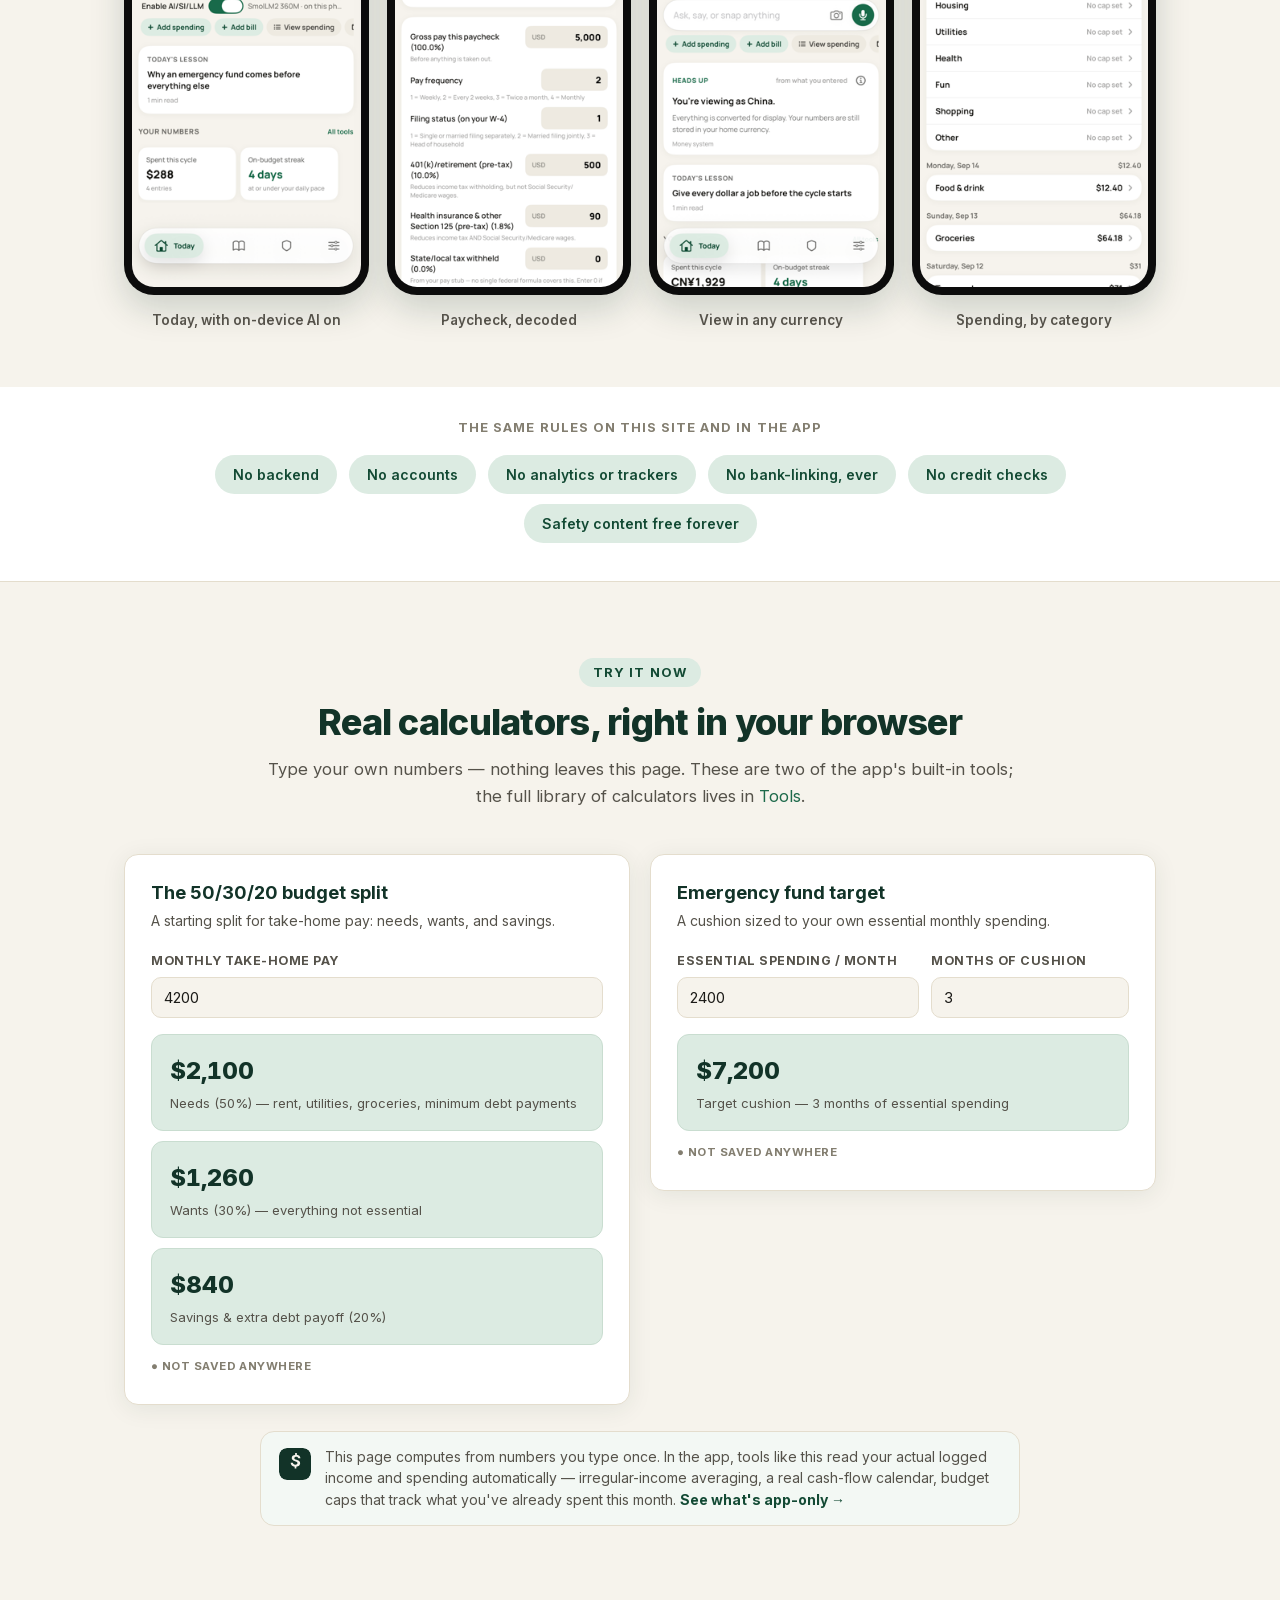
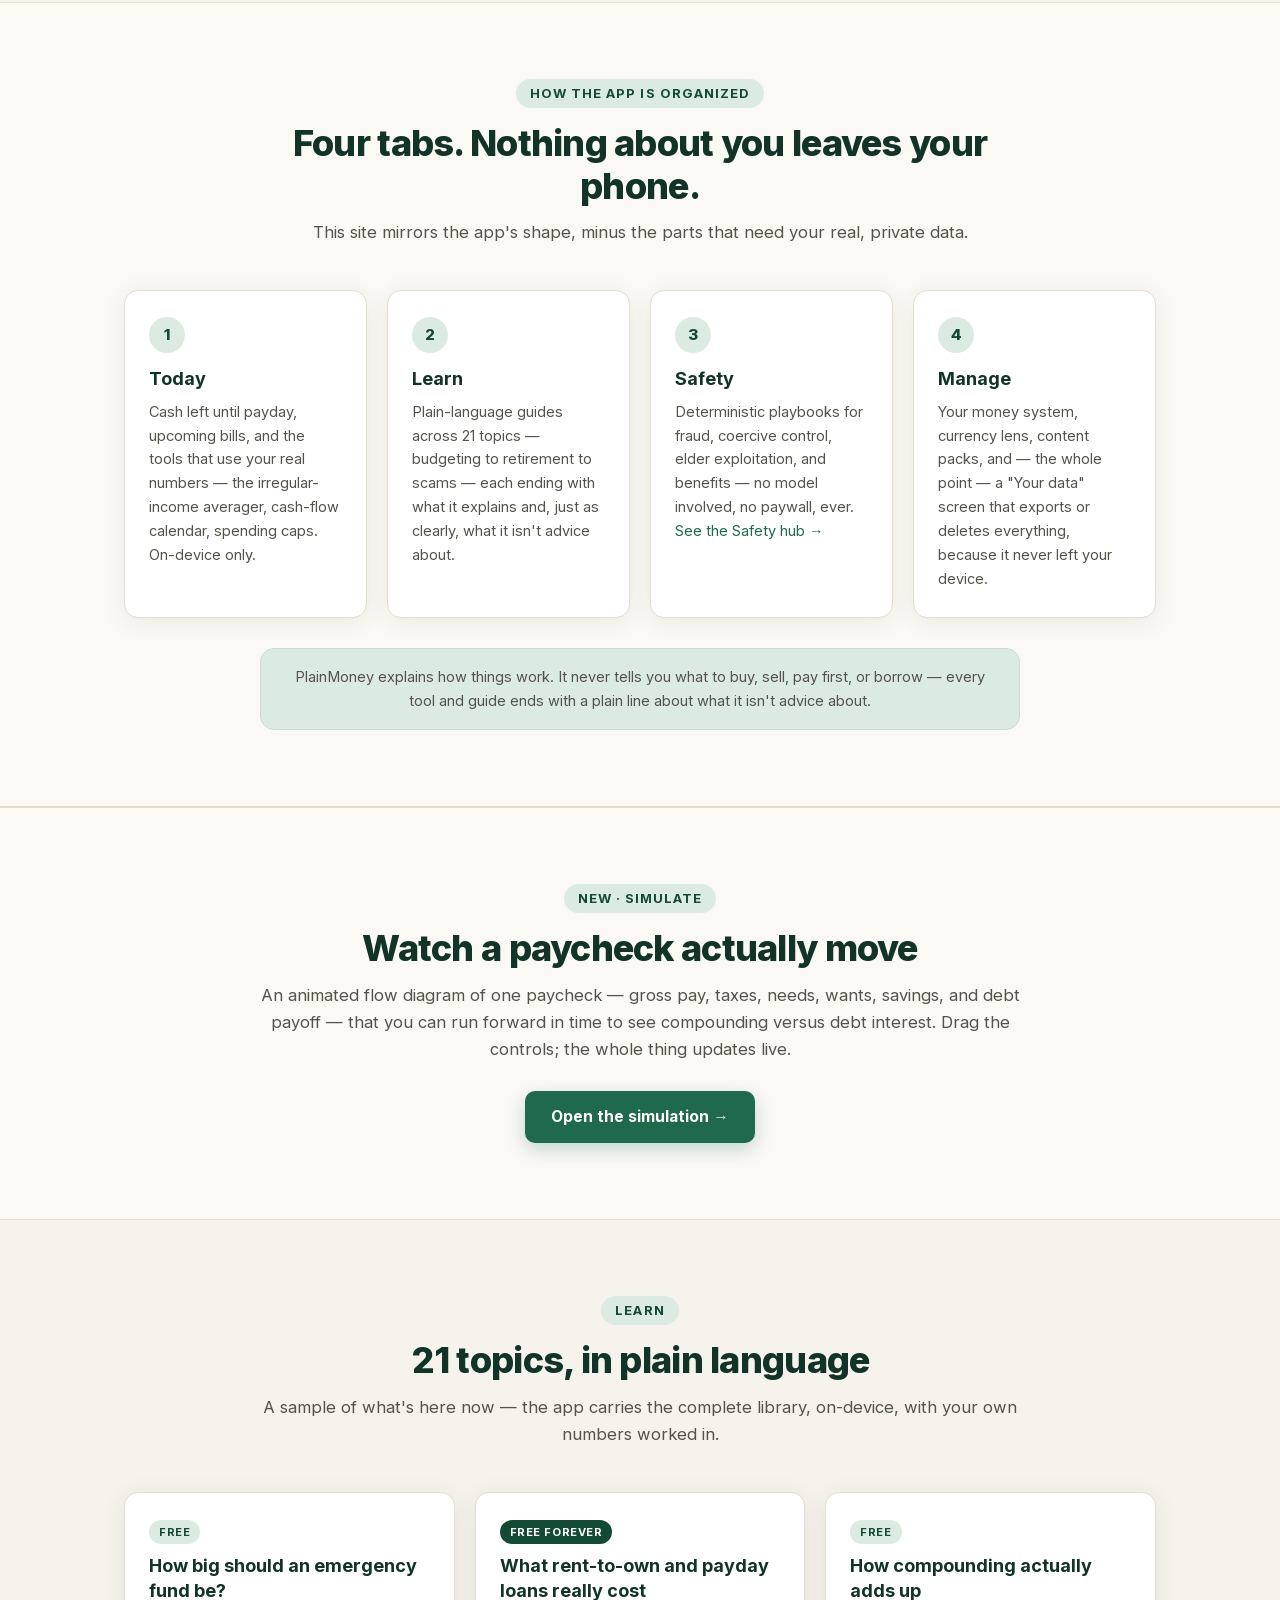
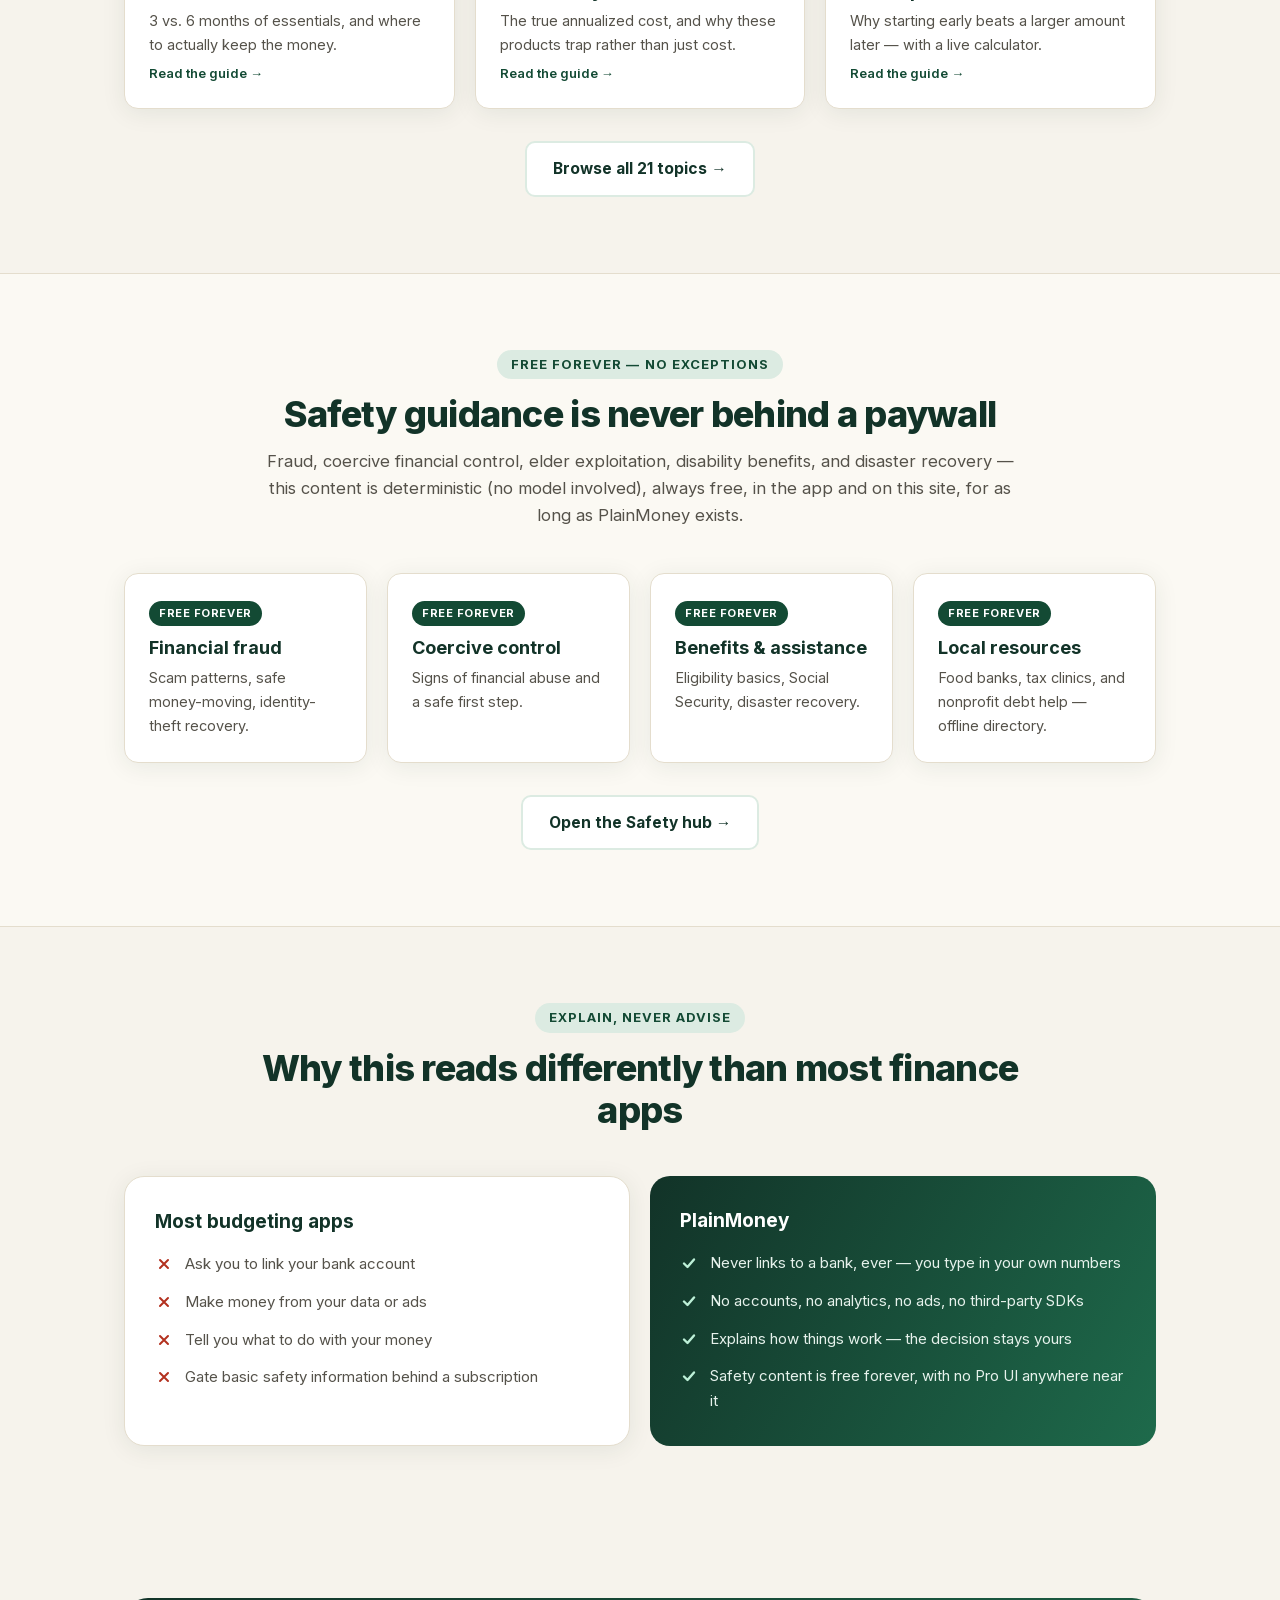
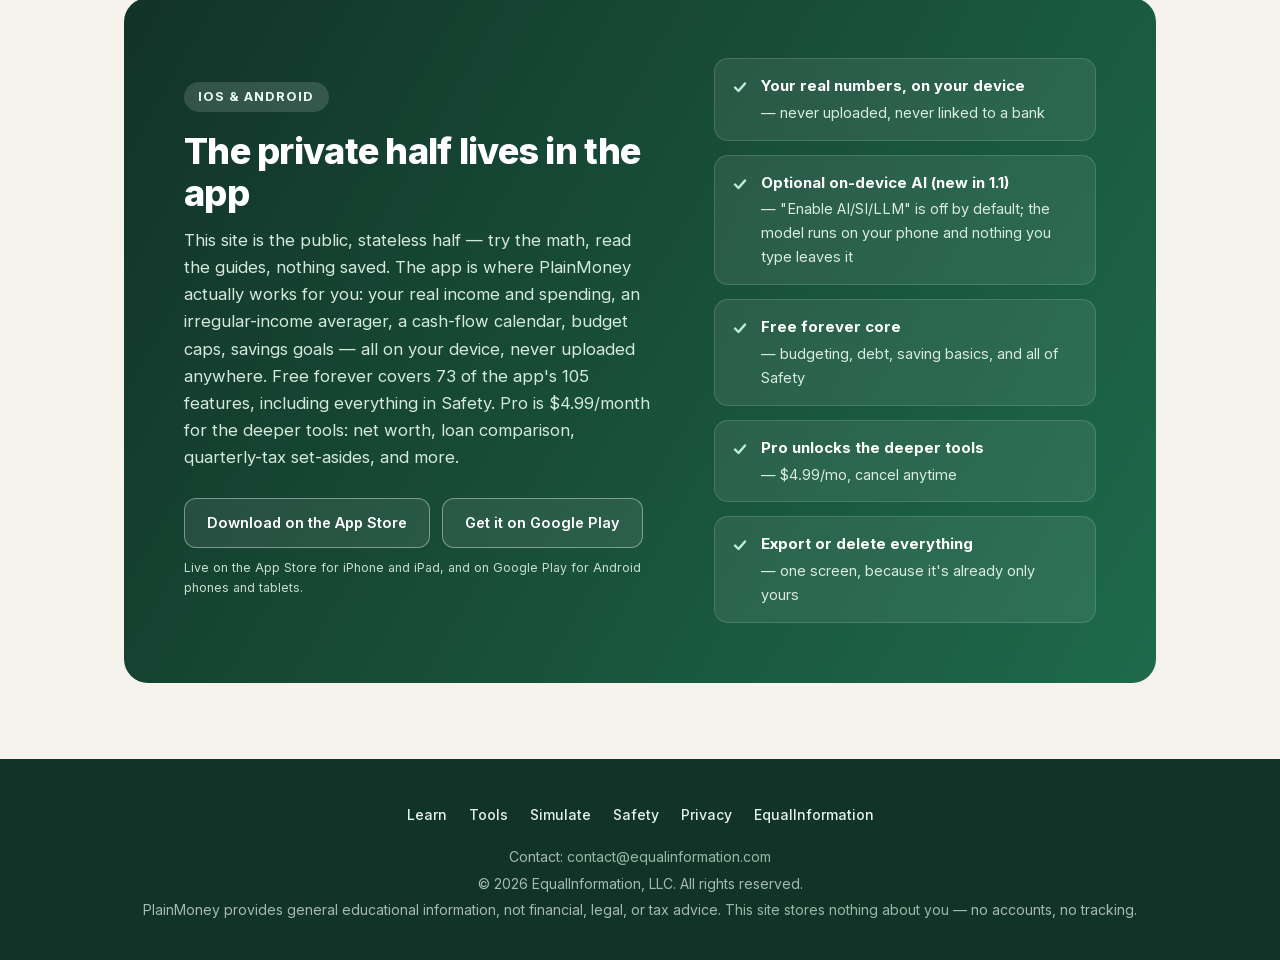
==== commit d93642b8: "Link live Google Play listing in the apps band (was 'coming soon') Co-Authored-By: Claude Sonnet 5.5" ====
--- a/index.html
+++ b/index.html
@@ -348,9 +348,9 @@
       </p>
       <div class="cta-row">
         <a class="store-pill" href="https://apps.apple.com/us/app/plainmoney-personal-finance/id6812015595" target="_blank" rel="noopener">Download on the App Store</a>
-        <span class="store-pill disabled">Google Play — coming soon</span>
-      </div>
-      <p class="tool-note" style="color:#c7ddcf;margin-top:10px">Live on the App Store for iPhone and iPad. The Android app is in Google Play review as of this writing — this pill will switch to a live download link the moment it's approved.</p>
+        <a class="store-pill" href="https://play.google.com/store/apps/details?id=com.equalinformation.plainmoney.app" target="_blank" rel="noopener">Get it on Google Play</a>
+      </div>
+      <p class="tool-note" style="color:#c7ddcf;margin-top:10px">Live on the App Store for iPhone and iPad, and on Google Play for Android phones and tablets.</p>
     </div>
     <ul class="apps-points">
       <li><strong>Your real numbers, on your device</strong> — never uploaded, never linked to a bank</li>
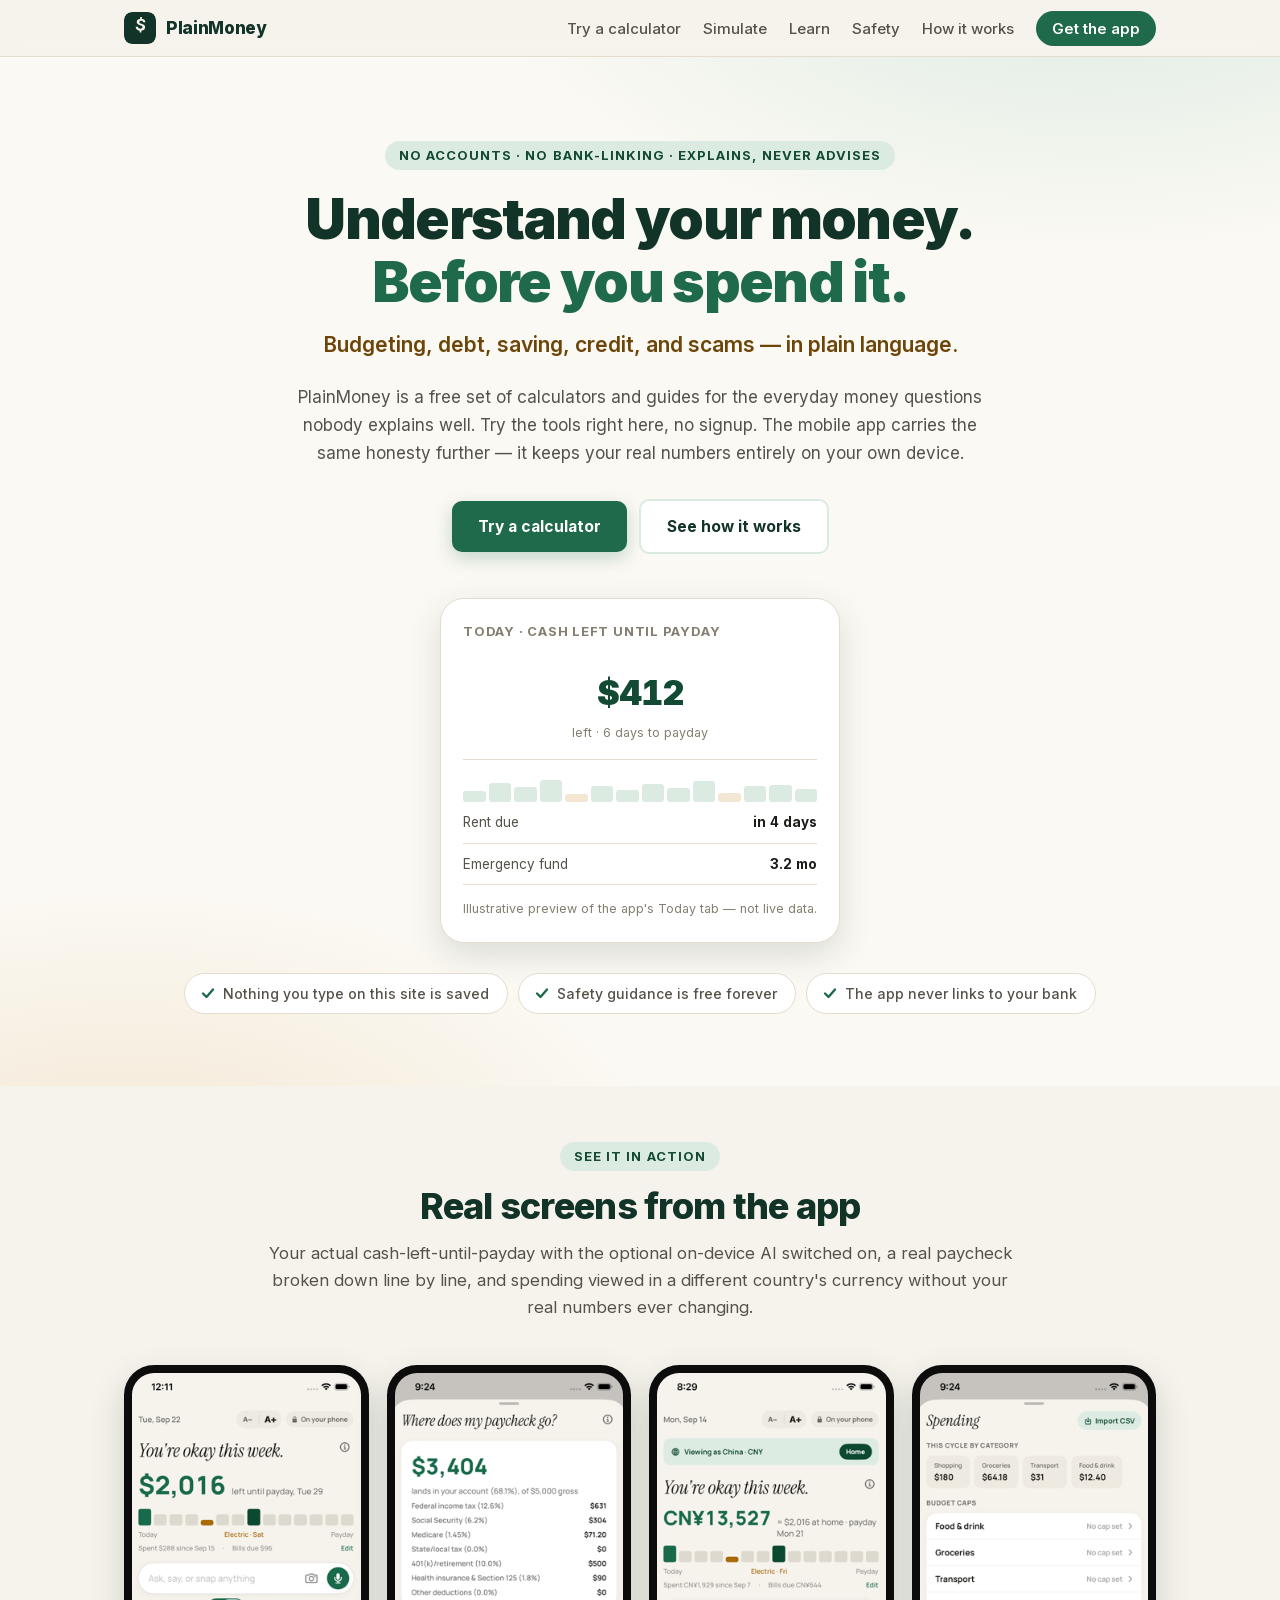
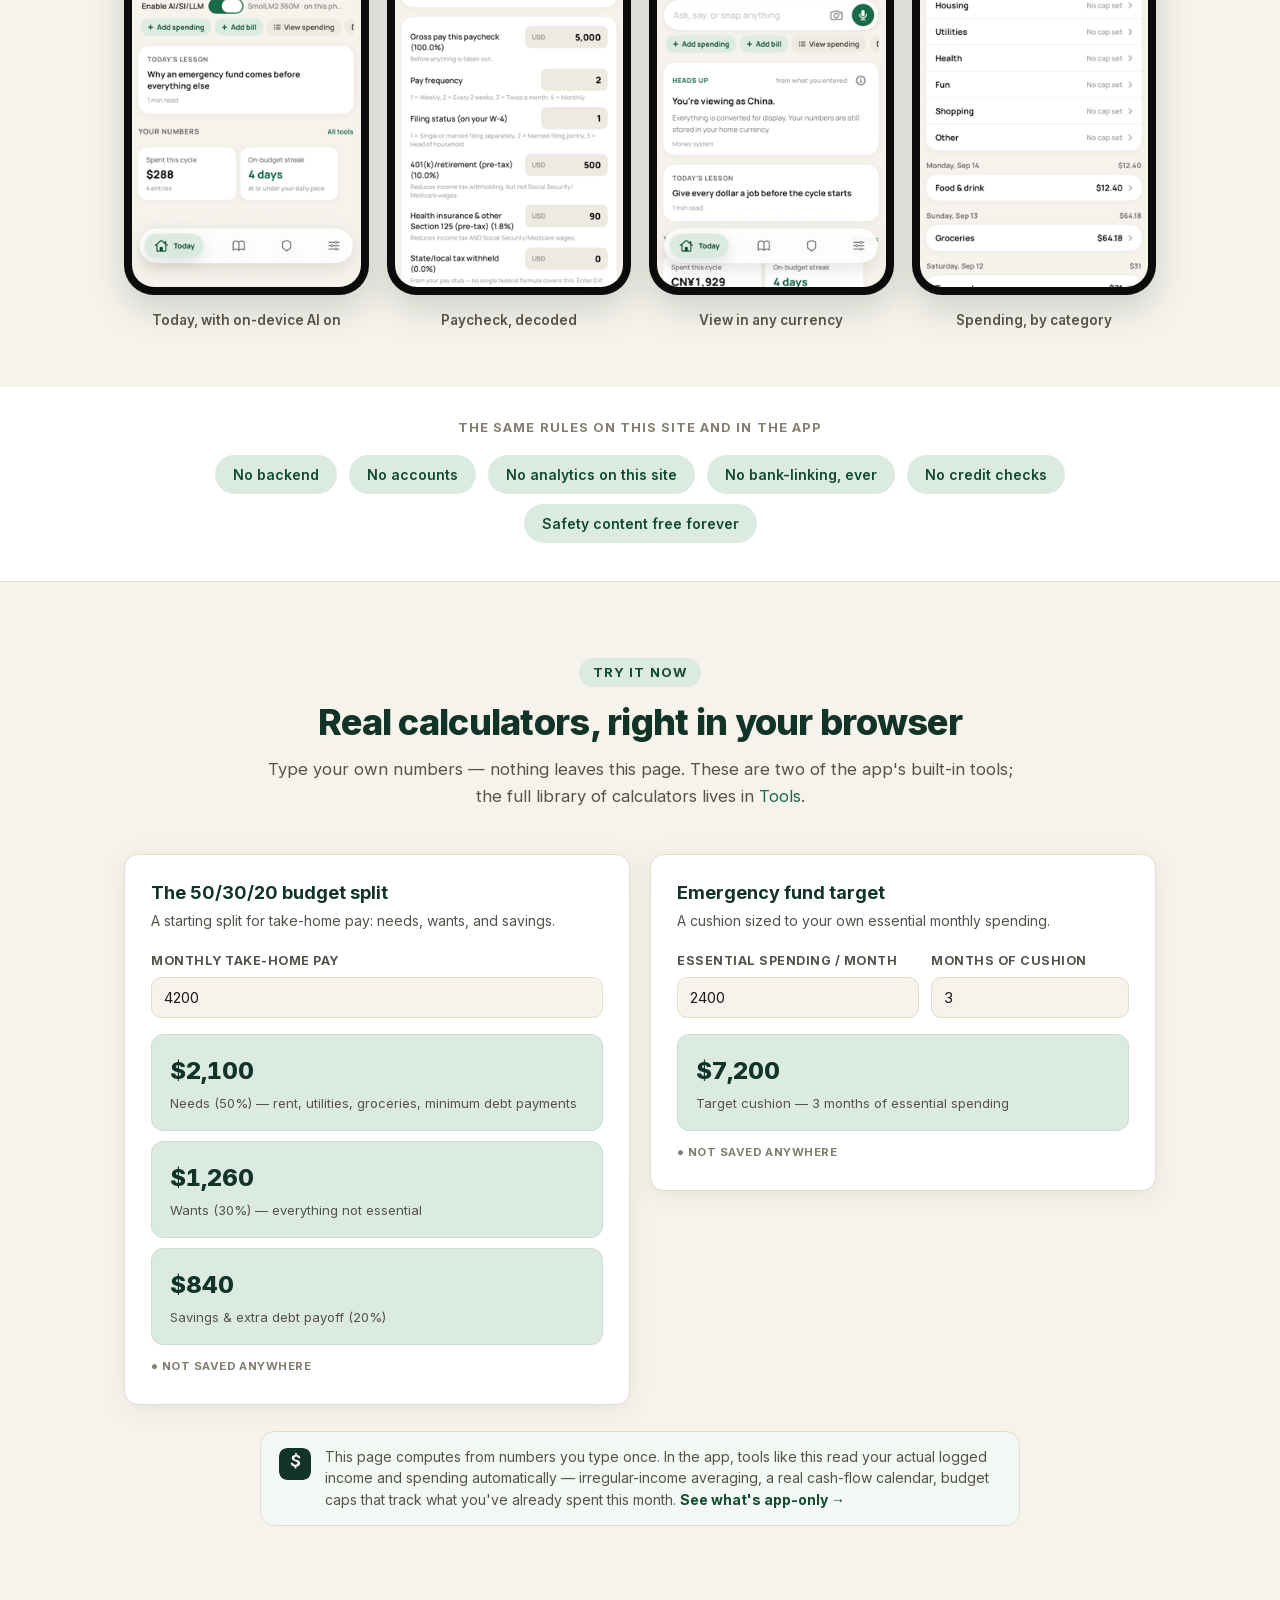
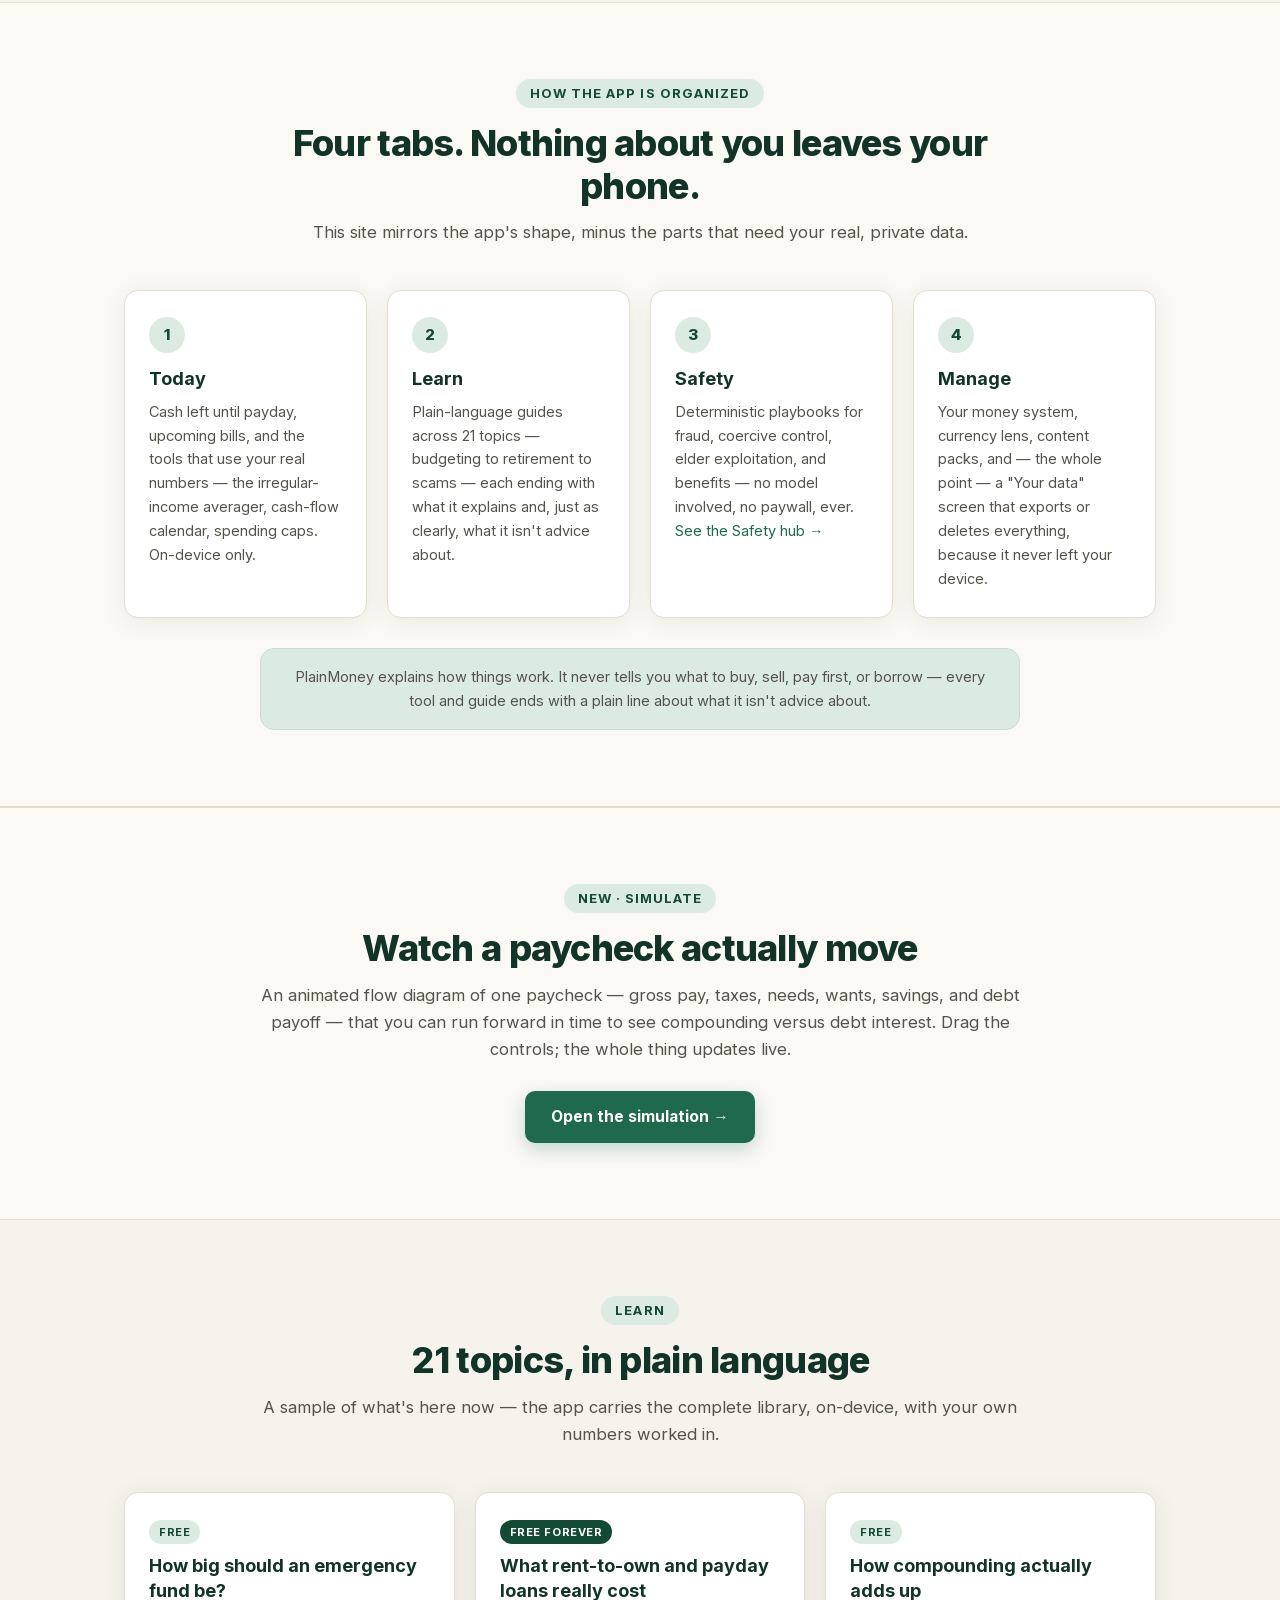
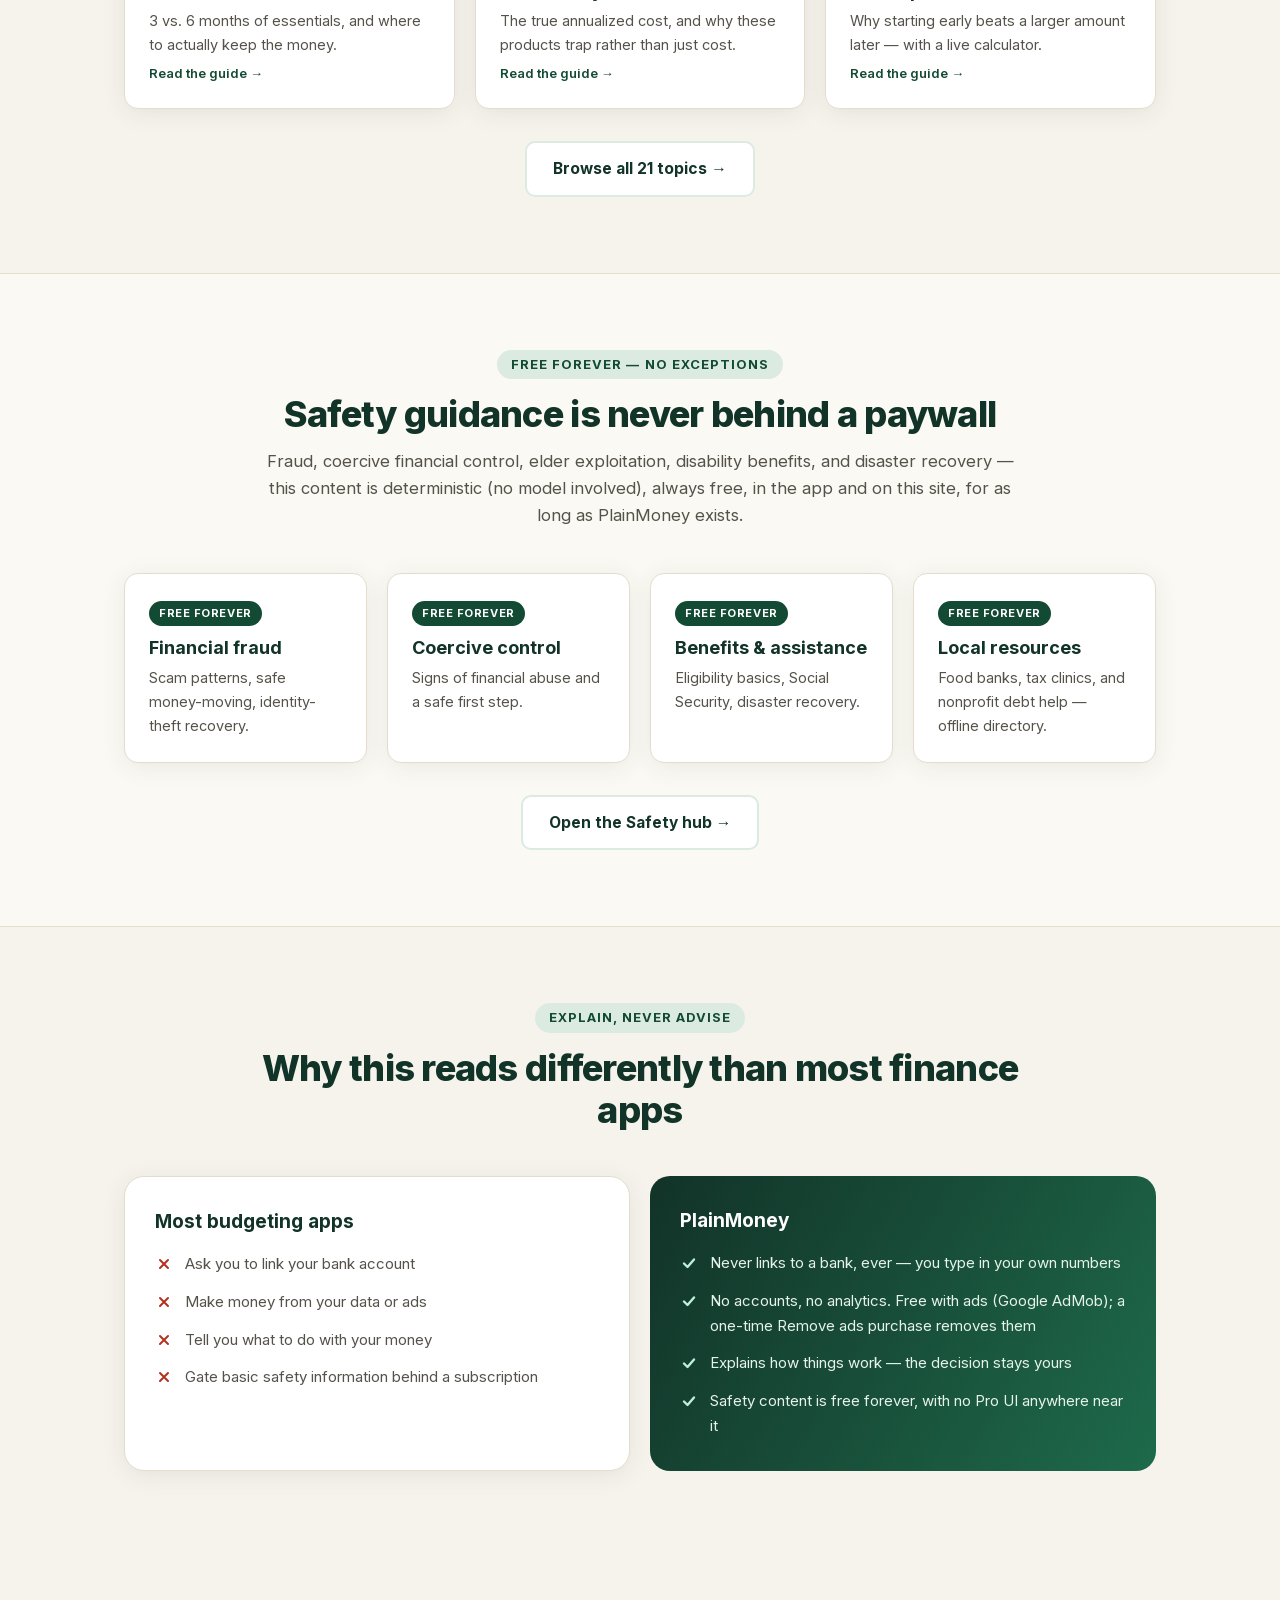
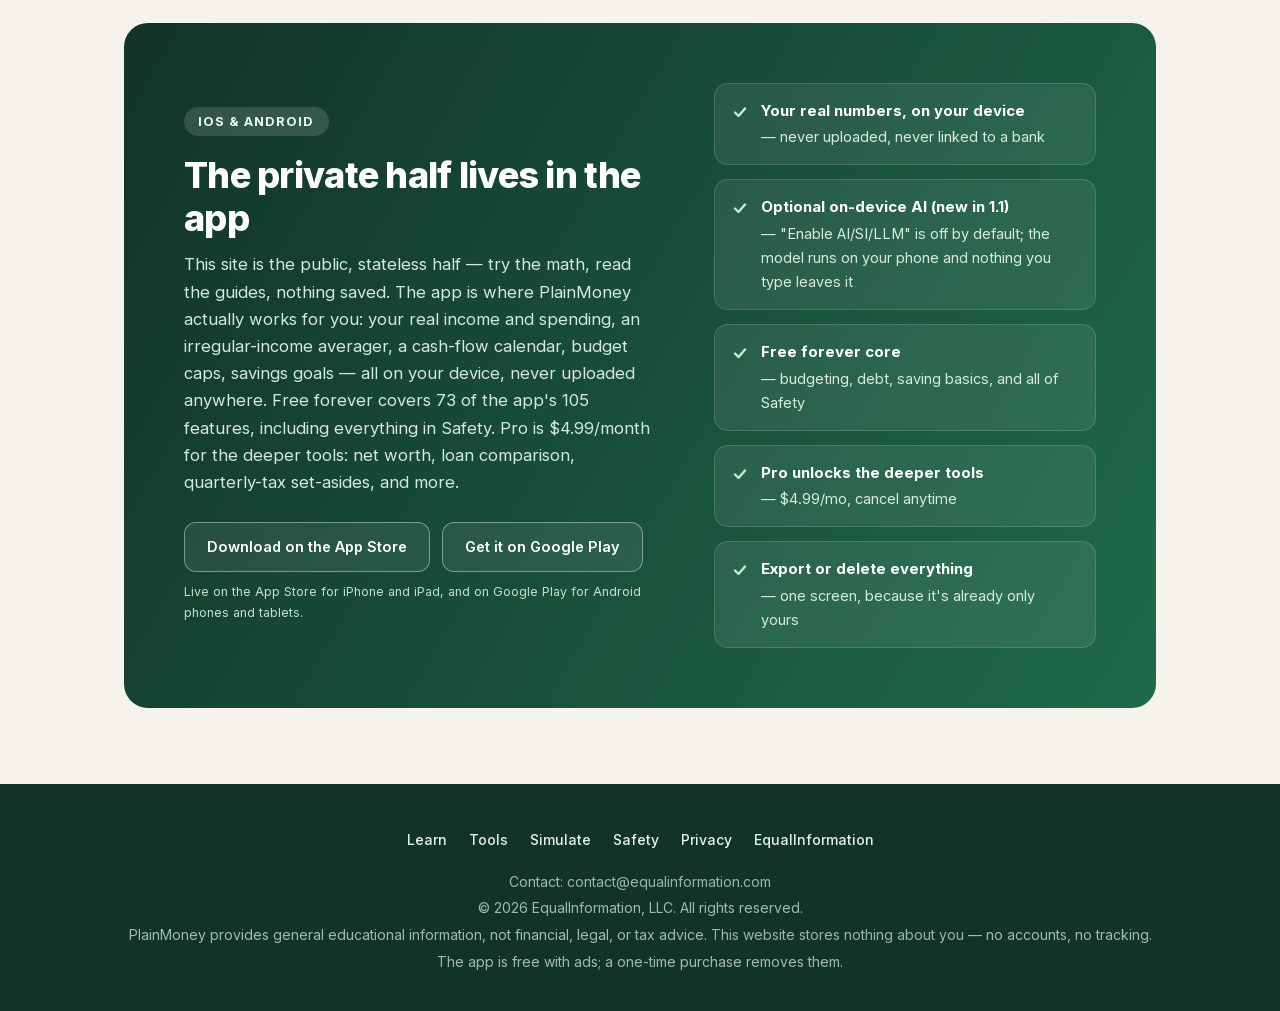
==== commit c61091bd: "Disclose ads (Google AdMob) and one-time Remove ads purchase; drop no-ads claims Co-Authored-By: Cla" ====
--- a/index.html
+++ b/index.html
@@ -123,7 +123,7 @@
     <ul class="source-chips">
       <li>No backend</li>
       <li>No accounts</li>
-      <li>No analytics or trackers</li>
+      <li>No analytics on this site</li>
       <li>No bank-linking, ever</li>
       <li>No credit checks</li>
       <li>Safety content free forever</li>
@@ -323,7 +323,7 @@
         <h3>PlainMoney</h3>
         <ul>
           <li>Never links to a bank, ever — you type in your own numbers</li>
-          <li>No accounts, no analytics, no ads, no third-party SDKs</li>
+          <li>No accounts, no analytics. Free with ads (Google AdMob); a one-time Remove ads purchase removes them</li>
           <li>Explains how things work — the decision stays yours</li>
           <li>Safety content is free forever, with no Pro UI anywhere near it</li>
         </ul>
@@ -378,7 +378,7 @@
       Contact: <a href="mailto:contact@equalinformation.com">contact@equalinformation.com</a><br>
       &copy; 2026 EqualInformation, LLC. All rights reserved.<br>
       PlainMoney provides general educational information, not financial, legal, or tax advice.
-      <a href="privacy.html">This site stores nothing about you</a> — no accounts, no tracking.
+      <a href="privacy.html">This website stores nothing about you</a> — no accounts, no tracking. The app is free with ads; a one-time purchase removes them.
     </p>
   </div>
 </footer>
